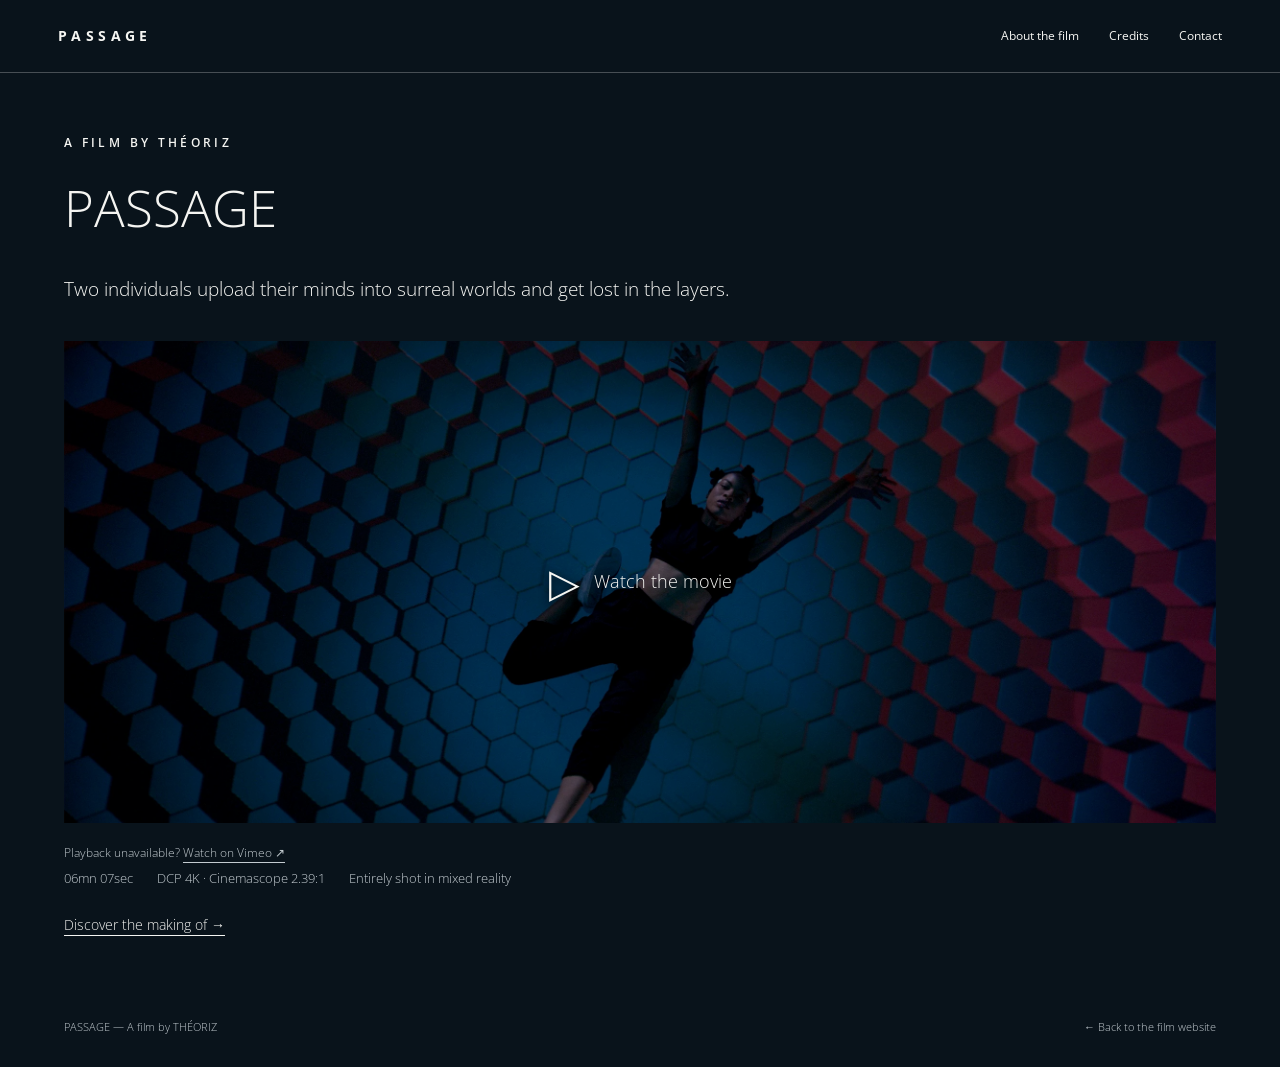
==== home/passage-the-movie/index.html @ 3a66253f "Migrate PASSAGE film website from WordPress to static GitHub Pages" ====
<!doctype html>
<html lang="en">
<head>
  <meta charset="utf-8">
  <meta name="viewport" content="width=device-width, initial-scale=1">
  <title>Watch PASSAGE — The mixed reality short movie</title>
  <meta name="description" content="Watch the complete PASSAGE short film by THÉORIZ Studio. 6 minutes and 7 seconds, entirely shot in mixed reality.">
  <meta name="theme-color" content="#09131b">
  <link rel="canonical" href="https://lyptik.github.io/passage-mixedreality-movie/home/passage-the-movie/">
  <meta property="og:title" content="Watch PASSAGE — A film by THÉORIZ">
  <meta property="og:description" content="Two individuals upload their minds into surreal worlds and get lost in the layers.">
  <meta property="og:type" content="video.movie">
  <meta property="og:url" content="https://lyptik.github.io/passage-mixedreality-movie/home/passage-the-movie/">
  <meta property="og:image" content="https://lyptik.github.io/passage-mixedreality-movie/assets/poster.webp">
  <meta name="twitter:card" content="summary_large_image">
  <link rel="icon" href="../../assets/favicon.png" type="image/png">
  <link rel="stylesheet" href="../../assets/fonts.css">
  <link rel="stylesheet" href="../../assets/site.css">
  <script src="../../assets/site.js" defer></script>
</head>
<body class="film-page">
  <a class="skip-link" href="#movie">Skip to film</a>
  <header class="site-header">
    <a class="wordmark" href="../../">PASSAGE</a>
    <nav aria-label="Main navigation"><a href="../../#about">About the film</a><a href="../../#credits">Credits</a><a href="../../#contact">Contact</a></nav>
  </header>
  <main id="movie" class="movie-main">
    <p class="eyebrow">A film by THÉORIZ</p>
    <h1>PASSAGE</h1>
    <p class="lead">Two individuals upload their minds into surreal worlds and get lost in the layers.</p>
    <div class="movie-player">
      <img src="../../assets/hero.webp" alt="PASSAGE — The mixed reality short movie" width="2400" height="1019">
      <a href="https://vimeo.com/417619659" data-inline-video="417619659"><span aria-hidden="true">▷</span> Watch the movie</a>
    </div>
    <p class="video-fallback">Playback unavailable? <a href="https://vimeo.com/417619659" target="_blank" rel="noopener">Watch on Vimeo ↗</a></p>
    <p class="movie-meta"><span>06mn 07sec</span><span>DCP 4K · Cinemascope 2.39:1</span><span>Entirely shot in mixed reality</span></p>
    <a class="text-link" href="../../#behind-the-scenes">Discover the making of →</a>
  </main>
  <footer><span>PASSAGE — A film by THÉORIZ</span><a href="../../">← Back to the film website</a></footer>
</body>
</html>
---- assets/fonts.css ----
@font-face {
  font-family: 'Open Sans';
  font-style: normal;
  font-weight: 300;
  font-stretch: normal;
  font-display: swap;
  src: url(open-sans-300.ttf) format('truetype');
}
@font-face {
  font-family: 'Open Sans';
  font-style: normal;
  font-weight: 400;
  font-stretch: normal;
  font-display: swap;
  src: url(open-sans-400.ttf) format('truetype');
}
@font-face {
  font-family: 'Open Sans';
  font-style: normal;
  font-weight: 600;
  font-stretch: normal;
  font-display: swap;
  src: url(open-sans-600.ttf) format('truetype');
}
@font-face {
  font-family: 'Open Sans';
  font-style: normal;
  font-weight: 700;
  font-stretch: normal;
  font-display: swap;
  src: url(open-sans-700.ttf) format('truetype');
}
---- assets/site.css ----
:root{color-scheme:dark;--ink:#f5f5f2;--muted:#c3cbd0;--night:#09131b;--line:rgba(255,255,255,.25)}
*{box-sizing:border-box}html{scroll-behavior:smooth;scroll-padding-top:80px}body{margin:0;background:var(--night);color:var(--ink);font-family:'Open Sans',Arial,sans-serif;font-weight:300;line-height:1.7}a{color:inherit;text-underline-offset:5px}button{font:inherit}a,button,summary{-webkit-tap-highlight-color:transparent}a:focus-visible,button:focus-visible,summary:focus-visible{outline:3px solid #90d6ff;outline-offset:6px}.skip-link{position:fixed;top:12px;left:12px;z-index:100;transform:translateY(-160%);background:white;color:#09131b;padding:10px 20px}.skip-link:focus{transform:translateY(0)}
.site-header{position:absolute;z-index:10;top:0;left:0;right:0;display:flex;justify-content:space-between;align-items:center;padding:24px 4.5%;gap:24px;background:linear-gradient(#0007,transparent)}.wordmark{font-size:14px;font-weight:700;letter-spacing:.32em;text-decoration:none}.site-header nav{display:flex;gap:30px;align-items:center}.site-header nav a{font-size:12px;text-decoration:none;font-weight:400}.site-header nav a:hover{text-decoration:underline}
.scene{position:relative;isolation:isolate;min-height:100svh;display:flex;align-items:center;padding:110px 7vw;overflow:hidden}.scene-image{position:absolute;inset:0;width:100%;height:100%;object-fit:cover;z-index:-2}.scene::before{content:'';position:absolute;inset:0;background:linear-gradient(90deg,#06131de6,#07162155);z-index:-1}.section-content{width:min(1200px,100%);margin:auto}.eyebrow{font-size:12px;font-weight:600;text-transform:uppercase;letter-spacing:.28em;margin:0 0 24px}.scene-number{position:absolute;bottom:30px;right:4.5%;font-size:10px;letter-spacing:.2em;opacity:.6}h1,h2,h3,p{margin-top:0}h2{font-size:clamp(32px,4.2vw,62px);font-weight:300;line-height:1.18;letter-spacing:-.035em;margin-bottom:26px}h3{font-weight:400;font-size:22px}p{margin-bottom:22px}.lead{font-size:clamp(17px,1.5vw,21px);max-width:620px;line-height:1.65}.button{display:inline-flex;align-items:center;justify-content:center;gap:18px;min-height:50px;padding:10px 30px;border:1px solid #ffffffb3;color:white;text-decoration:none;font-size:15px;font-weight:400;background:#06131d30;transition:background .2s,color .2s}.button:hover{background:#f5f5f2;color:#09131b}.button span{font-size:23px;line-height:1}.text-link{font-size:14px}.text-link span{margin-left:15px}
.hero{justify-content:center;text-align:center;padding-top:135px;padding-bottom:130px;min-height:100svh}.hero::before{background:linear-gradient(180deg,#00131d10 20%,#00131d30 55%,#00131d95)}.hero .scene-image{object-position:center}.hero-content{width:min(780px,100%);padding-top:0}.hero h1{margin:0 0 20px;line-height:1}.film-logo{display:block;width:min(550px,85%);height:auto;margin:auto}.byline{font-size:13px;letter-spacing:.4em;margin-bottom:45px}.hero-intro{font-size:clamp(18px,1.8vw,24px);font-weight:300;line-height:1.5;max-width:640px;margin:0 auto 36px;text-shadow:0 2px 15px #00131d}.scroll-cue{position:absolute;bottom:24px;left:50%;transform:translateX(-50%);display:grid;text-align:center;text-decoration:none;font-size:10px;letter-spacing:.2em}.scroll-cue span:last-child{font-size:24px;line-height:1.5}
.about{min-height:110svh}.about .scene-image{object-position:65% center}.about::before{background:linear-gradient(90deg,#08151df5 10%,#08151dd9 40%,#08151d15 100%)}.about-content{padding-right:40%}.about .lead{margin-bottom:26px}.about-copy{margin-top:44px;font-size:14px;line-height:1.85;color:#d6dce0}.about-copy p{max-width:580px}
.making{background:#070d13;text-align:center}.making::before{background:radial-gradient(ellipse at 50% 50%,#18304277,transparent 70%)}.making .lead{margin-left:auto;margin-right:auto}.video-poster{display:block;position:relative;margin:40px auto 0;width:min(900px,100%);aspect-ratio:16/9;border:1px solid var(--line);text-decoration:none;background:#0e1e2a}.video-poster>img{width:100%;height:100%;object-fit:cover;display:block;opacity:.8;transition:opacity .25s}.video-poster:hover>img{opacity:1}.play-icon{position:absolute;left:50%;top:50%;transform:translate(-50%,-50%);border:1px solid #fff9;border-radius:50%;height:76px;width:76px;display:grid;place-items:center;font-size:42px;background:#06131d80;line-height:1}.poster-caption{position:absolute;bottom:0;left:0;right:0;display:flex;justify-content:space-between;gap:20px;padding:32px 24px 18px;font-size:14px;background:linear-gradient(transparent,#000c)}
.credits::before{background:#060c13e6}.credits .scene-image{object-position:70% center}.film-facts{display:grid;grid-template-columns:1fr 1.6fr .8fr .6fr;gap:30px;padding:28px 0;border-block:1px solid var(--line);margin:38px 0 22px}dt{font-size:12px;color:var(--muted);font-weight:300}dd{margin:4px 0 0;font-size:16px;font-weight:400}.awards{display:grid;grid-template-columns:repeat(4,1fr);gap:35px;align-items:center;margin:30px 0 46px}.awards img{width:100%;height:auto;aspect-ratio:300/160;object-fit:contain;max-height:130px}.team-grid{display:grid;grid-template-columns:repeat(3,1fr);gap:26px 46px;margin-bottom:46px}.team-grid dt{margin-bottom:7px}.team-grid dd{font-size:14px}.full-credits{border-block:1px solid var(--line);padding:18px 0;font-size:13px;color:#c3cbd0;line-height:1.9}.full-credits summary{cursor:pointer;color:var(--ink);font-size:14px}.full-credits p:first-of-type{margin-top:24px}.full-credits p:last-child{margin-bottom:5px}
.contact{min-height:85svh;padding-bottom:150px}.contact .scene-image{filter:brightness(.65);object-position:center}.contact::before{background:linear-gradient(90deg,#07131df0,#07131d70)}.contact-actions{display:flex;align-items:center;gap:24px;margin:38px 0 60px}.download-note{font-size:12px;color:var(--muted)}.contact-grid{display:flex;flex-wrap:wrap;gap:36px 100px}.contact-grid h3{font-size:11px;letter-spacing:.2em;text-transform:uppercase;color:var(--muted);margin-bottom:12px}.contact-grid a{font-size:16px;text-decoration:none;border-bottom:1px solid var(--line);overflow-wrap:anywhere}.contact-grid a:hover{border-color:white}footer{position:absolute;bottom:30px;left:7vw;right:15vw;display:flex;justify-content:space-between;gap:24px;font-size:11px;color:var(--muted)}footer a{text-decoration:none}
.video-dialog{padding:18px 24px;width:min(1140px,96vw);max-height:95svh;background:#080e14;border:1px solid #ffffff40;color:var(--ink);box-shadow:0 25px 100px #000c}.video-dialog::backdrop{background:#000e}.dialog-top{display:flex;justify-content:space-between;align-items:center;gap:20px;margin-bottom:14px}.dialog-top h2{font-size:14px;letter-spacing:0;line-height:1.6;margin:0}.close-video{background:transparent;color:white;border:0;cursor:pointer;padding:6px;font-size:13px;white-space:nowrap}.close-video span{font-size:24px;vertical-align:middle;margin-left:8px}.video-frame{aspect-ratio:16/9;background:#000}.video-frame iframe{border:0;display:block;width:100%;height:100%}.video-fallback{font-size:12px;margin:15px 0 4px;color:var(--muted)}
.film-page{min-height:100svh}.film-page .site-header{position:relative;background:none;border-bottom:1px solid var(--line)}.movie-main{padding:60px 5vw;max-width:1400px;margin:auto}.movie-main h1{font-size:clamp(32px,4vw,56px);font-weight:300;line-height:1.2}.movie-main .lead{max-width:700px}.movie-player{position:relative;width:100%;aspect-ratio:2.39;background:#000;margin:36px 0 20px;overflow:hidden}.movie-player>img{width:100%;height:100%;object-fit:cover;opacity:.55}.movie-player>a{position:absolute;inset:0;display:flex;align-items:center;justify-content:center;gap:14px;text-decoration:none;font-size:18px;background:#0002;text-shadow:0 2px 10px black}.movie-player>a span{font-size:40px}.movie-player iframe{position:absolute;inset:0;width:100%;height:100%;border:0}.movie-meta{display:flex;gap:24px;flex-wrap:wrap;font-size:13px;color:var(--muted)}.film-page footer{position:static;padding:20px 5vw 30px;max-width:1400px;margin:auto}
@media(min-width:1700px){.hero-content{transform:translateY(-15px)}.hero-intro{margin-top:60px}.byline{margin-bottom:55px}}
@media(max-width:900px){.site-header{padding:22px 5%;gap:12px}.site-header nav{gap:18px}.site-header nav a{font-size:11px}.about-content{padding-right:20%}.about::before{background:linear-gradient(90deg,#08151df5,#08151dc9 60%,#08151d40)}.team-grid{grid-template-columns:repeat(2,1fr)}.film-facts{grid-template-columns:1fr 1fr}.awards{gap:16px}.contact-grid{gap:30px 65px}}
@media(max-width:600px){html{scroll-padding-top:20px}.site-header{flex-wrap:wrap;justify-content:center;padding:20px 16px}.wordmark{font-size:12px}.site-header nav{width:100%;justify-content:center;gap:16px}.site-header nav a{font-size:10px}.scene{padding:85px 25px;min-height:auto}.hero{min-height:100svh;padding-top:160px;padding-bottom:140px}.hero .scene-image{object-position:50% center}.hero-content{padding:0}.film-logo{width:100%;max-width:340px}.hero h1{margin-bottom:24px}.byline{font-size:10px;letter-spacing:.3em;margin-bottom:65px}.hero-intro{font-size:18px;margin-bottom:36px}.hero::before{background:linear-gradient(#00131d15,#00131d33 45%,#00131d9c)}.eyebrow{font-size:10px;letter-spacing:.2em;margin-bottom:20px}h2{font-size:36px}.lead{font-size:17px}.about-content{padding:0}.about::before{background:#08151dcb}.about .scene-image{object-position:60% center}.about-copy{font-size:14px;margin-top:36px}.button{font-size:14px;padding:11px 24px;min-height:50px}.scene-number{font-size:9px;bottom:22px;right:25px}.making{padding-inline:20px}.making h2{font-size:32px}.video-poster{margin-top:30px}.play-icon{width:54px;height:54px;font-size:32px}.poster-caption{font-size:11px;padding:20px 14px 12px}.credits{padding-top:75px}.credits h2{font-size:35px}.film-facts{gap:22px 18px;padding:25px 0;margin-top:30px}dt{font-size:11px}dd{font-size:14px}.awards{grid-template-columns:repeat(2,1fr);gap:12px 22px;margin-bottom:34px}.team-grid{grid-template-columns:1fr 1fr;gap:24px 20px}.team-grid dd{font-size:12px}.team-grid dt{font-size:10px}.full-credits{font-size:12px}.contact{padding-top:85px;padding-bottom:180px;min-height:90svh}.contact h2{font-size:35px}.contact-actions{display:grid;gap:10px;margin:32px 0 45px;justify-items:start}.contact-grid{display:grid;gap:25px}.contact-grid a{font-size:14px}footer{left:25px;right:25px;bottom:55px;display:grid;gap:10px;font-size:10px}.video-dialog{padding:12px;width:96vw}.dialog-top h2{font-size:12px}.video-fallback{font-size:11px}.movie-main{padding:45px 22px}.movie-player{aspect-ratio:16/9;margin-top:26px}.movie-meta{gap:8px 20px}.film-page .site-header{padding:20px}.film-page footer{padding:15px 22px 30px}.movie-player>a{font-size:15px}}
@media(prefers-reduced-motion:reduce){html{scroll-behavior:auto}*,*::before,*::after{transition:none!important}}
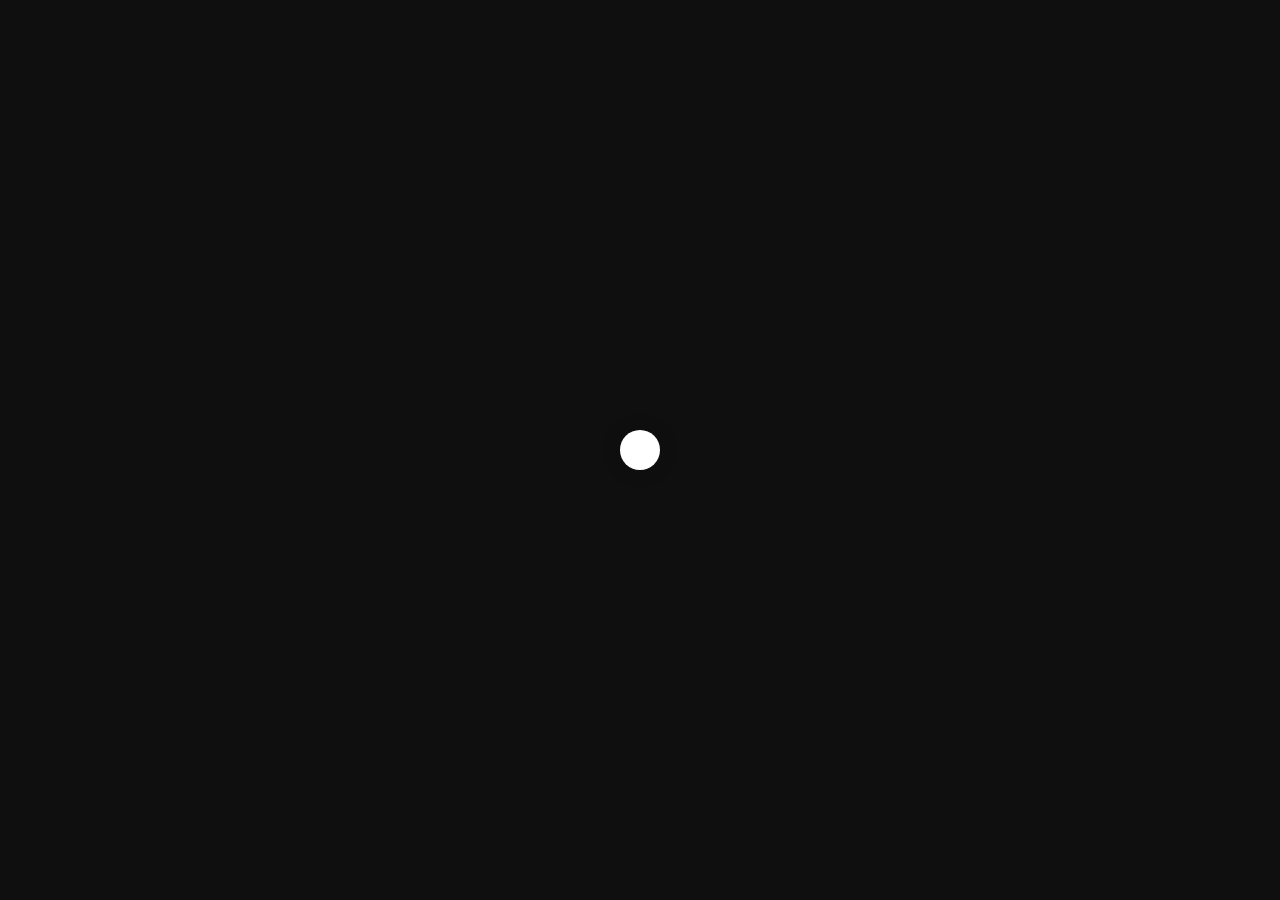
==== commit 446f107c: "Restore original slideshow layout, typography and animations" ====
--- a/home/passage-the-movie/index.html
+++ b/home/passage-the-movie/index.html
@@ -1,41 +1,148 @@
 <!doctype html>
-<html lang="en">
-<head>
-  <meta charset="utf-8">
-  <meta name="viewport" content="width=device-width, initial-scale=1">
-  <title>Watch PASSAGE — The mixed reality short movie</title>
-  <meta name="description" content="Watch the complete PASSAGE short film by THÉORIZ Studio. 6 minutes and 7 seconds, entirely shot in mixed reality.">
-  <meta name="theme-color" content="#09131b">
-  <link rel="canonical" href="https://lyptik.github.io/passage-mixedreality-movie/home/passage-the-movie/">
-  <meta property="og:title" content="Watch PASSAGE — A film by THÉORIZ">
-  <meta property="og:description" content="Two individuals upload their minds into surreal worlds and get lost in the layers.">
-  <meta property="og:type" content="video.movie">
-  <meta property="og:url" content="https://lyptik.github.io/passage-mixedreality-movie/home/passage-the-movie/">
-  <meta property="og:image" content="https://lyptik.github.io/passage-mixedreality-movie/assets/poster.webp">
-  <meta name="twitter:card" content="summary_large_image">
-  <link rel="icon" href="../../assets/favicon.png" type="image/png">
-  <link rel="stylesheet" href="../../assets/fonts.css">
-  <link rel="stylesheet" href="../../assets/site.css">
-  <script src="../../assets/site.js" defer></script>
-</head>
-<body class="film-page">
-  <a class="skip-link" href="#movie">Skip to film</a>
-  <header class="site-header">
-    <a class="wordmark" href="../../">PASSAGE</a>
-    <nav aria-label="Main navigation"><a href="../../#about">About the film</a><a href="../../#credits">Credits</a><a href="../../#contact">Contact</a></nav>
-  </header>
-  <main id="movie" class="movie-main">
-    <p class="eyebrow">A film by THÉORIZ</p>
-    <h1>PASSAGE</h1>
-    <p class="lead">Two individuals upload their minds into surreal worlds and get lost in the layers.</p>
-    <div class="movie-player">
-      <img src="../../assets/hero.webp" alt="PASSAGE — The mixed reality short movie" width="2400" height="1019">
-      <a href="https://vimeo.com/417619659" data-inline-video="417619659"><span aria-hidden="true">▷</span> Watch the movie</a>
-    </div>
-    <p class="video-fallback">Playback unavailable? <a href="https://vimeo.com/417619659" target="_blank" rel="noopener">Watch on Vimeo ↗</a></p>
-    <p class="movie-meta"><span>06mn 07sec</span><span>DCP 4K · Cinemascope 2.39:1</span><span>Entirely shot in mixed reality</span></p>
-    <a class="text-link" href="../../#behind-the-scenes">Discover the making of →</a>
-  </main>
-  <footer><span>PASSAGE — A film by THÉORIZ</span><a href="../../">← Back to the film website</a></footer>
-</body>
-</html>
+<html lang="en"><head>
+<meta charset="utf-8"><meta name="viewport" content="width=device-width, initial-scale=1">
+<title>Watch PASSAGE — The mixed reality short movie</title>
+<meta name="description" content="Discover PASSAGE, a dance short film by THÉORIZ Studio, entirely shot in mixed reality. Watch the film, trailer and making of.">
+<meta name="theme-color" content="#0f0f0f">
+<link rel="canonical" href="https://lyptik.github.io/passage-mixedreality-movie/home/passage-the-movie/">
+<meta property="og:title" content="Watch PASSAGE — The mixed reality short movie"><meta property="og:type" content="website">
+<meta property="og:url" content="https://lyptik.github.io/passage-mixedreality-movie/home/passage-the-movie/">
+<meta property="og:image" content="https://lyptik.github.io/passage-mixedreality-movie/assets/poster.webp">
+<meta property="og:description" content="Virtual worlds can be marvelous or dangerous. A film by THÉORIZ.">
+<meta name="twitter:card" content="summary_large_image">
+<link rel="icon" href="../../assets/favicon.png" type="image/png">
+<link rel="stylesheet" href="../../assets/fonts.css">
+<link rel="stylesheet" href="../../assets/original/css/theme.css">
+<link rel="stylesheet" href="../../assets/original/css/settings.css">
+<link rel="stylesheet" href="../../assets/original/css/font-awesome.css">
+<link rel="stylesheet" href="../../assets/original/css/static.css">
+<style id="rs-plugin-settings-inline-css"></style>
+<script src="../../assets/original/js/jquery.min.js"></script>
+<script src="../../assets/original/js/jquery.themepunch.tools.min.js"></script>
+<script src="../../assets/original/js/jquery.themepunch.revolution.min.js"></script>
+<script src="../../assets/original/js/prepare.js"></script>
+</head><body class="passage-slideshow">
+<h1 class="screen-reader-text">Watch PASSAGE — The mixed reality short movie</h1>
+<a class="accessible-link" href="../../accessible/">Read all film information without animations</a>
+<noscript><p class="no-script-message">This presentation uses JavaScript for its animations. <a href="../../accessible/">Read the film information, watch the videos and download the press kit here.</a></p></noscript>
+<div id="rev_slider_14_1_wrapper" class="rev_slider_wrapper fullscreen-container" data-source="gallery" style="background:#0f0f0f;padding:0px;">
+<!-- START REVOLUTION SLIDER 5.4.8.3 fullscreen mode -->
+	<div id="rev_slider_14_1" class="rev_slider fullscreenbanner" style="display:none;" data-version="5.4.8.3">
+<ul>	<!-- SLIDE  -->
+	<li data-index="rs-46" data-transition="fade" data-slotamount="default" data-hideafterloop="0" data-hideslideonmobile="off"  data-easein="default" data-easeout="default" data-masterspeed="300"  data-rotate="0"  data-saveperformance="off"  data-title="behind the scenes" data-param1="" data-param2="" data-param3="" data-param4="" data-param5="" data-param6="" data-param7="" data-param8="" data-param9="" data-param10="" data-description="">
+		<!-- MAIN IMAGE -->
+		<img src="../../assets/original/images/transparent.png" data-bgcolor='#000000' style='background:#000000' alt="" title="PASSAGE the movie"  data-bgposition="center center" data-bgfit="cover" data-bgrepeat="no-repeat" class="rev-slidebg" data-no-retina>
+		<!-- LAYERS -->
+
+		<!-- LAYER NR. 1 -->
+		<div class="tp-caption tp-layer-selectable  tp-resizeme tp-videolayer" 
+			 id="slide-46-layer-16" 
+			 data-x="['center','center','center','center']" data-hoffset="['0','0','0','0']" 
+			 data-y="['middle','middle','middle','middle']" data-voffset="['0','0','0','0']" 
+						data-whitespace="nowrap"
+ 
+			data-type="video" 
+			data-responsive_offset="on" 
+
+			data-frames='[{"delay":10,"speed":300,"frame":"0","from":"opacity:0;","to":"o:1;","ease":"Power3.easeInOut"},{"delay":"wait","speed":300,"frame":"999","to":"opacity:0;","ease":"Power3.easeInOut"}]'
+ data-vimeoid="417619659" data-videoattributes="title=0&byline=0&portrait=0&api=1&dnt=1" data-videowidth="95%" data-videoheight="['95%','95%','50%','50%']" data-videoloop="none"			data-textAlign="['inherit','inherit','inherit','inherit']"
+			data-paddingtop="[0,0,0,0]"
+			data-paddingright="[0,0,0,0]"
+			data-paddingbottom="[0,0,0,0]"
+			data-paddingleft="[0,0,0,0]"
+			data-autoplay="off" 
+			data-volume="100"
+			style="z-index: 5;"> </div>
+	</li>
+</ul>
+<div class="tp-bannertimer tp-bottom" style="visibility: hidden !important;"></div>	</div>
+<script>var htmlDiv = document.getElementById("rs-plugin-settings-inline-css"); var htmlDivCss="";
+				if(htmlDiv) {
+					htmlDiv.innerHTML = htmlDiv.innerHTML + htmlDivCss;
+				}else{
+					var htmlDiv = document.createElement("div");
+					htmlDiv.innerHTML = "<style>" + htmlDivCss + "</style>";
+					document.getElementsByTagName("head")[0].appendChild(htmlDiv.childNodes[0]);
+				}
+			</script>
+		<script type="text/javascript">
+
+			
+var revapi14,
+	tpj;	
+(function() {			
+	if (!/loaded|interactive|complete/.test(document.readyState)) document.addEventListener("DOMContentLoaded",onLoad); else onLoad();	
+	function onLoad() {				
+		if (tpj===undefined) { tpj = jQuery; if("off" == "on") tpj.noConflict();}
+	if(tpj("#rev_slider_14_1").revolution == undefined){
+		revslider_showDoubleJqueryError("#rev_slider_14_1");
+	}else{
+		revapi14 = tpj("#rev_slider_14_1").show().revolution({
+			sliderType:"standard",
+			jsFileLocation:"../../assets/original/js/",
+			sliderLayout:"fullscreen",
+			dottedOverlay:"none",
+			delay:500000,
+			navigation: {
+				keyboardNavigation:"on",
+				keyboard_direction: "vertical",
+				mouseScrollNavigation:"carousel",
+ 							mouseScrollReverse:"default",
+				onHoverStop:"on",
+				touch:{
+					touchenabled:"on",
+					touchOnDesktop:"off",
+					swipe_threshold: 75,
+					swipe_min_touches: 1,
+					swipe_direction: "vertical",
+					drag_block_vertical: false
+				}
+			},
+			responsiveLevels:[1240,1024,778,480],
+			visibilityLevels:[1240,1024,778,480],
+			gridwidth:[1300,1100,778,480],
+			gridheight:[1100,768,960,720],
+			lazyType:"none",
+			shadow:0,
+			spinner:"spinner2",
+			stopLoop:"off",
+			stopAfterLoops:-1,
+			stopAtSlide:-1,
+			shuffle:"off",
+			autoHeight:"off",
+			fullScreenAutoWidth:"off",
+			fullScreenAlignForce:"off",
+			fullScreenOffsetContainer: ".touch .edgtf-mobile-header",
+			fullScreenOffset: "",
+			disableProgressBar:"on",
+			hideThumbsOnMobile:"off",
+			hideSliderAtLimit:0,
+			hideCaptionAtLimit:0,
+			hideAllCaptionAtLilmit:0,
+			debugMode:false,
+			fallbacks: {
+				simplifyAll:"off",
+				nextSlideOnWindowFocus:"off",
+				disableFocusListener:false,
+			}
+		});
+	}; /* END OF revapi call */
+	
+ }; /* END OF ON LOAD FUNCTION */
+}()); /* END OF WRAPPING FUNCTION */
+</script>
+		<script>
+					var htmlDivCss = ' #rev_slider_14_1_wrapper .tp-loader.spinner2{ background-color: #FFFFFF !important; } ';
+					var htmlDiv = document.getElementById('rs-plugin-settings-inline-css');
+					if(htmlDiv) {
+						htmlDiv.innerHTML = htmlDiv.innerHTML + htmlDivCss;
+					}
+					else{
+						var htmlDiv = document.createElement('div');
+						htmlDiv.innerHTML = '<style>' + htmlDivCss + '</style>';
+						document.getElementsByTagName('head')[0].appendChild(htmlDiv.childNodes[0]);
+					}
+					</script>
+					</div><!-- END REVOLUTION SLIDER -->
+<script src="../../assets/original/js/static.js"></script>
+</body></html>
--- a/assets/original/css/theme.css
+++ b/assets/original/css/theme.css
@@ -0,0 +1 @@
+a,abbr,acronym,address,applet,b,big,blockquote,body,caption,center,cite,code,dd,del,dfn,div,dl,dt,em,fieldset,font,form,h1,h2,h3,h4,h5,h6,html,i,iframe,ins,kbd,label,legend,li,object,ol,p,pre,q,s,samp,small,span,strike,strong,sub,sup,table,tbody,td,tfoot,th,thead,tr,tt,u,ul,var{background:0 0;border:0;margin:0;padding:0;vertical-align:baseline;outline:0}article,aside,details,figcaption,figure,footer,header,nav,section{display:block}blockquote{quotes:none}blockquote:after,blockquote:before{content:'';content:none}del{text-decoration:line-through}table{border-collapse:collapse;border-spacing:0;border:medium none;vertical-align:middle}table th{border:0;padding:16px 7px;text-align:center}table td{padding:5px 10px;text-align:center}a img{border:none}.wp-caption,img{max-width:100%;height:auto}iframe{max-width:100%}.clearfix:after,.clearfix:before{content:" ";display:table}.clearfix:after{clear:both}.clear:after{clear:both;content:"";display:block}html{height:100%;margin:0!important;-webkit-transition:all .33s ease-out;-moz-transition:all .33s ease-out;transition:all .33s ease-out;overflow-y:scroll!important}body{font-family:"Open Sans",sans-serif;font-size:14px;line-height:26px;color:#606060;font-weight:400;background-color:#fff;overflow-x:hidden!important;-webkit-font-smoothing:antialiased}h1{font-family:"Six Caps",sans-serif;font-size:80px;line-height:1.2em;font-weight:400;letter-spacing:3px;text-transform:uppercase}h2{font-family:"Six Caps",sans-serif;font-size:60px;line-height:1.1em;font-weight:400;letter-spacing:2px;text-transform:uppercase}h3{font-family:"Open Sans",sans-serif;font-size:19px;line-height:1.2em;font-weight:700;letter-spacing:2px;text-transform:uppercase}h4{font-family:"Open Sans",sans-serif;font-size:15px;line-height:1.3em;font-weight:700;letter-spacing:2px;text-transform:uppercase}h5{font-family:"Open Sans",sans-serif;font-size:12px;line-height:2.08em;font-weight:700;letter-spacing:2px;text-transform:uppercase}h6{font-family:"Open Sans",sans-serif;font-size:11px;line-height:2.08em;font-weight:600;letter-spacing:1.5px;text-transform:uppercase}h1,h2,h3,h4,h5,h6{color:#303030}h1 a,h2 a,h3 a,h4 a,h5 a,h6 a{color:inherit;font-family:inherit;font-size:inherit;font-weight:inherit;font-style:inherit;line-height:inherit;letter-spacing:inherit;text-transform:inherit}h1 a:hover,h2 a:hover,h3 a:hover,h4 a:hover,h5 a:hover,h6 a:hover{color:#cc9602}a,p a{color:#cc9602;text-decoration:none;cursor:pointer;-webkit-transition:color .15s ease-out;-moz-transition:color .15s ease-out;transition:color .15s ease-out}p{font-weight:300;margin:0 0 25px}.woocommerce input[type=button],.woocommerce-page input[type=button],input[type=submit]{-webkit-appearance:none}ol,ul{list-style-position:inside;margin:15px 0}ol ol,ol ul,ul ol,ul ul{margin:0;padding:0 0 0 15px}pre{background-color:#fff;padding:15px;max-width:100%;white-space:pre-wrap;word-wrap:break-word;margin:15px 0}dt{font-size:15px;font-weight:700;margin-bottom:10px}dd{margin-bottom:15px}sub,sup{font-size:75%;height:0;line-height:0;position:relative;vertical-align:baseline}sub{top:.5ex}sup{bottom:.5ex}.wp-caption-text{margin:0;font-style:italic}table{width:100%}table tbody tr,table thead tr{border:1px solid #cdcdcd}table tbody th{border-right:1px solid #cdcdcd}blockquote:not(.edgtf-blockquote-shortcode){padding:0;border:none;font-style:italic;font-size:17px;line-height:1.6em;margin:20px 0}blockquote cite{font-style:normal;font-weight:500}::selection{background:#cc9602;color:#fff}::-moz-selection{background:#cc9602;color:#fff}.bypostauthor,.gallery-caption,.sticky,.wp-caption,.wp-caption-text{opacity:1}.alignleft{float:left;margin:0 20px 20px 0}.alignright{float:right;margin:0 0 20px 20px}.aligncenter{display:block;margin:10px auto;clear:both}.alignwide{margin-left:auto;margin-right:auto;clear:both}@media only screen and (max-width:1024px){.alignwide{width:100%;max-width:100%}}.alignfull{position:relative;left:-1rem;width:calc(100% + (2 * 1rem));max-width:calc(100% + (2 * 1rem));clear:both}@media only screen and (max-width:1024px){.alignfull{left:calc(-12.5% - 75px);width:calc(125% + 150px);max-width:calc(125% + 150px);margin-top:calc(2 * 1rem);margin-bottom:calc(2 * 1rem)}}.text-align-right{text-align:right}.text-align-left{text-align:left}.text-align-center{text-align:center}.meta{display:none}.edgtf-container-inner>h1,.edgtf-container-inner>h2,.edgtf-container-inner>h3,.edgtf-full-width-inner>h1,.edgtf-full-width-inner>h2,.edgtf-full-width-inner>h3{margin:15px 0}.edgtf-container-inner>h4,.edgtf-container-inner>h5,.edgtf-container-inner>h6,.edgtf-full-width-inner>h4,.edgtf-full-width-inner>h5,.edgtf-full-width-inner>h6{margin:10px 0}.edgtf-container-inner>table,.edgtf-full-width-inner>table{margin:15px 0}.edgtf-wrapper{background-color:#fff;position:relative;z-index:1000;-webkit-transition:left .33s cubic-bezier(.694,.0482,.335,1);-moz-transition:left .33s cubic-bezier(.694,.0482,.335,1);transition:left .33s cubic-bezier(.694,.0482,.335,1);left:0}.edgtf-wrapper .edgtf-wrapper-inner{width:100%;overflow:hidden}.edgtf-meta{display:none}.edgtf-content{margin-top:0;position:relative;z-index:100;background-color:#fff}.last_toggle_el_margin,.wpb_button,.wpb_content_element,.wpb_row,ul.wpb_thumbnails-fluid>li{margin-bottom:0!important}.edgtf-content .edgtf-content-inner>.edgtf-container>.edgtf-container-inner,.edgtf-content .edgtf-content-inner>.edgtf-full-width>.edgtf-full-width-inner{padding:30px 0}.edgtf-boxed{overflow:hidden!important}.edgtf-boxed .edgtf-wrapper{display:inline-block;vertical-align:middle;width:100%}.edgtf-boxed .edgtf-wrapper .edgtf-wrapper-inner{width:1350px;overflow:visible;margin:auto}.edgtf-boxed .edgtf-content{overflow:hidden}.edgtf-boxed .edgtf-footer-inner{width:1350px;margin:auto}.edgtf-boxed .edgtf-page-header .edgtf-fixed-wrapper.fixed,.edgtf-boxed .edgtf-page-header .edgtf-sticky-header{width:1350px;left:auto}.edgtf-smooth-transition-loader{position:fixed;top:0;left:0;right:0;bottom:0;z-index:2000}.edgtf-smooth-transition-loader.edgtf-hide-spinner .edgtf-st-loader{display:none}.edgtf-container{background-color:#fff;position:relative;padding:0;width:100%;z-index:100}.edgtf-container:before{content:" ";display:table}.edgtf-container:after{content:" ";display:table;clear:both}.edgtf-container-inner{width:1300px;margin:0 auto}.edgtf-full-width{position:relative;z-index:100}@media only screen and (min-width:1400px){.edgtf-grid-1300 .edgtf-container-inner,.edgtf-grid-1300 .edgtf-footer-bottom-border-holder.edgtf-in-grid,.edgtf-grid-1300 .edgtf-footer-top-border-holder.edgtf-in-grid,.edgtf-grid-1300 .edgtf-grid,.edgtf-grid-1300 .edgtf-grid-section .edgtf-section-inner{width:1300px}.edgtf-grid-1300.edgtf-boxed .edgtf-footer-inner,.edgtf-grid-1300.edgtf-boxed .edgtf-wrapper-inner{width:1350px}.edgtf-grid-1300.edgtf-boxed .edgtf-page-header .edgtf-fixed-wrapper.fixed,.edgtf-grid-1300.edgtf-boxed .edgtf-page-header .edgtf-sticky-header{width:1350px;left:auto}}@media only screen and (min-width:1300px){.edgtf-grid-1200 .edgtf-container-inner,.edgtf-grid-1200 .edgtf-footer-bottom-border-holder.edgtf-in-grid,.edgtf-grid-1200 .edgtf-footer-top-border-holder.edgtf-in-grid,.edgtf-grid-1200 .edgtf-grid,.edgtf-grid-1200 .edgtf-grid-section .edgtf-section-inner{width:1200px}.edgtf-grid-1200.edgtf-boxed .edgtf-footer-inner,.edgtf-grid-1200.edgtf-boxed .edgtf-wrapper-inner{width:1250px}.edgtf-grid-1200.edgtf-boxed .edgtf-page-header .edgtf-fixed-wrapper.fixed,.edgtf-grid-1200.edgtf-boxed .edgtf-page-header .edgtf-sticky-header{width:1250px;left:auto}}@media only screen and (min-width:1200px){.edgtf-grid-1000 .edgtf-container-inner,.edgtf-grid-1000 .edgtf-footer-bottom-border-holder.edgtf-in-grid,.edgtf-grid-1000 .edgtf-footer-top-border-holder.edgtf-in-grid,.edgtf-grid-1000 .edgtf-grid,.edgtf-grid-1000 .edgtf-grid-section .edgtf-section-inner{width:1000px}.edgtf-grid-1000.edgtf-boxed .edgtf-footer-inner,.edgtf-grid-1000.edgtf-boxed .edgtf-wrapper-inner{width:1050px}.edgtf-grid-1000.edgtf-boxed .edgtf-page-header .edgtf-fixed-wrapper.fixed,.edgtf-grid-1000.edgtf-boxed .edgtf-page-header .edgtf-sticky-header{width:1050px;left:auto}}@media only screen and (min-width:1000px){.edgtf-grid-800 .edgtf-container-inner,.edgtf-grid-800 .edgtf-footer-bottom-border-holder.edgtf-in-grid,.edgtf-grid-800 .edgtf-footer-top-border-holder.edgtf-in-grid,.edgtf-grid-800 .edgtf-grid,.edgtf-grid-800 .edgtf-grid-section .edgtf-section-inner{width:800px}.edgtf-grid-800.edgtf-boxed .edgtf-footer-inner,.edgtf-grid-800.edgtf-boxed .edgtf-wrapper-inner{width:850px}.edgtf-grid-800.edgtf-boxed .edgtf-page-header .edgtf-fixed-wrapper.fixed,.edgtf-grid-800.edgtf-boxed .edgtf-page-header .edgtf-sticky-header{width:850px;left:auto}}.edgtf-two-columns-66-33{width:100%}.edgtf-two-columns-66-33 .edgtf-column1{width:66.66%;float:left}.edgtf-two-columns-66-33 .edgtf-column1 .edgtf-column-inner{padding:0 125px 0 0}.edgtf-two-columns-66-33 .edgtf-column2{width:33.33%;float:left}.edgtf-two-columns-66-33 .edgtf-column2 .edgtf-column-inner{padding:0 0 0 20px}.edgtf-two-columns-33-66{width:100%}.edgtf-two-columns-33-66 .edgtf-column1{width:33.33%;float:left}.edgtf-two-columns-33-66 .edgtf-column1 .edgtf-column-inner{padding:0 20px 0 0}.edgtf-two-columns-33-66 .edgtf-column2{width:66.66%;float:left}.edgtf-two-columns-33-66 .edgtf-column2 .edgtf-column-inner{padding:0 0 0 125px}.edgtf-two-columns-75-25{width:100%}.edgtf-two-columns-75-25 .edgtf-column1{width:75%;float:left}.edgtf-two-columns-75-25 .edgtf-column1 .edgtf-column-inner{padding:0 125px 0 0}.edgtf-two-columns-75-25 .edgtf-column2{width:25%;float:left}.edgtf-two-columns-75-25 .edgtf-column2 .edgtf-column-inner{padding:0 0 0 20px}.edgtf-two-columns-25-75{width:100%}.edgtf-two-columns-25-75 .edgtf-column1{width:25%;float:left}.edgtf-two-columns-25-75 .edgtf-column1 .edgtf-column-inner{padding:0 20px 0 0}.edgtf-two-columns-25-75 .edgtf-column2{width:75%;float:left}.edgtf-two-columns-25-75 .edgtf-column2 .edgtf-column-inner{padding:0 0 0 125px}.edgtf-two-columns-50-50{width:100%}.edgtf-two-columns-50-50>.edgtf-two-columns-50-50-inner{margin:0 -15px}.edgtf-two-columns-50-50 .edgtf-column{width:50%;float:left}.edgtf-two-columns-50-50 .edgtf-column .edgtf-column-inner{padding:0 15px}.edgtf-three-columns{width:100%}.edgtf-three-columns>.edgtf-three-columns-inner{margin:0 -15px}.edgtf-three-columns .edgtf-column{width:33.33%;float:left}.edgtf-three-columns .edgtf-column .edgtf-column-inner{padding:0 15px}.edgtf-four-columns{width:100%}.edgtf-four-columns>.edgtf-four-columns-inner{margin:0 -15px}.edgtf-four-columns .edgtf-column{width:25%;float:left}.edgtf-four-columns .edgtf-column .edgtf-column-inner{padding:0 15px}.edgtf-five-columns{width:100%}.edgtf-five-columns>.edgtf-five-columns-inner{margin:0 -15px}.edgtf-five-columns .edgtf-column{width:20%;float:left}.edgtf-five-columns .edgtf-column .edgtf-column-inner{padding:0 15px}body.woocommerce.woocommerce-page .edgtf-two-columns-66-33.woocommerce_with_sidebar .edgtf-column1 .edgtf-column-inner,body.woocommerce.woocommerce-page .edgtf-two-columns-75-25.woocommerce_with_sidebar .edgtf-column1 .edgtf-column-inner{padding-left:40px}body.woocommerce.woocommerce-page .edgtf-two-columns-25-75.woocommerce_with_sidebar .edgtf-column2 .edgtf-column-inner,body.woocommerce.woocommerce-page .edgtf-two-columns-33-66.woocommerce_with_sidebar .edgtf-column2 .edgtf-column-inner{padding-right:40px}body.woocommerce.woocommerce-page .full_width .edgtf-two-columns-66-33.woocommerce_with_sidebar .edgtf-column1 .edgtf-column-inner,body.woocommerce.woocommerce-page .full_width .edgtf-two-columns-75-25.woocommerce_with_sidebar .edgtf-column1 .edgtf-column-inner{padding-left:0}body.woocommerce.woocommerce-page .full_width .edgtf-two-columns-25-75.woocommerce_with_sidebar .edgtf-column2 .edgtf-column-inner,body.woocommerce.woocommerce-page .full_width .edgtf-two-columns-33-66.woocommerce_with_sidebar .edgtf-column2 .edgtf-column-inner{padding-right:0}@-webkit-keyframes preload-background{from{background-position:0 0}to{background-position:100% 0}}@keyframes preload-background{from{background-position:0 0}to{background-position:100% 0}}.edgtf-preload-background{background-repeat:repeat!important;background-color:transparent!important;background-attachment:scroll!important;background-size:inherit!important;-webkit-animation-name:preload-background;-webkit-animation-duration:40s;-webkit-animation-iteration-count:infinite;-webkit-animation-timing-function:linear;-webkit-animation-delay:0s;-webkit-animation-fill-mode:forwards;animation-name:preload-background;animation-duration:40s;animation-iteration-count:infinite;animation-timing-function:linear;animation-delay:0s;animation-fill-mode:forwards}.edgtf-grid{width:1300px;margin:0 auto}.edgtf-vertical-align-containers{position:relative;height:100%;width:100%;padding:0 40px;box-sizing:border-box}.edgtf-vertical-align-containers.edgtf-25-50-25 .edgtf-position-left,.edgtf-vertical-align-containers.edgtf-25-50-25 .edgtf-position-right{width:25%}.edgtf-vertical-align-containers.edgtf-25-50-25 .edgtf-position-center{width:50%;left:50%;-webkit-transform:translateX(-50%);transform:translateX(-50%)}.edgtf-vertical-align-containers.edgtf-25-50-25 .edgtf-position-center-inner,.edgtf-vertical-align-containers.edgtf-25-50-25 .edgtf-position-left-inner,.edgtf-vertical-align-containers.edgtf-25-50-25 .edgtf-position-right-inner{width:98%}.edgtf-vertical-align-containers.edgtf-33-33-33 .edgtf-position-center,.edgtf-vertical-align-containers.edgtf-33-33-33 .edgtf-position-left,.edgtf-vertical-align-containers.edgtf-33-33-33 .edgtf-position-right{width:33.33%}.edgtf-vertical-align-containers.edgtf-33-33-33 .edgtf-position-center{width:50%;left:50%;-webkit-transform:translateX(-50%);transform:translateX(-50%)}.edgtf-vertical-align-containers.edgtf-33-33-33 .edgtf-position-center-inner,.edgtf-vertical-align-containers.edgtf-33-33-33 .edgtf-position-left-inner,.edgtf-vertical-align-containers.edgtf-33-33-33 .edgtf-position-right-inner{width:98%}.edgtf-vertical-align-containers.edgtf-50-50 .edgtf-position-left,.edgtf-vertical-align-containers.edgtf-50-50 .edgtf-position-right{width:50%}.edgtf-vertical-align-containers.edgtf-50-50 .edgtf-position-center-inner,.edgtf-vertical-align-containers.edgtf-50-50 .edgtf-position-left-inner,.edgtf-vertical-align-containers.edgtf-50-50 .edgtf-position-right-inner{width:98%}.edgtf-vertical-align-containers .edgtf-position-left{position:relative;float:left;z-index:2;height:100%}.edgtf-vertical-align-containers .edgtf-position-center{height:100%;width:100%;position:absolute;left:0;text-align:center;z-index:1}.edgtf-vertical-align-containers .edgtf-position-right{position:relative;float:right;z-index:2;height:100%;text-align:right}.edgtf-vertical-align-containers .edgtf-position-center-inner,.edgtf-vertical-align-containers .edgtf-position-left-inner,.edgtf-vertical-align-containers .edgtf-position-right-inner{vertical-align:middle;display:inline-block}.edgtf-vertical-align-containers .edgtf-position-right.edgtf-has-widget .edgtf-position-right-inner{height:100%}.edgtf-vertical-align-containers .edgtf-position-center:before,.edgtf-vertical-align-containers .edgtf-position-left:before,.edgtf-vertical-align-containers .edgtf-position-right:before{content:"";display:inline-block;vertical-align:middle;height:100%;margin-right:-3px}.edgtf-section{position:relative}.edgtf-grid-section .edgtf-section-inner{width:1300px;margin:0 auto;position:relative;z-index:20}.edgtf-section-inner-margin{margin-left:-15px;margin-right:-15px}.edgtf-content-aligment-left{text-align:left}.edgtf-content-aligment-center{text-align:center}.edgtf-content-aligment-right{text-align:right}.edgtf-parallax-section-holder{position:static;padding:0;background-repeat:no-repeat;background-color:transparent;background-position:center 0;background-attachment:fixed;overflow:hidden}.edgtf-parallax-section-holder.edgtf-vertical-middle-align{display:table;width:100%;margin-left:0;margin-right:0}.edgtf-parallax-section-holder .edgtf-parallax-content-outer{display:table-cell;height:100%;vertical-align:middle;padding:100% 0}.touch .edgtf-parallax-section-holder.edgtf-parallax-section-holder-touch-disabled{height:auto!important;min-height:100px;background-position:center top!important;background-attachment:scroll;background-size:cover}.edgtf-section .edgtf-mobile-video-image{background-position:center center;background-repeat:no-repeat;background-size:cover;display:none;height:100%;left:0;position:absolute;top:0;width:100%;z-index:10}.edgtf-section .edgtf-video-overlay{height:100%;left:0;opacity:0;position:absolute;top:0;width:100%;z-index:11}.edgtf-section .edgtf-video-overlay.edgtf-video-overlay-active{background-image:url(img/pixel-video.png);background-position:0 0;background-repeat:repeat;opacity:1}.edgtf-section .edgtf-video-wrap{top:0;left:0;overflow:hidden;position:absolute;width:100%;z-index:10}.edgtf-section .edgtf-video-wrap .mejs-offscreen{display:none}.edgtf-section .edgtf-video-wrap .mejs-container .mejs-controls{display:none!important}.edgtf-section .edgtf-video-wrap .mejs-poster{background-size:cover!important;-moz-background-size:cover!important;-webkit-background-size:cover!important;-o-background-size:cover!important}.edgtf-section .edgtf-video-wrap .mejs-container{background-color:transparent!important;background-image:none!important;height:auto!important;width:100%!important}.edgtf-section .edgtf-video-wrap .mejs-mediaelement{background:0 0!important;border:0!important}.edgtf-section .edgtf-video-wrap .mejs-container .mejs-poster img{max-width:none!important;width:100%!important}@-webkit-keyframes element-from-left{0%{opacity:0;transform:translate(-20%,0)}100%{opacity:1;transform:translate(0,0)}}@keyframes element-from-left{0%{opacity:0;transform:translate(-20%,0)}100%{opacity:1;transform:translate(0,0)}}@-webkit-keyframes element-from-right{0%{opacity:0;transform:translate(20%,0)}100%{opacity:1;transform:translate(0,0)}}@keyframes element-from-right{0%{opacity:0;transform:translate(20%,0)}100%{opacity:1;transform:translate(0,0)}}@-webkit-keyframes element-from-top{0%{opacity:0;transform:translate(0,-30%)}100%{opacity:1;transform:translate(0,0)}}@keyframes element-from-top{0%{opacity:0;transform:translate(0,-30%)}100%{opacity:1;transform:translate(0,0)}}@-webkit-keyframes element-from-bottom{0%{opacity:0;transform:translate(0,30%)}100%{opacity:1;transform:translate(0,0)}}@keyframes element-from-bottom{0%{opacity:0;transform:translate(0,30%)}100%{opacity:1;transform:translate(0,0)}}.edgtf-element-from-bottom,.edgtf-element-from-fade,.edgtf-element-from-left,.edgtf-element-from-right,.edgtf-element-from-top{display:inline-block;width:100%}.touch .edgtf-no-animations-on-touch .edgtf-element-from-bottom>div,.touch .edgtf-no-animations-on-touch .edgtf-element-from-fade>div,.touch .edgtf-no-animations-on-touch .edgtf-element-from-left>div,.touch .edgtf-no-animations-on-touch .edgtf-element-from-right>div,.touch .edgtf-no-animations-on-touch .edgtf-element-from-top>div{opacity:1;-webkit-animation:none;-moz-animation:none;animation:none;-webkit-transform:scale(1);-moz-transform:scale(1);transform:scale(1)}.edgtf-element-from-bottom>div,.edgtf-element-from-fade>div,.edgtf-element-from-left>div,.edgtf-element-from-right>div,.edgtf-element-from-top>div{opacity:0;display:inline-block;width:100%;vertical-align:middle}.edgtf-element-from-fade.edgtf-element-from-fade-on>div{opacity:1;-webkit-transition:opacity .8s ease 0s;-moz-transition:opacity .8s ease 0s;transition:opacity .8s ease 0s;-webkit-backface-visibility:hidden}.edgtf-element-from-left.edgtf-element-from-left-on>div{-webkit-animation:element-from-left .7s 1 ease-out;-moz-animation:element-from-left .7s 1 ease-out;animation:element-from-left .7s 1 ease-out;opacity:1;-webkit-backface-visibility:hidden}.edgtf-element-from-right.edgtf-element-from-right-on>div{-webkit-animation:element-from-right .7s 1 ease-out;-moz-animation:element-from-right .7s 1 ease-out;animation:element-from-right .7s 1 ease-out;opacity:1;-webkit-backface-visibility:hidden}.edgtf-element-from-top.edgtf-element-from-top-on>div{-webkit-animation:element-from-top .7s 1 ease-out;-moz-animation:element-from-top .7s 1 ease-out;animation:element-from-top .7s 1 ease-out;opacity:1;-webkit-backface-visibility:hidden}.edgtf-element-from-bottom.edgtf-element-from-bottom-on>div{-webkit-animation:element-from-bottom .7s 1 ease-out;-moz-animation:element-from-bottom .7s 1 ease-out;animation:element-from-bottom .7s 1 ease-out;opacity:1;-webkit-backface-visibility:hidden}.touch .edgtf-no-animations-on-touch .edgtf-fade-in,.touch .edgtf-no-animations-on-touch .edgtf-fade-in-down,.touch .edgtf-no-animations-on-touch .edgtf-fade-in-left-x-rotate,.touch .edgtf-no-animations-on-touch .edgtf-flip-in,.touch .edgtf-no-animations-on-touch .edgtf-grow-in,.touch .edgtf-no-animations-on-touch .edgtf-x-rotate,.touch .edgtf-no-animations-on-touch .edgtf-y-translate,.touch .edgtf-no-animations-on-touch .edgtf-z-rotate{-webkit-transition:none!important;-moz-transition:none!important;transition:none!important;-webkit-transform:none!important;-moz-transform:none!important;transform:none!important;opacity:1!important}.edgtf-flip-in{opacity:0;-webkit-transform:perspective(1000px) rotateY(25deg);-moz-transform:perspective(1000px) rotateY(25deg);transform:perspective(1000px) rotateY(25deg);-webkit-transition:all 1.1s ease-out;-moz-transition:all 1.1s ease-out;transition:all 1.1s ease-out}.edgtf-flip-in.edgtf-flip-in-on{opacity:1;-webkit-transform:rotateY(0);-moz-transform:rotateY(0);transform:rotateY(0)}.edgtf-grow-in{opacity:0;-webkit-transform:scale(.8);-moz-transform:scale(.8);transform:scale(.8);-webkit-transition:all 1s cubic-bezier(0,1,.5,1);-moz-transition:all 1s cubic-bezier(0,1,.5,1);transition:all 1s cubic-bezier(0,1,.5,1);-webkit-backface-visibility:hidden}.edgtf-grow-in.edgtf-grow-in-on{opacity:1;-webkit-transform:scale(1);-moz-transform:scale(1);transform:scale(1)}.edgtf-z-rotate{opacity:0;-webkit-transform:rotateZ(7deg);-moz-transform:rotateZ(7deg);transform:rotateZ(7deg);-webkit-transition:all .3s cubic-bezier(.165,.84,.44,1);-moz-transition:all .3s cubic-bezier(.165,.84,.44,1);transition:all .3s cubic-bezier(.165,.84,.44,1);-webkit-transform-origin:top right;-moz-transform-origin:top right;transform-origin:top right;-webkit-backface-visibility:hidden}.edgtf-z-rotate.edgtf-z-rotate-on{opacity:1;-webkit-transform:rotateZ(0);-moz-transform:rotateZ(0);transform:rotateZ(0)}.edgtf-x-rotate{opacity:0;-webkit-transform:perspective(900px) rotateX(-45deg);-moz-transform:perspective(900px) rotateX(-45deg);transform:perspective(900px) rotateX(-45deg);-webkit-transition:all .6s cubic-bezier(.785,.135,.15,.86);-moz-transition:all .6s cubic-bezier(.785,.135,.15,.86);transition:all .6s cubic-bezier(.785,.135,.15,.86);-webkit-backface-visibility:hidden}.edgtf-x-rotate.edgtf-x-rotate-on{opacity:1;-webkit-transform:rotateX(0);-moz-transform:rotateX(0);transform:rotateX(0)}.edgtf-y-translate{opacity:0;-webkit-transform:translate(0,30px);-moz-transform:translate(0,30px);transform:translate(0,30px);-webkit-transition:all .7s cubic-bezier(.68,-.65,.265,1.65);-moz-transition:all .7s cubic-bezier(.68,-.65,.265,1.65);transition:all .7s cubic-bezier(.68,-.65,.265,1.65)}.edgtf-y-translate.edgtf-y-translate-on{opacity:1;-webkit-transform:translate(0,0);-moz-transform:translate(0,0);transform:translate(0,0)}.edgtf-fade-in-down{opacity:0;-webkit-transform:translate(0,-25px);-moz-transform:translate(0,-25px);transform:translate(0,-25px);-webkit-transition:all .9s cubic-bezier(0,1,.5,1);-moz-transition:all .9s cubic-bezier(0,1,.5,1);transition:all .9s cubic-bezier(0,1,.5,1)}.edgtf-fade-in-down.edgtf-fade-in-down-on{opacity:1;-webkit-transform:translate(0,0);-moz-transform:translate(0,0);transform:translate(0,0)}.edgtf-fade-in-left-x-rotate{opacity:0;-webkit-transform:rotateZ(-5deg) translate(-30px,0);-moz-transform:rotateZ(-5deg) translate(-30px,0);transform:rotateZ(-5deg) translate(-30px,0);-webkit-transition:all .4s ease;-moz-transition:all .4s ease;transition:all .4s ease}.edgtf-fade-in-left-x-rotateedgtf-fade-in-left-x-rotate-on{opacity:1;-webkit-transform:rotateZ(0) translate(0,0);-moz-transform:rotateZ(0) translate(0,0);transform:rotateZ(0) translate(0,0)}.edgtf-fade-in{opacity:0;-webkit-transition:all 1s ease;-moz-transition:all 1s ease;transition:all 1s ease}.edgtf-fade-in.edgtf-fade-in-on{opacity:1}.edgtf-st-loader{position:absolute;top:50%;left:50%;z-index:2100}.edgtf-st-loader1{position:relative;display:inline-block;width:100%;height:100%}.edgtf-st-loader2{margin:-50% 0 0 -50%}.edgtf-st-loader .pulse{width:32px;height:32px;margin:-16px 0 0 -16px;background-color:#cc9602;-webkit-border-radius:16px;-moz-border-radius:16px;-ms-border-radius:16px;-o-border-radius:16px;border-radius:16px;-webkit-animation:scaleout 1s infinite ease-out;animation:scaleout 1s infinite ease-out}@-webkit-keyframes scaleout{0%{-webkit-transform:scale(0)}100%{-webkit-transform:scale(1);opacity:0}}@-moz-keyframes scaleout{0%{-moz-transform:scale(0)}100%{-moz-transform:scale(1);opacity:0}}@-ms-keyframes scaleout{0%{-ms-transform:scale(0)}100%{-ms-transform:scale(1);opacity:0}}@-o-keyframes scaleout{0%{-o-transform:scale(0)}100%{-o-transform:scale(1);opacity:0}}@keyframes scaleout{0%{transform:scale(0);-webkit-transform:scale(0)}100%{transform:scale(1);-webkit-transform:scale(1);opacity:0}}.edgtf-st-loader .double_pulse{width:40px;height:40px;margin:-20px 0 0 -20px;position:relative}.edgtf-st-loader .double_pulse .double-bounce1,.edgtf-st-loader .double_pulse .double-bounce2{width:100%;height:100%;border-radius:50%;background-color:#cc9602;opacity:.6;position:absolute;top:0;left:0;-webkit-animation:bounce 2s infinite ease-out;animation:bounce 2s infinite ease-out}.edgtf-st-loader .double_pulse .double-bounce2{-webkit-animation-delay:-1s;animation-delay:-1s}@-webkit-keyframes bounce{0%,100%{-webkit-transform:scale(0)}50%{-webkit-transform:scale(1)}}@keyframes bounce{0%,100%{transform:scale(0);-webkit-transform:scale(0)}50%{transform:scale(1);-webkit-transform:scale(1)}}.edgtf-st-loader .cube{width:40px;height:40px;margin:-20px 0 0 -20px;background-color:#cc9602;-webkit-animation:rotateplane 1.2s infinite ease-out;animation:rotateplane 1.2s infinite ease-out}@-webkit-keyframes rotateplane{0%{-webkit-transform:perspective(120px)}50%{-webkit-transform:perspective(120px) rotateY(180deg)}100%{-webkit-transform:perspective(120px) rotateY(180deg) rotateX(180deg)}}@keyframes rotateplane{0%{transform:perspective(120px) rotateX(0) rotateY(0);-webkit-transform:perspective(120px) rotateX(0) rotateY(0)}50%{transform:perspective(120px) rotateX(-180.1deg) rotateY(0);-webkit-transform:perspective(120px) rotateX(-180.1deg) rotateY(0)}100%{transform:perspective(120px) rotateX(-180deg) rotateY(-179.9deg);-webkit-transform:perspective(120px) rotateX(-180deg) rotateY(-179.9deg)}}.edgtf-st-loader .rotating_cubes{width:32px;height:32px;margin:-16px 0 0 -16px;position:relative}.edgtf-st-loader .rotating_cubes .cube1,.edgtf-st-loader .rotating_cubes .cube2{background-color:#cc9602;width:10px;height:10px;position:absolute;top:0;left:0;-webkit-animation:cubemove 1.8s infinite ease-out;animation:cubemove 1.8s infinite ease-out}.edgtf-st-loader .rotating_cubes .cube2{-webkit-animation-delay:-.9s;animation-delay:-.9s}@-webkit-keyframes cubemove{25%{-webkit-transform:translateX(42px) rotate(-90deg) scale(.5)}50%{-webkit-transform:translateX(42px) translateY(42px) rotate(-180deg)}75%{-webkit-transform:translateX(0) translateY(42px) rotate(-270deg) scale(.5)}100%{-webkit-transform:rotate(-360deg)}}@keyframes cubemove{25%{transform:translateX(42px) rotate(-90deg) scale(.5);-webkit-transform:translateX(42px) rotate(-90deg) scale(.5)}50%{transform:translateX(42px) translateY(42px) rotate(-179deg);-webkit-transform:translateX(42px) translateY(42px) rotate(-179deg)}50.1%{transform:translateX(42px) translateY(42px) rotate(-180deg);-webkit-transform:translateX(42px) translateY(42px) rotate(-180deg)}75%{transform:translateX(0) translateY(42px) rotate(-270deg) scale(.5);-webkit-transform:translateX(0) translateY(42px) rotate(-270deg) scale(.5)}100%{transform:rotate(-360deg);-webkit-transform:rotate(-360deg)}}.edgtf-st-loader .stripes{width:50px;height:60px;margin:-30px 0 0 -25px;text-align:center;font-size:10px}.edgtf-st-loader .stripes>div{background-color:#cc9602;height:100%;width:6px;display:inline-block;margin:0 3px 0 0;-webkit-animation:stretchdelay 1.2s infinite ease-out;animation:stretchdelay 1.2s infinite ease-out}.edgtf-st-loader .stripes .rect2{-webkit-animation-delay:-1.1s;animation-delay:-1.1s}.edgtf-st-loader .stripes .rect3{-webkit-animation-delay:-1s;animation-delay:-1s}.edgtf-st-loader .stripes .rect4{-webkit-animation-delay:-.9s;animation-delay:-.9s}.edgtf-st-loader .stripes .rect5{-webkit-animation-delay:-.8s;animation-delay:-.8s}@-webkit-keyframes stretchdelay{0%,100%,40%{-webkit-transform:scaleY(.4)}20%{-webkit-transform:scaleY(1)}}@keyframes stretchdelay{0%,100%,40%{transform:scaleY(.4);-webkit-transform:scaleY(.4)}20%{transform:scaleY(1);-webkit-transform:scaleY(1)}}.edgtf-st-loader .wave{width:72px;text-align:center;margin:-9px 0 0 -36px}.edgtf-st-loader .wave>div{width:18px;height:18px;background-color:#cc9602;margin:0 3px 0 0;border-radius:100%;display:inline-block;-webkit-animation:bouncedelay 1.4s infinite ease-out;animation:bouncedelay 1.4s infinite ease-out;-webkit-animation-fill-mode:both;animation-fill-mode:both}.edgtf-st-loader .wave .bounce1{-webkit-animation-delay:-.32s;animation-delay:-.32s}.edgtf-st-loader .wave .bounce2{-webkit-animation-delay:-.16s;animation-delay:-.16s}@-webkit-keyframes bouncedelay{0%,100%,80%{-webkit-transform:scale(0)}40%{-webkit-transform:scale(1)}}@keyframes bouncedelay{0%,100%,80%{transform:scale(0);-webkit-transform:scale(0)}40%{transform:scale(1);-webkit-transform:scale(1)}}.edgtf-st-loader .two_rotating_circles{width:40px;height:40px;margin:-20px 0 0 -20px;position:relative;text-align:center;-webkit-animation:rotatecircles 2s infinite linear;animation:rotatecircles 2s infinite linear}.edgtf-st-loader .two_rotating_circles .dot1,.edgtf-st-loader .two_rotating_circles .dot2{width:60%;height:60%;display:inline-block;position:absolute;top:0;background-color:#cc9602;border-radius:100%;-webkit-animation:bounce 2s infinite ease-out;animation:bounce 2s infinite ease-out}.edgtf-st-loader .two_rotating_circles .dot2{top:auto;bottom:0;-webkit-animation-delay:-1s;animation-delay:-1s}@-webkit-keyframes rotatecircles{100%{-webkit-transform:rotate(360deg)}}@keyframes rotatecircles{100%{transform:rotate(360deg);-webkit-transform:rotate(360deg)}}.edgtf-st-loader .five_rotating_circles{width:60px;height:60px;margin:-30px 0 0 -30px;position:relative}.edgtf-st-loader .five_rotating_circles .container1>div,.edgtf-st-loader .five_rotating_circles .container2>div,.edgtf-st-loader .five_rotating_circles .container3>div{width:12px;height:12px;background-color:#cc9602;border-radius:100%;position:absolute;-webkit-animation:bouncedelay 1.2s infinite ease-out;animation:bouncedelay 1.2s infinite ease-out;-webkit-animation-fill-mode:both;animation-fill-mode:both}.edgtf-st-loader .five_rotating_circles .spinner-container{position:absolute;width:100%;height:100%}.edgtf-st-loader .five_rotating_circles .container2{-webkit-transform:rotateZ(45deg);transform:rotateZ(45deg)}.edgtf-st-loader .five_rotating_circles .container3{-webkit-transform:rotateZ(90deg);transform:rotateZ(90deg)}.edgtf-st-loader .five_rotating_circles .circle1{top:0;left:0}.edgtf-st-loader .five_rotating_circles .circle2{top:0;right:0}.edgtf-st-loader .five_rotating_circles .circle3{right:0;bottom:0}.edgtf-st-loader .five_rotating_circles .circle4{left:0;bottom:0}.edgtf-st-loader .five_rotating_circles .container2 .circle1{-webkit-animation-delay:-1.1s;animation-delay:-1.1s}.edgtf-st-loader .five_rotating_circles .container3 .circle1{-webkit-animation-delay:-1s;animation-delay:-1s}.edgtf-st-loader .five_rotating_circles .container1 .circle2{-webkit-animation-delay:-.9s;animation-delay:-.9s}.edgtf-st-loader .five_rotating_circles .container2 .circle2{-webkit-animation-delay:-.8s;animation-delay:-.8s}.edgtf-st-loader .five_rotating_circles .container3 .circle2{-webkit-animation-delay:-.7s;animation-delay:-.7s}.edgtf-st-loader .five_rotating_circles .container1 .circle3{-webkit-animation-delay:-.6s;animation-delay:-.6s}.edgtf-st-loader .five_rotating_circles .container2 .circle3{-webkit-animation-delay:-.5s;animation-delay:-.5s}.edgtf-st-loader .five_rotating_circles .container3 .circle3{-webkit-animation-delay:-.4s;animation-delay:-.4s}.edgtf-st-loader .five_rotating_circles .container1 .circle4{-webkit-animation-delay:-.3s;animation-delay:-.3s}.edgtf-st-loader .five_rotating_circles .container2 .circle4{-webkit-animation-delay:-.2s;animation-delay:-.2s}.edgtf-st-loader .five_rotating_circles .container3 .circle4{-webkit-animation-delay:-.1s;animation-delay:-.1s}.edgtf-st-loader .atom{width:100px;height:100px;margin:-50px 0 0 -50px;position:relative}.edgtf-st-loader .atom .ball-1{height:50%;width:50%;left:50%;top:50%;position:absolute;z-index:1;-webkit-animation:atom_shrink 4.5s infinite linear;-moz-animation:atom_shrink 4.5s infinite linear;-o-animation:atom_shrink 4.5s infinite linear;animation:atom_shrink 4.5s infinite linear}.edgtf-st-loader .atom .ball-1:before{content:'';background:#cc9602;border-radius:50%;height:100%;width:100%;position:absolute;top:-50%;left:-50%}.edgtf-st-loader .atom .ball-2,.edgtf-st-loader .atom .ball-3,.edgtf-st-loader .atom .ball-4{position:absolute;width:100%;height:100%;z-index:0}.edgtf-st-loader .atom .ball-2:before,.edgtf-st-loader .atom .ball-3:before,.edgtf-st-loader .atom .ball-4:before{content:'';height:20px;width:20px;border-radius:50%;background:#cc9602;top:0;left:0;margin:0 auto;position:absolute}.edgtf-st-loader .atom .ball-2{-webkit-animation:atom_zindex 1.5s .75s infinite steps(2,end);-moz-animation:atom_zindex 1.5s .75s infinite steps(2,end);-o-animation:atom_zindex 1.5s .75s infinite steps(2,end);animation:atom_zindex 1.5s .75s infinite steps(2,end)}.edgtf-st-loader .atom .ball-3{-webkit-transform:rotate(120deg);-moz-transform:rotate(120deg);-o-transform:rotate(120deg);transform:rotate(120deg);-webkit-animation:atom_zindex 1.5s -.25s infinite steps(2,end);-moz-animation:atom_zindex 1.5s -.25s infinite steps(2,end);-o-animation:atom_zindex 1.5s -.25s infinite steps(2,end);animation:atom_zindex 1.5s -.25s infinite steps(2,end)}.edgtf-st-loader .atom .ball-4{-webkit-transform:rotate(240deg);-moz-transform:rotate(240deg);-o-transform:rotate(240deg);transform:rotate(240deg);-webkit-animation:atom_zindex 1.5s .25s infinite steps(2,end);-moz-animation:atom_zindex 1.5s .25s infinite steps(2,end);-o-animation:atom_zindex 1.5s .25s infinite steps(2,end);animation:atom_zindex 1.5s .25s infinite steps(2,end)}.edgtf-st-loader .atom .ball-2:before{-webkit-transform:rotate(0);-moz-transform:rotate(0);-o-transform:rotate(0);transform:rotate(0);-webkit-animation:atom_position 1.5s infinite ease,atom_size 1.5s -1.125s infinite ease;-moz-animation:atom_position 1.5s infinite ease,atom_size 1.5s -1.125s infinite ease;-o-animation:atom_position 1.5s infinite ease,atom_size 1.5s -1.125s infinite ease;animation:atom_position 1.5s infinite ease,atom_size 1.5s -1.125s infinite ease}.edgtf-st-loader .atom .ball-3:before{-webkit-animation:atom_position 1.5s -1s infinite ease,atom_size 1.5s -.75s infinite ease;-moz-animation:atom_position 1.5s -1s infinite ease,atom_size 1.5s -.75s infinite ease;-o-animation:atom_position 1.5s -1s infinite ease,atom_size 1.5s -.75s infinite ease;animation:atom_position 1.5s -1s infinite ease,atom_size 1.5s -.75s infinite ease}.edgtf-st-loader .atom .ball-4:before{-webkit-animation:atom_position 1.5s -.5s infinite ease,atom_size 1.5s -125ms infinite ease;-moz-animation:atom_position 1.5s -.5s infinite ease,atom_size 1.5s -125ms infinite ease;-o-animation:atom_position 1.5s -.5s infinite ease,atom_size 1.5s -125ms infinite ease;animation:atom_position 1.5s -.5s infinite ease,atom_size 1.5s -125ms infinite ease}@-webkit-keyframes atom_position{50%{top:80px;left:80px}}@-moz-keyframes atom_position{50%{top:80px;left:80px}}@-o-keyframes atom_position{50%{top:80px;left:80px}}@keyframes atom_position{50%{top:80px;left:80px}}@-webkit-keyframes atom_size{50%{-webkit-transform:scale(.5,.5)}}@-moz-keyframes atom_size{50%{-moz-transform:scale(.5,.5)}}@-o-keyframes atom_size{50%{-o-transform:scale(.5,.5)}}@keyframes atom_size{50%{transform:scale(.5,.5)}}@-webkit-keyframes atom_zindex{100%{z-index:10}}@-moz-keyframes atom_zindex{100%{z-index:10}}@-o-keyframes atom_zindex{100%{z-index:10}}@keyframes atom_zindex{100%{z-index:10}}@-webkit-keyframes atom_shrink{50%{-webkit-transform:scale(.9,.9)}}@-moz-keyframes atom_shrink{50%{-moz-transform:scale(.9,.9)}}@-o-keyframes atom_shrink{50%{-o-transform:scale(.9,.9)}}@keyframes atom_shrink{50%{transform:scale(.9,.9)}}.edgtf-st-loader .clock{width:50px;height:50px;margin:-25px 0 0 -25px;position:relative;-webkit-animation:clock 8s infinite steps(8);-moz-animation:clock 8s infinite steps(8);-o-animation:clock 8s infinite steps(8);animation:clock 8s infinite steps(8)}.edgtf-st-loader .clock .ball{height:50px;width:50px;position:absolute}.edgtf-st-loader .clock .ball:before{content:'';border-radius:50%;height:18.31501832px;width:18.31501832px;position:absolute;background:#cc9602}.edgtf-st-loader .clock .ball-1{-webkit-transform:rotate(-135deg);-moz-transform:rotate(-135deg);-o-transform:rotate(-135deg);transform:rotate(-135deg);-webkit-animation:clock1 1s ease-in infinite;-moz-animation:clock1 1s ease-in infinite;-o-animation:clock1 1s ease-in infinite;animation:clock1 1s ease-in infinite}.edgtf-st-loader .clock .ball-2{transform:rotate(-90deg);-webkit-transform:rotate(-90deg);-moz-transform:rotate(-90deg);-o-transform:rotate(-90deg);-webkit-animation:clock2 1s ease-in infinite;-moz-animation:clock2 1s ease-in infinite;-o-animation:clock2 1s ease-in infinite;animation:clock2 1s ease-in infinite}.edgtf-st-loader .clock .ball-3{transform:rotate(-45deg);-webkit-transform:rotate(-45deg);-moz-transform:rotate(-45deg);-o-transform:rotate(-45deg);-webkit-animation:clock3 1s ease-in infinite;-moz-animation:clock3 1s ease-in infinite;-o-animation:clock3 1s ease-in infinite;animation:clock3 1s ease-in infinite}.edgtf-st-loader .clock .ball-4{-webkit-animation:clock4 1s ease-in infinite;-moz-animation:clock4 1s ease-in infinite;-o-animation:clock4 1s ease-in infinite;animation:clock4 1s ease-in infinite}@-webkit-keyframes clock{100%{-webkit-transform:rotate(360deg)}}@-moz-keyframes clock{100%{-moz-transform:rotate(360deg)}}@-o-keyframes clock{100%{-o-transform:rotate(360deg)}}@keyframes clock{100%{transform:rotate(360deg)}}@-webkit-keyframes clock1{0%{-webkit-transform:rotate(-135deg)}30%{-webkit-transform:rotate(-450deg)}100%{-webkit-transform:rotate(-450deg)}}@-moz-keyframes clock1{0%{-moz-transform:rotate(-135deg)}30%{-moz-transform:rotate(-450deg)}100%{-moz-transform:rotate(-450deg)}}@-o-keyframes clock1{0%{-o-transform:rotate(-135deg)}30%{-o-transform:rotate(-450deg)}100%{-o-transform:rotate(-450deg)}}@keyframes clock1{0%{transform:rotate(-135deg)}30%{transform:rotate(-450deg)}100%{transform:rotate(-450deg)}}@-webkit-keyframes clock2{5%{-webkit-transform:rotate(-90deg)}35%{-webkit-transform:rotate(-405deg)}100%{-webkit-transform:rotate(-405deg)}}@-moz-keyframes clock2{5%{-moz-transform:rotate(-90deg)}35%{-moz-transform:rotate(-405deg)}100%{-moz-transform:rotate(-405deg)}}@-o-keyframes clock2{5%{-o-transform:rotate(-90deg)}35%{-o-transform:rotate(-405deg)}100%{-o-transform:rotate(-405deg)}}@keyframes clock2{5%{transform:rotate(-90deg)}35%{transform:rotate(-405deg)}100%{transform:rotate(-405deg)}}@-webkit-keyframes clock3{10%{-webkit-transform:rotate(-45deg)}40%{-webkit-transform:rotate(-360deg)}100%{-webkit-transform:rotate(-360deg)}}@-moz-keyframes clock3{10%{-moz-transform:rotate(-45deg)}40%{-moz-transform:rotate(-360deg)}100%{-moz-transform:rotate(-360deg)}}@-o-keyframes clock3{10%{-o-transform:rotate(-45deg)}40%{-o-transform:rotate(-360deg)}100%{-o-transform:rotate(-360deg)}}@keyframes clock3{10%{transform:rotate(-45deg)}40%{transform:rotate(-360deg)}100%{transform:rotate(-360deg)}}@-webkit-keyframes clock4{15%{-webkit-transform:rotate(0)}45%{-webkit-transform:rotate(-315deg)}100%{-webkit-transform:rotate(-315deg)}}@-moz-keyframes clock4{15%{-moz-transform:rotate(0)}45%{-moz-transform:rotate(-315deg)}100%{-moz-transform:rotate(-315deg)}}@-o-keyframes clock4{15%{-o-transform:rotate(0)}45%{-o-transform:rotate(-315deg)}100%{-o-transform:rotate(-315deg)}}@keyframes clock4{15%{transform:rotate(0)}45%{transform:rotate(-315deg)}100%{transform:rotate(-315deg)}}.edgtf-st-loader .mitosis{height:50px;width:50px;margin:-25px 0 0 -25px;position:relative;-webkit-animation:mitosis_invert 2s infinite steps(2,end);-moz-animation:mitosis_invert 2s infinite steps(2,end);-o-animation:mitosis_invert 2s infinite steps(2,end);animation:mitosis_invert 2s infinite steps(2,end)}.edgtf-st-loader .mitosis .ball{height:100%;width:100%;position:absolute;border-radius:50%;top:0;left:0;background:#cc9602}.edgtf-st-loader .mitosis .ball-1{-webkit-animation:mitosis_ball1 1s infinite alternate linear;-moz-animation:mitosis_ball1 1s infinite alternate linear;-o-animation:mitosis_ball1 1s infinite alternate linear;animation:mitosis_ball1 1s infinite alternate linear}.edgtf-st-loader .mitosis .ball-2{-webkit-animation:mitosis_ball2 1s infinite alternate linear;-moz-animation:mitosis_ball2 1s infinite alternate linear;-o-animation:mitosis_ball2 1s infinite alternate linear;animation:mitosis_ball2 1s infinite alternate linear}.edgtf-st-loader .mitosis .ball-3{-webkit-animation:mitosis_ball3 1s infinite alternate linear;-moz-animation:mitosis_ball3 1s infinite alternate linear;-o-animation:mitosis_ball3 1s infinite alternate linear;animation:mitosis_ball3 1s infinite alternate linear}.edgtf-st-loader .mitosis .ball-4{-webkit-animation:mitosis_ball4 1s infinite alternate linear;-moz-animation:mitosis_ball4 1s infinite alternate linear;-o-animation:mitosis_ball4 1s infinite alternate linear;animation:mitosis_ball4 1s infinite alternate linear}@-webkit-keyframes mitosis_invert{100%{-webkit-transform:rotate(180deg)}}@-moz-keyframes mitosis_invert{100%{-moz-transform:rotate(180deg)}}@-o-keyframes mitosis_invert{100%{-o-transform:rotate(180deg)}}@keyframes mitosis_invert{100%{transform:rotate(180deg)}}@-webkit-keyframes mitosis_ball1{12%{-webkit-transform:none}26%{-webkit-transform:translateX(25%) scale(1,.8)}40%{-webkit-transform:translateX(50%) scale(.8,.8)}60%{-webkit-transform:translateX(50%) scale(.8,.8)}74%{-webkit-transform:translate(50%,25%) scale(.6,.8)}88%{-webkit-transform:translate(50%,50%) scale(.6,.6)}100%{-webkit-transform:translate(50%,50%) scale(.6,.6)}}@-moz-keyframes mitosis_ball1{12%{-moz-transform:none}26%{-moz-transform:translateX(25%) scale(1,.8)}40%{-moz-transform:translateX(50%) scale(.8,.8)}60%{-moz-transform:translateX(50%) scale(.8,.8)}74%{-moz-transform:translate(50%,25%) scale(.6,.8)}88%{-moz-transform:translate(50%,50%) scale(.6,.6)}100%{-moz-transform:translate(50%,50%) scale(.6,.6)}}@-o-keyframes mitosis_ball1{12%{-o-transform:none}26%{-o-transform:translateX(25%) scale(1,.8)}40%{-o-transform:translateX(50%) scale(.8,.8)}60%{-o-transform:translateX(50%) scale(.8,.8)}74%{-o-transform:translate(50%,25%) scale(.6,.8)}88%{-o-transform:translate(50%,50%) scale(.6,.6)}100%{-o-transform:translate(50%,50%) scale(.6,.6)}}@keyframes mitosis_ball1{12%{transform:none}26%{transform:translateX(25%) scale(1,.8)}40%{transform:translateX(50%) scale(.8,.8)}60%{transform:translateX(50%) scale(.8,.8)}74%{transform:translate(50%,25%) scale(.6,.8)}88%{transform:translate(50%,50%) scale(.6,.6)}100%{transform:translate(50%,50%) scale(.6,.6)}}@-webkit-keyframes mitosis_ball2{12%{-webkit-transform:none}26%{-webkit-transform:translateX(25%) scale(1,.8)}40%{-webkit-transform:translateX(50%) scale(.8,.8)}60%{-webkit-transform:translateX(50%) scale(.8,.8)}74%{-webkit-transform:translate(50%,-25%) scale(.6,.8)}88%{-webkit-transform:translate(50%,-50%) scale(.6,.6)}100%{-webkit-transform:translate(50%,-50%) scale(.6,.6)}}@-moz-keyframes mitosis_ball2{12%{-moz-transform:none}26%{-moz-transform:translateX(25%) scale(1,.8)}40%{-moz-transform:translateX(50%) scale(.8,.8)}60%{-moz-transform:translateX(50%) scale(.8,.8)}74%{-moz-transform:translate(50%,-25%) scale(.6,.8)}88%{-moz-transform:translate(50%,-50%) scale(.6,.6)}100%{-moz-transform:translate(50%,-50%) scale(.6,.6)}}@-o-keyframes mitosis_ball2{12%{-o-transform:none}26%{-o-transform:translateX(25%) scale(1,.8)}40%{-o-transform:translateX(50%) scale(.8,.8)}60%{-o-transform:translateX(50%) scale(.8,.8)}74%{-o-transform:translate(50%,-25%) scale(.6,.8)}88%{-o-transform:translate(50%,-50%) scale(.6,.6)}100%{-o-transform:translate(50%,-50%) scale(.6,.6)}}@keyframes mitosis_ball2{12%{transform:none}26%{transform:translateX(25%) scale(1,.8)}40%{transform:translateX(50%) scale(.8,.8)}60%{transform:translateX(50%) scale(.8,.8)}74%{transform:translate(50%,-25%) scale(.6,.8)}88%{transform:translate(50%,-50%) scale(.6,.6)}100%{transform:translate(50%,-50%) scale(.6,.6)}}@-webkit-keyframes mitosis_ball3{12%{-webkit-transform:none}26%{-webkit-transform:translateX(-25%) scale(1,.8)}40%{-webkit-transform:translateX(-50%) scale(.8,.8)}60%{-webkit-transform:translateX(-50%) scale(.8,.8)}74%{-webkit-transform:translate(-50%,25%) scale(.6,.8)}88%{-webkit-transform:translate(-50%,50%) scale(.6,.6)}100%{-webkit-transform:translate(-50%,50%) scale(.6,.6)}}@-moz-keyframes mitosis_ball3{12%{-moz-transform:none}26%{-moz-transform:translateX(-25%) scale(1,.8)}40%{-moz-transform:translateX(-50%) scale(.8,.8)}60%{-moz-transform:translateX(-50%) scale(.8,.8)}74%{-moz-transform:translate(-50%,25%) scale(.6,.8)}88%{-moz-transform:translate(-50%,50%) scale(.6,.6)}100%{-moz-transform:translate(-50%,50%) scale(.6,.6)}}@-o-keyframes mitosis_ball3{12%{-o-transform:none}26%{-o-transform:translateX(-25%) scale(1,.8)}40%{-o-transform:translateX(-50%) scale(.8,.8)}60%{-o-transform:translateX(-50%) scale(.8,.8)}74%{-o-transform:translate(-50%,25%) scale(.6,.8)}88%{-o-transform:translate(-50%,50%) scale(.6,.6)}100%{-o-transform:translate(-50%,50%) scale(.6,.6)}}@keyframes mitosis_ball3{12%{transform:none}26%{transform:translateX(-25%) scale(1,.8)}40%{transform:translateX(-50%) scale(.8,.8)}60%{transform:translateX(-50%) scale(.8,.8)}74%{transform:translate(-50%,25%) scale(.6,.8)}88%{transform:translate(-50%,50%) scale(.6,.6)}100%{transform:translate(-50%,50%) scale(.6,.6)}}@-webkit-keyframes mitosis_ball4{12%{-webkit-transform:none}26%{-webkit-transform:translateX(-25%) scale(1,.8)}40%{-webkit-transform:translateX(-50%) scale(.8,.8)}60%{-webkit-transform:translateX(-50%) scale(.8,.8)}74%{-webkit-transform:translate(-50%,-25%) scale(.6,.8)}88%{-webkit-transform:translate(-50%,-50%) scale(.6,.6)}100%{-webkit-transform:translate(-50%,-50%) scale(.6,.6)}}@-moz-keyframes mitosis_ball4{12%{-moz-transform:none}26%{-moz-transform:translateX(-25%) scale(1,.8)}40%{-moz-transform:translateX(-50%) scale(.8,.8)}60%{-moz-transform:translateX(-50%) scale(.8,.8)}74%{-moz-transform:translate(-50%,-25%) scale(.6,.8)}88%{-moz-transform:translate(-50%,-50%) scale(.6,.6)}100%{-moz-transform:translate(-50%,-50%) scale(.6,.6)}}@-o-keyframes mitosis_ball4{12%{-o-transform:none}26%{-o-transform:translateX(-25%) scale(1,.8)}40%{-o-transform:translateX(-50%) scale(.8,.8)}60%{-o-transform:translateX(-50%) scale(.8,.8)}74%{-o-transform:translate(-50%,-25%) scale(.6,.8)}88%{-o-transform:translate(-50%,-50%) scale(.6,.6)}100%{-o-transform:translate(-50%,-50%) scale(.6,.6)}}@keyframes mitosis_ball4{12%{transform:none}26%{transform:translateX(-25%) scale(1,.8)}40%{transform:translateX(-50%) scale(.8,.8)}60%{transform:translateX(-50%) scale(.8,.8)}74%{transform:translate(-50%,-25%) scale(.6,.8)}88%{transform:translate(-50%,-50%) scale(.6,.6)}100%{transform:translate(-50%,-50%) scale(.6,.6)}}.edgtf-st-loader .lines{width:60px;height:60px;margin:0 0 0 -30px}.edgtf-st-loader .lines .line1,.edgtf-st-loader .lines .line2,.edgtf-st-loader .lines .line3,.edgtf-st-loader .lines .line4{margin-left:10px;position:absolute;width:60px;height:4px;background-color:#cc9602;-webkit-animation:lines_spin 1.5s infinite linear;-webkit-animation-timing-function:ease}.edgtf-st-loader .lines .line2{-webkit-animation-delay:.1s}.edgtf-st-loader .lines .line3{-webkit-animation-delay:.2s}.edgtf-st-loader .lines .line4{-webkit-animation-delay:.3s}@-webkit-keyframes lines_spin{100%{-webkit-transform:rotate(360deg)}}@-moz-keyframes lines_spin{100%{-moz-transform:rotate(360deg)}}@-o-keyframes lines_spin{100%{-o-transform:rotate(360deg)}}@keyframes lines_spin{100%{transform:rotate(360deg)}}.edgtf-st-loader .fussion{width:30px;height:30px;margin:-45px 0 0 -30px;position:relative}.edgtf-st-loader .fussion .ball{height:40px;width:40px;left:50%;top:50%;background:#cc9602;border-radius:50%;float:left;position:absolute}.edgtf-st-loader .fussion .ball-1{background:#cc9602;top:0;left:50%;-webkit-animation:fussion_ball1 1s 0s ease infinite;-moz-animation:fussion_ball1 1s 0s ease infinite;-o-animation:fussion_ball1 1s 0s ease infinite;animation:fussion_ball1 1s 0s ease infinite;z-index:1}.edgtf-st-loader .fussion .ball-2{background:#cc9602;top:50%;left:100%;-webkit-animation:fussion_ball2 1s 0s ease infinite;-moz-animation:fussion_ball2 1s 0s ease infinite;-o-animation:fussion_ball2 1s 0s ease infinite;animation:fussion_ball2 1s 0s ease infinite;z-index:2}.edgtf-st-loader .fussion .ball-3{background:#cc9602;top:100%;left:50%;-webkit-animation:fussion_ball3 1s 0s ease infinite;-moz-animation:fussion_ball3 1s 0s ease infinite;-o-animation:fussion_ball3 1s 0s ease infinite;animation:fussion_ball3 1s 0s ease infinite;z-index:1}.edgtf-st-loader .fussion .ball-4{background:#cc9602;top:50%;left:0;-webkit-animation:fussion_ball4 1s 0s ease infinite;-moz-animation:fussion_ball4 1s 0s ease infinite;-o-animation:fussion_ball4 1s 0s ease infinite;animation:fussion_ball4 1s 0s ease infinite;z-index:2}@-webkit-keyframes fussion_ball1{50%{top:-100%;left:200%}100%{top:50%;left:100%;z-index:2}}@-moz-keyframes fussion_ball1{50%{top:-100%;left:200%}100%{top:50%;left:100%;z-index:2}}@-o-keyframes fussion_ball1{50%{top:-100%;left:200%}100%{top:50%;left:100%;z-index:2}}@keyframes fussion_ball1{50%{top:-100%;left:200%}100%{top:50%;left:100%;z-index:2}}@-webkit-keyframes fussion_ball2{50%{top:200%;left:200%}100%{top:100%;left:50%;z-index:1}}@-moz-keyframes fussion_ball2{50%{top:200%;left:200%}100%{top:100%;left:50%;z-index:1}}@-o-keyframes fussion_ball2{50%{top:200%;left:200%}100%{top:100%;left:50%;z-index:1}}@keyframes fussion_ball2{50%{top:200%;left:200%}100%{top:100%;left:50%;z-index:1}}@-webkit-keyframes fussion_ball3{50%{top:200%;left:-100%}100%{top:50%;left:0;z-index:2}}@-moz-keyframes fussion_ball3{50%{top:200%;left:-100%}100%{top:50%;left:0;z-index:2}}@-o-keyframes fussion_ball3{50%{top:200%;left:-100%}100%{top:50%;left:0;z-index:2}}@keyframes fussion_ball3{50%{top:200%;left:-100%}100%{top:50%;left:0;z-index:2}}@-webkit-keyframes fussion_ball4{50%{top:-100%;left:-100%}100%{top:0;left:50%;z-index:1}}@-moz-keyframes fussion_ball4{50%{top:-100%;left:-100%}100%{top:0;left:50%;z-index:1}}@-o-keyframes fussion_ball4{50%{top:-100%;left:-100%}100%{top:0;left:50%;z-index:1}}@keyframes fussion_ball4{50%{top:-100%;left:-100%}100%{top:0;left:50%;z-index:1}}.edgtf-st-loader .wave_circles{width:150px;height:30px;margin:-15px 0 0 -75px}.edgtf-st-loader .wave_circles .ball{height:30px;width:30px;float:left;background:#cc9602;border-radius:50%;margin-right:10px}.edgtf-st-loader .wave_circles .ball-1{-webkit-animation:wave_jump3 1.8s infinite ease-out;-moz-animation:wave_jump3 1.8s infinite ease-out;-o-animation:wave_jump3 1.8s infinite ease-out;animation:wave_jump3 1.8s infinite ease-out}.edgtf-st-loader .wave_circles .ball-2{-webkit-animation:wave_jump2 1.8s infinite ease-out;-moz-animation:wave_jump2 1.8s infinite ease-out;-o-animation:wave_jump2 1.8s infinite ease-out;animation:wave_jump2 1.8s infinite ease-out}.edgtf-st-loader .wave_circles .ball-3{-webkit-animation:wave_jump1 1.8s infinite ease-out;-moz-animation:wave_jump1 1.8s infinite ease-out;-o-animation:wave_jump1 1.8s infinite ease-out;animation:wave_jump1 1.8s infinite ease-out}.edgtf-st-loader .wave_circles .ball-4{margin-right:0;-webkit-animation:wave_wipe 1.8s infinite cubic-bezier(.5,0,.5,1);-moz-animation:wave_wipe 1.8s infinite cubic-bezier(.5,0,.5,1);-o-animation:wave_wipe 1.8s infinite cubic-bezier(.5,0,.5,1);animation:wave_wipe 1.8s infinite cubic-bezier(.5,0,.5,1)}@-webkit-keyframes wave_jump1{12%{-webkit-transform:translate(20px,-40px);-webkit-animation-timing-function:ease-in}24%{-webkit-transform:translate(40px,0)}100%{-webkit-transform:translate(40px,0)}}@-moz-keyframes wave_jump1{12%{-moz-transform:translate(20px,-40px);-moz-animation-timing-function:ease-in}24%{-moz-transform:translate(40px,0)}100%{-moz-transform:translate(40px,0)}}@-moz-keyframes wave_jump1{12%{-o-transform:translate(20px,-40px);-o-animation-timing-function:ease-in}24%{-o-transform:translate(40px,0)}100%{-o-transform:translate(40px,0)}}@keyframes wave_jump1{12%{transform:translate(20px,-40px);animation-timing-function:ease-in}24%{transform:translate(40px,0)}100%{transform:translate(40px,0)}}@-webkit-keyframes wave_jump2{12%{-webkit-transform:translate(0,0)}24%{-webkit-transform:translate(20px,-40px);-webkit-animation-timing-function:ease-in}36%{-webkit-transform:translate(40px,0)}100%{-webkit-transform:translate(40px,0)}}@-moz-keyframes wave_jump2{12%{-moz-transform:translate(0,0)}24%{-moz-transform:translate(20px,-40px);-moz-animation-timing-function:ease-in}36%{-moz-transform:translate(40px,0)}100%{-moz-transform:translate(40px,0)}}@-o-keyframes wave_jump2{12%{-o-transform:translate(0,0)}24%{-o-transform:translate(20px,-40px);-o-animation-timing-function:ease-in}36%{-o-transform:translate(40px,0)}100%{-o-transform:translate(40px,0)}}@keyframes wave_jump2{12%{transform:translate(0,0)}24%{transform:translate(20px,-40px);animation-timing-function:ease-in}36%{transform:translate(40px,0)}100%{transform:translate(40px,0)}}@-webkit-keyframes wave_jump3{24%{-webkit-transform:translate(0,0)}36%{-webkit-transform:translate(20px,-40px);-webkit-animation-timing-function:ease-in}48%{-webkit-transform:translate(40px,0)}100%{-webkit-transform:translate(40px,0)}}@-moz-keyframes wave_jump3{24%{-moz-transform:translate(0,0)}36%{-moz-transform:translate(20px,-40px);-moz-animation-timing-function:ease-in}48%{-moz-transform:translate(40px,0)}100%{-moz-transform:translate(40px,0)}}@-o-keyframes wave_jump3{24%{-o-transform:translate(0,0)}36%{-o-transform:translate(20px,-40px);-o-animation-timing-function:ease-in}48%{-o-transform:translate(40px,0)}100%{-o-transform:translate(40px,0)}}@keyframes wave_jump3{24%{transform:translate(0,0)}36%{transform:translate(20px,-40px);animation-timing-function:ease-in}48%{transform:translate(40px,0)}100%{transform:translate(40px,0)}}@-webkit-keyframes wave_wipe{48%{-webkit-transform:translateX(-120px)}100%{-webkit-transform:translateX(-120px)}}@-moz-keyframes wave_wipe{48%{-moz-transform:translateX(-120px)}100%{-moz-transform:translateX(-120px)}}@-o-keyframes wave_wipe{48%{-o-transform:translateX(-120px)}100%{-o-transform:translateX(-120px)}}@keyframes wave_wipe{48%{transform:translateX(-120px)}100%{transform:translateX(-120px)}}.edgtf-st-loader .pulse_circles{width:100px;height:100px;margin:-50px 0 0 -50px;position:relative}.edgtf-st-loader .pulse_circles *{box-sizing:border-box}.edgtf-st-loader .pulse_circles .ball{height:100%;width:100%;background:#cc9602;position:absolute;border-radius:50%;border:0 solid #cc9602;-webkit-animation:pulse_circles_pulse 3s infinite;-moz-animation:pulse_circles_pulse 3s infinite;-o-animation:pulse_circles_pulse 3s infinite;animation:pulse_circles_pulse 3s infinite}.edgtf-st-loader .pulse_circles .ball-2{-webkit-animation-delay:-.75s;-moz-animation-delay:-.75s;-o-animation-delay:-.75s;animation-delay:-.75s}.edgtf-st-loader .pulse_circles .ball-3{-webkit-animation-delay:-1.5s;-moz-animation-delay:-1.5s;-o-animation-delay:-1.5s;animation-delay:-1.5s}.edgtf-st-loader .pulse_circles .ball-4{-webkit-animation-delay:-2.25s;-moz-animation-delay:-2.25s;-o-animation-delay:-2.25s;animation-delay:-2.25s}@-webkit-keyframes pulse_circles_pulse{0%{-webkit-transform:scale(.1,.1);opacity:1;border-width:50px}100%{-webkit-transform:scale(1,1);opacity:0;border-width:0}}@-moz-keyframes pulse_circles_pulse{0%{-moz-transform:scale(.1,.1);opacity:1;border-width:50px}100%{-moz-transform:scale(1,1);opacity:0;border-width:0}}@-o-keyframes pulse_circles_pulse{0%{-o-transform:scale(.1,.1);opacity:1;border-width:50px}100%{-o-transform:scale(1,1);opacity:0;border-width:0}}@keyframes pulse_circles_pulse{0%{transform:scale(.1,.1);opacity:1;border-width:50px}100%{transform:scale(1,1);opacity:0;border-width:0}}.edgtf-comment-holder{padding-top:72px;box-sizing:border-box}.edgtf-comment-holder .edgtf-comments{margin:44px 0}.edgtf-comment-holder .edgtf-comment-image{display:block;float:left;width:85px;height:85px}.edgtf-comment-holder .edgtf-comment-image img{-webkit-border-radius:50%;-moz-border-radius:50%;border-radius:50%}.edgtf-comment-holder .edgtf-comment-text{padding:0 0 0 113px;min-height:85px}.edgtf-comment-holder .edgtf-comment-text .edgtf-comment-info{display:inline-block;width:100%;vertical-align:middle;margin-bottom:12px;margin-top:-9px}.edgtf-comment-holder .edgtf-comment-text .edgtf-reply-edit-holder{margin-top:4px}.edgtf-comment-holder .edgtf-comment-text .comment-edit-link,.edgtf-comment-holder .edgtf-comment-text .comment-reply-link,.edgtf-comment-holder .edgtf-comment-text .replay{color:#151515;font-size:12px;font-weight:700;text-transform:uppercase;position:relative;display:inline-block;margin-right:10px;-webkit-transition:color .15s ease-out;-moz-transition:color .15s ease-out;transition:color .15s ease-out}.edgtf-comment-holder .edgtf-comment-text .comment-edit-link:before,.edgtf-comment-holder .edgtf-comment-text .comment-reply-link:before,.edgtf-comment-holder .edgtf-comment-text .replay:before{display:none}.edgtf-comment-holder .edgtf-comment-text .comment-edit-link:hover,.edgtf-comment-holder .edgtf-comment-text .comment-reply-link:hover,.edgtf-comment-holder .edgtf-comment-text .replay:hover{color:#cc9602}.edgtf-comment-holder .edgtf-comment-text .comment-edit-link:before{content:'\6a'}.edgtf-comment-holder .edgtf-comment-text .comment-reply-link:before{content:'\76'}.edgtf-comment-holder .edgtf-comment-text .edgtf-comment-name{display:inline-block;vertical-align:middle;margin-right:3px;font-weight:700;color:#303030;font-size:15px;line-height:15px}.edgtf-comment-holder .edgtf-comment-text .edgtf-comment-date{display:inline-block;vertical-align:middle;color:#999;font-size:12px;font-weight:500;line-height:15px}.edgtf-comment-holder .edgtf-comments-closed{padding-top:16px}.edgtf-comment-holder .comment-respond{margin-top:20px}.edgtf-comment-holder .edgtf-comment.edgtf-pingback-comment .edgtf-comment-text{padding:0;min-height:0}.edgtf-comment-holder .edgtf-comment.edgtf-pingback-comment .edgtf-comment-name-holder{margin-bottom:0}.comment-respond .comment-reply-title{margin-bottom:40px}.comment-respond .comment-reply-title.edgtf-comment-reply-title-registered{margin-bottom:0}.comment-respond .comment-reply-title small a{font-size:12px;letter-spacing:0}.comment-respond .logged-in-as{padding:0;margin:0}.comment-respond .edgtf-comment-registered-user .logged-in-as{margin-bottom:20px}.comment-respond .edgtf-two-columns-50-50-inner{margin:0 -7.5px}.comment-respond .edgtf-two-columns-50-50-inner .edgtf-column .edgtf-column-inner{padding:0 7.5px}.edgtf-comment-list{list-style:none;position:relative;z-index:150;padding:0;margin:-9px 0 0}.edgtf-comment-list li{display:inline-block;position:relative;width:100%}.edgtf-comment-list li .edgtf-comment{padding:30px 0}.edgtf-comment-list li .edgtf-comment p{margin:0}.edgtf-comment-list li.depth-2 .edgtf-comment{padding-left:76px}.edgtf-comment-list li.depth-3 .edgtf-comment{padding-left:152px}.edgtf-comment-list li.depth-4 .edgtf-comment{padding-left:228px}.edgtf-comment-list li.depth-5 .edgtf-comment{padding-left:304px}.edgtf-comment-list li.depth-6 .edgtf-comment{padding-left:380px}.edgtf-comment-list li.depth-7 .edgtf-comment{padding-left:456px}.edgtf-comment-list li.depth-8 .edgtf-comment{padding-left:532px}.edgtf-comment-list li.depth-9 .edgtf-comment{padding-left:608px}.edgtf-comment-list li.depth-10 .edgtf-comment{padding-left:684px}.edgtf-comment-list li.depth-1:last-child>.edgtf-comment:last-child{border-bottom:0}.edgtf-comment-list .children{padding:0}.edgtf-comment-pager a,.edgtf-comment-pager span{padding:0 10px;font-weight:500}.edgtf-comment-pager a:first-child,.edgtf-comment-pager span:first-child{padding-left:0}.edgtf-comment-form{margin-top:11px}#respond input[type=text],#respond textarea,.post-password-form input[type=password],.wpcf7-form-control.wpcf7-date,.wpcf7-form-control.wpcf7-number,.wpcf7-form-control.wpcf7-quiz,.wpcf7-form-control.wpcf7-select,.wpcf7-form-control.wpcf7-text,.wpcf7-form-control.wpcf7-textarea{width:100%;margin-top:0;margin-bottom:10px;padding:14px 23px;border:1px solid #d3d3d3;outline:0;font-size:16px;background-color:transparent;color:#999;font-family:"Open Sans",sans-serif;font-weight:300;-webkit-box-sizing:border-box;-moz-box-sizing:border-box;box-sizing:border-box;vertical-align:middle;border-radius:0;-webkit-appearance:none}#respond input:-moz-placeholder[type=text],#respond textarea:-moz-placeholder,.post-password-form input:-moz-placeholder[type=password],.wpcf7-form-control.wpcf7-date:-moz-placeholder,.wpcf7-form-control.wpcf7-number:-moz-placeholder,.wpcf7-form-control.wpcf7-quiz:-moz-placeholder,.wpcf7-form-control.wpcf7-select:-moz-placeholder,.wpcf7-form-control.wpcf7-text:-moz-placeholder,.wpcf7-form-control.wpcf7-textarea:-moz-placeholder{color:#999}#respond input[type=text]::-moz-placeholder,#respond textarea::-moz-placeholder,.post-password-form input[type=password]::-moz-placeholder,.wpcf7-form-control.wpcf7-date::-moz-placeholder,.wpcf7-form-control.wpcf7-number::-moz-placeholder,.wpcf7-form-control.wpcf7-quiz::-moz-placeholder,.wpcf7-form-control.wpcf7-select::-moz-placeholder,.wpcf7-form-control.wpcf7-text::-moz-placeholder,.wpcf7-form-control.wpcf7-textarea::-moz-placeholder{color:#999;opacity:1}#respond input:-ms-input-placeholder[type=text],#respond textarea:-ms-input-placeholder,.post-password-form input:-ms-input-placeholder[type=password],.wpcf7-form-control.wpcf7-date:-ms-input-placeholder,.wpcf7-form-control.wpcf7-number:-ms-input-placeholder,.wpcf7-form-control.wpcf7-quiz:-ms-input-placeholder,.wpcf7-form-control.wpcf7-select:-ms-input-placeholder,.wpcf7-form-control.wpcf7-text:-ms-input-placeholder,.wpcf7-form-control.wpcf7-textarea:-ms-input-placeholder{color:#999}#respond input[type=text]::-webkit-input-placeholder,#respond textarea::-webkit-input-placeholder,.post-password-form input[type=password]::-webkit-input-placeholder,.wpcf7-form-control.wpcf7-date::-webkit-input-placeholder,.wpcf7-form-control.wpcf7-number::-webkit-input-placeholder,.wpcf7-form-control.wpcf7-quiz::-webkit-input-placeholder,.wpcf7-form-control.wpcf7-select::-webkit-input-placeholder,.wpcf7-form-control.wpcf7-text::-webkit-input-placeholder,.wpcf7-form-control.wpcf7-textarea::-webkit-input-placeholder{color:#999}#respond input:focus[type=text],#respond textarea:focus,.post-password-form input:focus[type=password],.wpcf7-form-control.wpcf7-date:focus,.wpcf7-form-control.wpcf7-number:focus,.wpcf7-form-control.wpcf7-quiz:focus,.wpcf7-form-control.wpcf7-select:focus,.wpcf7-form-control.wpcf7-text:focus,.wpcf7-form-control.wpcf7-textarea:focus{background-color:#fafafa}#submit_comment,.post-password-form input[type=submit]{display:inline-block;width:auto;height:60px;line-height:60px;font-size:18px;font-style:normal;font-family:inherit;font-weight:700;padding:0 45px;color:#fff;outline:0;border:none;background-color:#cc9602;cursor:pointer;margin:0;-webkit-transition:all .15s ease-out;-moz-transition:all .15s ease-out;transition:all .15s ease-out}#submit_comment:hover,.post-password-form input[type=submit]:hover{color:#cc9602;background-color:#303030}input.wpcf7-form-control.wpcf7-submit{display:inline-block;width:auto;height:45px;line-height:45px;padding:0 50px;border:1px solid #cc9602;border-radius:0;font-size:15px;font-weight:700;letter-spacing:0;font-family:inherit;color:#fff;background-color:#cc9602;cursor:pointer;margin:0;-webkit-transition:all .15s ease-out;-moz-transition:all .15s ease-out;transition:all .15s ease-out}input.wpcf7-form-control.wpcf7-submit:hover{color:#fff;background-color:#303030;border:1px solid #303030}.edgtf-pagination-holder{margin-top:30px;margin-bottom:83px}.edgtf-pagination-holder .edgtf-pagination{display:inline-block;width:100%;vertical-align:middle;position:relative;text-align:center}.edgtf-pagination-holder .edgtf-pagination ul{display:inline-block;vertical-align:middle;margin:0;padding:0}.edgtf-pagination-holder .edgtf-pagination li{float:left;text-align:center;display:block}.edgtf-pagination-holder .edgtf-pagination li a,.edgtf-pagination-holder .edgtf-pagination li.active span{position:relative;display:inline-block;vertical-align:middle;text-decoration:none;cursor:pointer;white-space:nowrap;box-sizing:content-box;color:#999;font-size:12px;font-weight:700;padding:10px;margin:0 6px;-webkit-transition:color .15s ease-out,border-color .15s ease-out;-moz-transition:color .15s ease-out,border-color .15s ease-out;transition:color .15s ease-out,border-color .15s ease-out}.edgtf-pagination-holder .edgtf-pagination li a:hover,.edgtf-pagination-holder .edgtf-pagination li.active span{color:#cc9602}.edgtf-pagination-holder .edgtf-pagination li.edgtf-pagination-first-page a,.edgtf-pagination-holder .edgtf-pagination li.edgtf-pagination-last-page a,.edgtf-pagination-holder .edgtf-pagination li.edgtf-pagination-next a,.edgtf-pagination-holder .edgtf-pagination li.edgtf-pagination-prev a{padding:10px}.edgtf-pagination-holder .edgtf-pagination li.edgtf-pagination-first-page a:hover,.edgtf-pagination-holder .edgtf-pagination li.edgtf-pagination-last-page a:hover,.edgtf-pagination-holder .edgtf-pagination li.edgtf-pagination-next a:hover,.edgtf-pagination-holder .edgtf-pagination li.edgtf-pagination-prev a:hover{color:#cc9602}.edgtf-pagination-holder .edgtf-pagination li.edgtf-pagination-first-page span,.edgtf-pagination-holder .edgtf-pagination li.edgtf-pagination-last-page span,.edgtf-pagination-holder .edgtf-pagination li.edgtf-pagination-next span,.edgtf-pagination-holder .edgtf-pagination li.edgtf-pagination-prev span{display:inline-block;vertical-align:middle;font-size:10px;font-weight:700;margin-top:-2px}.edgtf-pagination-holder .edgtf-pagination li.edgtf-pagination-first-page,.edgtf-pagination-holder .edgtf-pagination li.edgtf-pagination-last-page{letter-spacing:-8px}.edgtf-owl-slider .owl-buttons .owl-prev{position:absolute;top:50%;-webkit-transform:translateY(-50%);-moz-transform:translateY(-50%);transform:translateY(-50%);left:2%}.edgtf-owl-slider .owl-buttons .owl-next{position:absolute;top:50%;-webkit-transform:translateY(-50%);-moz-transform:translateY(-50%);transform:translateY(-50%);right:2%}.edgtf-owl-slider .owl-buttons .edgtf-next-icon,.edgtf-owl-slider .owl-buttons .edgtf-prev-icon{display:inline-block;width:42px;height:42px;-webkit-border-radius:50%;-moz-border-radius:50%;border-radius:50%;border:2px solid #fff;text-align:center}.edgtf-owl-slider .owl-buttons .edgtf-next-icon i,.edgtf-owl-slider .owl-buttons .edgtf-prev-icon i{font-size:22px;line-height:40px;color:#fff}.edgtf-owl-slider .owl-pagination{text-align:center}.edgtf-owl-slider .owl-pagination .owl-page{display:inline-block}.edgtf-owl-slider .owl-pagination .owl-page span{display:inline-block;width:12px;height:12px;margin:3px;filter:Alpha(Opacity=50);opacity:.5;-webkit-border-radius:20px;-moz-border-radius:20px;border-radius:20px;background:#e3e3e3}.edgtf-owl-slider .owl-pagination .owl-page.active span{opacity:1}.slick-slider .edgtf-slick-next,.slick-slider .edgtf-slick-prev{position:absolute;z-index:100;top:50%;display:block;padding:0;cursor:pointer;border:none;outline:0;color:#151515;background-color:#fff;font-size:33px;height:50px;width:50px;text-align:center;line-height:50px;-webkit-transform:translateY(-50%);-moz-transform:translateY(-50%);transform:translateY(-50%);-webkit-transition:color ease .15s,background-color ease .15s;-moz-transition:color ease .15s,background-color ease .15s;transition:color ease .15s,background-color ease .15s}.slick-slider .edgtf-slick-next i,.slick-slider .edgtf-slick-prev i{display:inline-block;margin-top:8px}.slick-slider .edgtf-slick-next:hover,.slick-slider .edgtf-slick-prev:hover{color:#cc9602}.slick-slider .edgtf-slick-prev{left:0}.slick-slider .edgtf-slick-next{right:0}.slick-slider .edgtf-slick-dots{text-align:center;margin:40px 0 0 0;padding:0}.slick-slider .edgtf-slick-dots li{cursor:pointer;width:10px;height:10px;border-radius:7px;border:2px solid #cc9602;background-color:transparent;box-sizing:border-box;display:inline-block;margin:0 6px}.slick-slider .edgtf-slick-dots li.slick-active{background-color:#cc9602;border:2px solid #cc9602}.slick-slider .edgtf-slick-numbers{list-style:none;margin:25px 0 0}.slick-slider .edgtf-slick-numbers li{cursor:pointer;display:inline-block;vertical-align:middle;color:#393939;font-size:19px;font-weight:700;margin-right:30px}.slick-slider .edgtf-slick-numbers li.slick-active{color:#cc9602}.slick-slider .edgtf-slick-numbers li:last-child{margin-right:0}.flex-control-paging.flex-control-nav li a{width:8px;height:8px;background-color:transparent;box-shadow:none;border:2px solid #303030}.flex-control-paging.flex-control-nav li a .flex-active,.flex-control-paging.flex-control-nav li a:hover{background-color:#303030}a.vc_single_image-wrapper{position:relative}a.vc_single_image-wrapper:after{content:'';position:absolute;top:0;left:0;height:100%;width:100%;background-color:rgba(0,0,0,.2);opacity:0;-webkit-transition:opacity .35s ease;-moz-transition:opacity .35s ease;transition:opacity .35s ease}a.vc_single_image-wrapper:hover:after{opacity:1}.error404 .edgtf-content .edgtf-container{background-size:cover;background-position:center;display:table}.error404 .edgtf-menu-area{border-bottom:1px solid #cdcdcd}.edgtf-404-page{padding:0;text-align:center;margin:0 auto;height:calc(100vh - 90px);-webkit-box-sizing:border-box;-moz-box-sizing:border-box;box-sizing:border-box;display:table-cell;vertical-align:middle}.edgtf-404-page h1{margin-bottom:20px}.edgtf-404-page p{color:#151515}.edgtf-page-not-found{margin:auto;max-width:480px}#edgtf-back-to-top{position:fixed;width:40px;right:40px;bottom:65px;margin:0;z-index:10000;opacity:0;-webkit-transition:opacity .15s ease,visibility .15s ease;-moz-transition:opacity .15s ease,visibility .15s ease;transition:opacity .15s ease,visibility .15s ease}#edgtf-back-to-top>span{width:40px;height:40px;line-height:40px;text-align:center;display:block;color:#fff;font-size:20px;box-sizing:border-box;background-color:#cc9602;z-index:1;position:absolute;-webkit-transition:background-color .15s ease;-moz-transition:background-color .15s ease;transition:background-color .15s ease}#edgtf-back-to-top:hover>span{background-color:#303030}#edgtf-back-to-top.off{opacity:0;visibility:hidden}#edgtf-back-to-top.on{opacity:1;visibility:visible}#edgtf-back-to-top span span{display:block;line-height:inherit}#edgtf-back-to-top span span:before{position:relative;left:-1px}.edgtf-self-hosted-video-holder .edgtf-video-wrap .mejs-container,.edgtf-self-hosted-video-holder .edgtf-video-wrap .mejs-overlay-play{height:100%!important;/*!important because of the inline style*/width:100%!important/*!important because of the inline style*/}.edgtf-self-hosted-video-holder .edgtf-video-wrap .mejs-inner>.mejs-controls{height:44px!important;padding:0 13px 0 10px;box-sizing:border-box;background:#eaeaea}.edgtf-self-hosted-video-holder .edgtf-video-wrap .mejs-inner>.mejs-controls .mejs-time{color:#303030;font-weight:600}.edgtf-self-hosted-video-holder .edgtf-video-wrap .mejs-inner>.mejs-controls .mejs-button button{height:26px;width:20px;line-height:26px;background-image:none;margin:0;outline:0;padding-top:8px}.edgtf-self-hosted-video-holder .edgtf-video-wrap .mejs-inner>.mejs-controls .mejs-button button:before{font-family:ElegantIcons;color:#303030;display:inline-block;vertical-align:middle;font-size:15px}.edgtf-self-hosted-video-holder .edgtf-video-wrap .mejs-inner>.mejs-controls .mejs-playpause-button.mejs-play button:before{content:'\49';font-size:20px}.edgtf-self-hosted-video-holder .edgtf-video-wrap .mejs-inner>.mejs-controls .mejs-playpause-button.mejs-pause button:before{content:'\5f';font-size:19px;margin-top:1px}.edgtf-self-hosted-video-holder .edgtf-video-wrap .mejs-inner>.mejs-controls div.mejs-time-rail{padding-top:20px}.edgtf-self-hosted-video-holder .edgtf-video-wrap .mejs-inner>.mejs-controls .mejs-horizontal-volume-slider .mejs-horizontal-volume-total{background-color:#fff}.edgtf-self-hosted-video-holder .edgtf-video-wrap .mejs-inner>.mejs-controls .mejs-time-rail .mejs-time-loaded{background:#303030}.edgtf-self-hosted-video-holder .edgtf-video-wrap .mejs-inner>.mejs-controls .mejs-volume-button{margin-top:2px;margin-left:8px}.edgtf-self-hosted-video-holder .edgtf-video-wrap .mejs-inner>.mejs-controls .mejs-volume-button.mejs-mute button:before{content:'\e069'}.edgtf-self-hosted-video-holder .edgtf-video-wrap .mejs-inner>.mejs-controls .mejs-volume-button.mejs-unmute button:before{content:'\e067'}.edgtf-self-hosted-video-holder .edgtf-video-wrap .mejs-inner>.mejs-controls .mejs-fullscreen-button{margin-top:2px;margin-left:8px}.edgtf-self-hosted-video-holder .edgtf-video-wrap .mejs-inner>.mejs-controls .mejs-fullscreen-button button:before{content:'\30'}.edgtf-self-hosted-video-holder .edgtf-video-wrap .mejs-inner>.mejs-controls .mejs-fullscreen-button.mejs-unfullscreen button:before{content:'\2f'}.edgtf-self-hosted-video-holder .edgtf-video-wrap .mejs-inner>.mejs-controls a.mejs-horizontal-volume-slider{margin-top:1px}.edgtf-self-hosted-video-holder .edgtf-video-wrap .mejs-inner>.mejs-controls .mejs-time{padding:18px 8px 0 6px}.edgtf-self-hosted-video-holder .edgtf-video-wrap .mejs-inner>.mejs-controls .mejs-time-rail .mejs-time-total{margin:0 8px;background:#303030}.edgtf-self-hosted-video-holder .edgtf-video-wrap .mejs-inner>.mejs-controls .mejs-horizontal-volume-slider .mejs-horizontal-volume-current,.edgtf-self-hosted-video-holder .edgtf-video-wrap .mejs-inner>.mejs-controls .mejs-time-rail .mejs-time-current{background:#303030}.edgtf-self-hosted-video-holder .edgtf-video-wrap .mejs-inner>.mejs-controls .mejs-time-rail a,.edgtf-self-hosted-video-holder .edgtf-video-wrap .mejs-inner>.mejs-controls .mejs-time-rail span{height:6px}.edgtf-self-hosted-video-holder .edgtf-video-wrap .mejs-inner>.mejs-controls .mejs-horizontal-volume-slider .mejs-horizontal-volume-current,.edgtf-self-hosted-video-holder .edgtf-video-wrap .mejs-inner>.mejs-controls .mejs-horizontal-volume-slider .mejs-horizontal-volume-total{height:6px}.edgtf-self-hosted-video-holder .edgtf-video-wrap .mejs-inner>.mejs-controls span.mejs-time-handle{display:inline-block;top:-5.5px;width:15px;height:15px;background-color:#8b8b8b;border:none;-webkit-border-radius:25px;-moz-border-radius:25px;border-radius:25px}.screen-reader-text{clip:rect(1px,1px,1px,1px);position:absolute!important;height:1px;width:1px;overflow:hidden}.screen-reader-text:focus{background-color:#f1f1f1;border-radius:3px;box-shadow:0 0 2px 2px rgba(0,0,0,.6);clip:auto!important;color:#21759b;display:block;font-size:14px;font-size:.875rem;font-weight:700;height:auto;left:5px;line-height:normal;padding:15px 23px 14px;text-decoration:none;top:5px;width:auto;z-index:100000}input[type=search]::-webkit-search-cancel-button,input[type=search]::-webkit-search-decoration,input[type=search]::-webkit-search-results-button,input[type=search]::-webkit-search-results-decoration{display:none}input[type=search]::-ms-clear{display:none}.edgtf-logo-wrapper{display:inline-block;vertical-align:top}.edgtf-logo-wrapper a{position:relative;display:inline-block;vertical-align:middle;max-width:100%}.edgtf-logo-wrapper a img{height:100%;-webkit-transition:opacity .2s ease;-moz-transition:opacity .2s ease;transition:opacity .2s ease}.edgtf-logo-wrapper a img.edgtf-normal-logo{opacity:1}.edgtf-logo-wrapper a img.edgtf-dark-logo{opacity:0;-webkit-transform:translateY(-100%);transform:translateY(-100%)}.edgtf-logo-wrapper a img.edgtf-light-logo{opacity:0;-webkit-transform:translateY(-200%);transform:translateY(-200%)}.edgtf-main-menu{position:relative;display:inline-block;vertical-align:middle;height:100%}.edgtf-main-menu ul{list-style:none outside none;margin:0;padding:0;text-align:left}.edgtf-main-menu ul li{position:relative;display:inline-block;float:left;padding:0;margin:0;background-repeat:no-repeat;background-position:right}.edgtf-main-menu ul li a{color:#151515;font-size:13px;line-height:21px;text-transform:uppercase;letter-spacing:2px;font-weight:600}.edgtf-main-menu ul li a:hover{color:#cc9602}body:not(.edgtf-menu-with-large-icons) .edgtf-main-menu ul li a span.edgtf-item-inner i:before{margin:0 7px 0 0}.edgtf-main-menu ul li a .edgtf-item-outer{position:relative;display:inline-block;width:100%;vertical-align:middle}.edgtf-main-menu ul li a .edgtf-featured-icon{font-size:9px;color:#cc9602;display:inline-block;position:relative;right:-5px;top:-4px}.edgtf-main-menu ul li .plus{display:none}.edgtf-main-menu>ul{display:inline-block;vertical-align:middle;position:relative;height:100%}.edgtf-main-menu>ul>li{height:100%}.edgtf-main-menu>ul>li.edgtf-has-sub>a i.edgtf-menu-arrow{display:inline-block;margin-left:6px}.edgtf-main-menu>ul>li.edgtf-has-sub>a .edgtf-item-inner>i.edgtf-menu-arrow{position:relative;left:4px}.edgtf-main-menu>ul>li.edgtf-has-sub>a span.plus{display:none;position:relative;right:10px;font-family:ElegantIcons;speak:none;font-style:normal;font-weight:400;font-variant:normal;text-transform:none;line-height:1;-webkit-font-smoothing:antialiased}.edgtf-main-menu>ul>li.edgtf-has-sub>a span.plus:before{content:"\33"}.edgtf-main-menu>ul>li.edgtf-active-item>a,.edgtf-main-menu>ul>li.edgtf-hovered>a,.edgtf-main-menu>ul>li.edgtf-opened-dropdown>a,.edgtf-main-menu>ul>li:hover>a{color:#cc9602}.edgtf-main-menu>ul>li>a{height:100%;position:relative;padding:0;display:inline-block;vertical-align:middle;border-style:solid;border-width:0;border-color:transparent;background-color:transparent;-webkit-transition:color .15s ease-out,background-color .15s ease-out;-moz-transition:color .15s ease-out,background-color .15s ease-out;transition:color .15s ease-out,background-color .15s ease-out}.edgtf-main-menu>ul>li>a:hover{color:#cc9602}.edgtf-main-menu>ul>li>a:before{height:2px;bottom:0}.edgtf-main-menu>ul>li>a:after{height:1px;bottom:4px}body.edgtf-menu-with-large-icons .edgtf-main-menu>ul>li>a{text-align:center;vertical-align:middle}.edgtf-main-menu>ul>li>a>span.edgtf-item-outer{display:block;position:relative;top:50%;-webkit-transform:translateY(-50%);-moz-transform:translateY(-50%);transform:translateY(-50%)}.edgtf-main-menu>ul>li>a span.edgtf-item-inner{display:inline-block;padding:0 17px;border-width:0;position:relative;border-color:transparent;background-color:transparent;-webkit-transition:text-decoration .15s ease,border-color .15s ease,background-color .15s ease;-moz-transition:text-decoration .15s ease,border-color .15s ease,background-color .15s ease;transition:text-decoration .15s ease,border-color .15s ease,background-color .15s ease}body.edgtf-menu-with-large-icons .edgtf-main-menu>ul>li>a span.edgtf-item-inner{text-align:center;vertical-align:middle}.edgtf-main-menu>ul>li>a .edgtf-item-outer{left:0;overflow:hidden;-webkit-transition:left .2s ease-out;-moz-transition:left .2s ease-out;transition:left .2s ease-out}.edgtf-main-menu>ul>li>a span.edgtf-item-inner:after,.edgtf-main-menu>ul>li>a span.edgtf-item-inner:before,.edgtf-main-menu>ul>li>a:after,.edgtf-main-menu>ul>li>a:before{content:"";display:none;position:absolute;left:0;background-color:transparent;-webkit-transition:background-color .15s ease-out;-moz-transition:background-color .15s ease-out;transition:background-color .15s ease-out;width:100%}.edgtf-main-menu>ul>li>a span.edgtf-item-inner:before{bottom:0;height:2px}.edgtf-main-menu>ul>li>a span.edgtf-item-inner:after{height:1px;bottom:4px}body.edgtf-menu-with-large-icons .edgtf-main-menu>ul>li>a span.edgtf-item-inner i{display:inline-block;width:100%;vertical-align:middle}.edgtf-main-menu>ul>li>a>i.blank{display:none}body:not(.edgtf-menu-with-large-icons) .edgtf-main-menu .edgtf-drop-down .edgtf-menu-wide.edgtf-menu-icons .edgtf-menu-second i:before{margin:0}.edgtf-main-menu.edgtf-sticky-nav>ul>li.edgtf-active-item>a,.edgtf-main-menu.edgtf-sticky-nav>ul>li.edgtf-opened-dropdown>a{color:#cc9602}.edgtf-main-menu.edgtf-sticky-nav>ul>li>a{color:#fff}.edgtf-main-menu.edgtf-sticky-nav>ul>li>a:hover{color:#cc9602}.edgtf-light-header .edgtf-page-header>div:not(.edgtf-sticky-header) .edgtf-main-menu>ul>li.edgtf-active-item>a,.edgtf-light-header .edgtf-page-header>div:not(.edgtf-sticky-header) .edgtf-main-menu>ul>li.edgtf-opened-dropdown>a,.edgtf-light-header.edgtf-header-style-on-scroll .edgtf-page-header .edgtf-main-menu>ul>li.edgtf-active-item>a,.edgtf-light-header.edgtf-header-style-on-scroll .edgtf-page-header .edgtf-main-menu>ul>li.edgtf-opened-dropdown>a{color:#ddd}.edgtf-light-header .edgtf-page-header>div:not(.edgtf-sticky-header) .edgtf-main-menu>ul>li>a,.edgtf-light-header.edgtf-header-style-on-scroll .edgtf-page-header .edgtf-main-menu>ul>li>a{color:#fff}.edgtf-light-header .edgtf-page-header>div:not(.edgtf-sticky-header) .edgtf-main-menu>ul>li>a:hover,.edgtf-light-header.edgtf-header-style-on-scroll .edgtf-page-header .edgtf-main-menu>ul>li>a:hover{color:#ddd}.edgtf-dark-header .edgtf-page-header>div:not(.edgtf-sticky-header) .edgtf-main-menu>ul>li.edgtf-active-item>a,.edgtf-dark-header .edgtf-page-header>div:not(.edgtf-sticky-header) .edgtf-main-menu>ul>li.edgtf-opened-dropdown>a,.edgtf-dark-header.edgtf-header-style-on-scroll .edgtf-page-header .edgtf-main-menu>ul>li.edgtf-active-item>a,.edgtf-dark-header.edgtf-header-style-on-scroll .edgtf-page-header .edgtf-main-menu>ul>li.edgtf-opened-dropdown>a{color:#333}.edgtf-dark-header .edgtf-page-header>div:not(.edgtf-sticky-header) .edgtf-main-menu>ul>li>a,.edgtf-dark-header.edgtf-header-style-on-scroll .edgtf-page-header .edgtf-main-menu>ul>li>a{color:#000}.edgtf-dark-header .edgtf-page-header>div:not(.edgtf-sticky-header) .edgtf-main-menu>ul>li>a:hover,.edgtf-dark-header.edgtf-header-style-on-scroll .edgtf-page-header .edgtf-main-menu>ul>li>a:hover{color:#333}.edgtf-drop-down ul{list-style:none}.edgtf-drop-down ul li{position:relative}.edgtf-drop-down .edgtf-menu-narrow .edgtf-menu-second .edgtf-menu-inner ul,.edgtf-drop-down .edgtf-menu-second .edgtf-menu-inner>ul{display:inline-block;position:relative;background-color:#151515;box-sizing:border-box}.edgtf-drop-down .edgtf-menu-second{left:0;margin:0;top:100%;position:absolute;display:block;visibility:hidden;overflow:hidden;opacity:0;z-index:10;-webkit-transition:top .15s ease-out;-moz-transition:top .15s ease-out;transition:top .15s ease-out}.edgtf-drop-down .edgtf-menu-second.edgtf-drop-down-start{visibility:visible;overflow:visible;opacity:1;-webkit-transition:opacity .15s ease;-moz-transition:opacity .15s ease;transition:opacity .15s ease}.edgtf-drop-down .edgtf-menu-second.edgtf-drop-down-start ul{overflow:visible}header.transparent.edgtf-menu-item-first-level-bg-color:not(.sticky) .edgtf-drop-down .edgtf-menu-second,header.transparent.fixed.scrolled .edgtf-drop-down .edgtf-menu-second,header.transparent.fixed_hiding.scrolled .edgtf-drop-down .edgtf-menu-second,header.transparent.with_border:not(.sticky) .edgtf-drop-down .edgtf-menu-second{top:100%}header.transparent:not(.sticky) .edgtf-drop-down .edgtf-menu-second{top:75%}.edgtf-drop-down .edgtf-menu-second.edgtf-menu-right{right:0;left:auto}.edgtf-drop-down .edgtf-menu-second .edgtf-menu-inner ul.edgtf-menu-right li a{text-align:right}.edgtf-drop-down .edgtf-menu-second .edgtf-menu-inner ul.edgtf-menu-right li ul{left:-100%}.edgtf-drop-down .edgtf-menu-second .edgtf-menu-inner{position:relative;padding:0;display:block;z-index:997}.edgtf-drop-down .edgtf-menu-second .edgtf-menu-inner>ul>li:last-child>a,.edgtf-drop-down .edgtf-menu-second .edgtf-menu-inner>ul>li>ul>li:last-child>a,.edgtf-drop-down .edgtf-menu-second .edgtf-menu-inner>ul>li>ul>li>ul>li:last-child>a{border-bottom:0}.edgtf-drop-down .edgtf-menu-second .edgtf-menu-inner ul li{display:block;position:relative;float:none;height:auto;background:0;-webkit-transition:background-color .15s ease-out;-moz-transition:background-color .15s ease-out;transition:background-color .15s ease-out}.edgtf-drop-down .edgtf-menu-second .edgtf-menu-inner ul li a,.edgtf-drop-down .edgtf-menu-second .edgtf-menu-inner ul li h4{display:block;color:#fff;font-weight:300;height:auto;font-size:13px;line-height:22px;text-transform:none;letter-spacing:0;margin:0 17px;padding:8px 13px;float:none;-webkit-transition:color .15s ease,left .15s ease;-moz-transition:color .15s ease,left .15s ease;transition:color .15s ease,left .15s ease;position:relative;left:0;overflow:hidden}.edgtf-drop-down .edgtf-menu-second .edgtf-menu-inner ul li a:not(.edgtf-no-link):hover,.edgtf-drop-down .edgtf-menu-second .edgtf-menu-inner ul li h4:not(.edgtf-no-link):hover{color:#cc9602}.edgtf-drop-down .edgtf-menu-second .edgtf-menu-inner ul li.edgtf-sub a i.edgtf-menu-arrow{position:absolute;top:50%;right:15px;display:none;vertical-align:middle;color:inherit;font-size:inherit;margin:-6px 0 0}.edgtf-drop-down li.edgtf-menu-left-position .edgtf-menu-second{left:0;right:auto}.edgtf-drop-down li.edgtf-menu-right-position .edgtf-menu-second{left:auto;right:0}.edgtf-drop-down>ul>li:hover>.edgtf-menu-second{z-index:20}.edgtf-drop-down .edgtf-menu-narrow .edgtf-menu-second .edgtf-menu-inner ul{padding:17px 0}.edgtf-drop-down .edgtf-menu-narrow .edgtf-menu-second .edgtf-menu-inner ul li:last-child{border-bottom:none}.edgtf-drop-down .edgtf-menu-narrow .edgtf-menu-second .edgtf-menu-inner ul li{padding:0;width:240px;-webkit-transition:background-color .15s ease-out;-moz-transition:background-color .15s ease-out;transition:background-color .15s ease-out}.edgtf-drop-down .edgtf-menu-narrow .edgtf-menu-second .edgtf-menu-inner ul li ul{position:absolute;left:100%;top:-17px;height:auto;opacity:0;overflow:visible;z-index:10;-webkit-transform:translateZ(0);-webkit-transition:opacity .15s ease;-moz-transition:opacity .15s ease;transition:opacity .15s ease}.edgtf-drop-down .edgtf-menu-narrow .edgtf-menu-second .edgtf-menu-inner ul li:hover>ul{z-index:20;opacity:1}.edgtf-drop-down .edgtf-menu-narrow .edgtf-menu-second.edgtf-menu-right .edgtf-menu-inner ul li ul{left:auto;right:100%}body.edgtf-dropdown-slide-from-bottom .edgtf-drop-down .edgtf-menu-second{overflow:hidden;visibility:visible;opacity:0;-webkit-transform:translateY(20px);-moz-transform:translateY(20px);transform:translateY(20px);-webkit-transition:-webkit-transform .35s cubic-bezier(.15,.7,.54,.99),opacity .2s cubic-bezier(.15,.7,.54,.99);transition:transform .35s cubic-bezier(.15,.7,.54,.99),opacity .2s cubic-bezier(.15,.7,.54,.99)}body.edgtf-dropdown-slide-from-bottom .edgtf-drop-down .edgtf-menu-second.edgtf-drop-down-start{visibility:visible;overflow:visible;opacity:1;-webkit-transform:translateY(0);-moz-transform:translateY(0);transform:translateY(0)}body.edgtf-dropdown-slide-from-bottom .edgtf-drop-down>ul>li{overflow:hidden}body.edgtf-dropdown-slide-from-bottom .edgtf-drop-down>ul>li.edgtf-opened-dropdown{overflow:visible}body.edgtf-dropdown-slide-from-bottom .edgtf-drop-down .edgtf-menu-narrow .edgtf-menu-second .edgtf-menu-inner ul li ul{-webkit-transform:translateY(20px);-moz-transform:translateY(20px);transform:translateY(20px);-webkit-transition:-webkit-transform .35s cubic-bezier(.15,.7,.54,.99),opacity .2s cubic-bezier(.15,.7,.54,.99);transition:transform .35s cubic-bezier(.15,.7,.54,.99),opacity .2s cubic-bezier(.15,.7,.54,.99)}body.edgtf-dropdown-slide-from-bottom .edgtf-drop-down .edgtf-menu-narrow .edgtf-menu-second .edgtf-menu-inner ul li:hover ul{-webkit-transform:translateY(0);-moz-transform:translateY(0);transform:translateY(0)}body.edgtf-dropdown-slide-from-top .edgtf-drop-down .edgtf-menu-second{-webkit-transition:top .15s ease-out,opacity .15s ease,height 0s ease-out .5s;-moz-transition:top .15s ease-out,opacity .15s ease,height 0s ease-out .5s;transition:top .15s ease-out,opacity .15s ease,height 0s ease-out .5s}body.edgtf-dropdown-slide-from-top .edgtf-drop-down .edgtf-menu-narrow .edgtf-menu-second .edgtf-menu-inner>ul,body.edgtf-dropdown-slide-from-top .edgtf-drop-down .edgtf-menu-wide .edgtf-menu-second .edgtf-menu-inner>ul{top:-30px;-webkit-transition:all .3s cubic-bezier(.39,.575,.565,1);-moz-transition:all .3s cubic-bezier(.39,.575,.565,1);transition:all .3s cubic-bezier(.39,.575,.565,1)}body.edgtf-dropdown-slide-from-top .edgtf-drop-down .edgtf-menu-narrow .edgtf-menu-second.edgtf-drop-down-start .edgtf-menu-inner>ul,body.edgtf-dropdown-slide-from-top .edgtf-drop-down .edgtf-menu-wide .edgtf-menu-second.edgtf-drop-down-start .edgtf-menu-inner>ul{top:0}body.edgtf-dropdown-slide-from-top .edgtf-drop-down .edgtf-menu-narrow .edgtf-menu-second .edgtf-menu-inner ul li ul{top:-22px;-webkit-transition:all .3s cubic-bezier(.39,.575,.565,1);-moz-transition:all .3s cubic-bezier(.39,.575,.565,1);transition:all .3s cubic-bezier(.39,.575,.565,1)}body.edgtf-dropdown-slide-from-top .edgtf-drop-down .edgtf-menu-narrow .edgtf-menu-second .edgtf-menu-inner ul li:hover ul{top:-1px}body.edgtf-dropdown-slide-from-left .edgtf-drop-down .edgtf-menu-second{-webkit-transition:top .15s ease-out,opacity .15s ease-out,height 0s ease-out .4s;-moz-transition:top .15s ease-out,opacity .15s ease-out,height 0s ease-out .4s;transition:top .15s ease-out,opacity .15s ease-out,height 0s ease-out .4s}body.edgtf-dropdown-slide-from-left .edgtf-drop-down .edgtf-menu-narrow .edgtf-menu-second .edgtf-menu-inner>ul,body.edgtf-dropdown-slide-from-left .edgtf-drop-down .edgtf-menu-wide .edgtf-menu-second .edgtf-menu-inner>ul{left:-30px;-webkit-transition:all .15s ease;-moz-transition:all .15s ease;transition:all .15s ease}body.edgtf-dropdown-slide-from-left .edgtf-drop-down .edgtf-menu-narrow .edgtf-menu-second.edgtf-drop-down-start .edgtf-menu-inner>ul,body.edgtf-dropdown-slide-from-left .edgtf-drop-down .edgtf-menu-wide .edgtf-menu-second.edgtf-drop-down-start .edgtf-menu-inner>ul{left:0}body.edgtf-dropdown-slide-from-left .edgtf-drop-down .edgtf-menu-narrow .edgtf-menu-second .edgtf-menu-inner ul li ul{left:calc(100% - 30px);-webkit-transition:all .15s ease;-moz-transition:all .15s ease;transition:all .15s ease}body.edgtf-dropdown-slide-from-left .edgtf-drop-down .edgtf-menu-narrow .edgtf-menu-second .edgtf-menu-inner ul li:hover ul{left:100%}.edgtf-drop-down .edgtf-menu-wide .edgtf-menu-second{right:auto}.edgtf-drop-down .edgtf-menu-wide .edgtf-menu-second ul{padding:24px 0 18px}.edgtf-drop-down .edgtf-menu-wide .edgtf-menu-second ul li{float:left;padding:0;border-left:none;border-bottom:0;border-bottom-color:transparent;width:100%;-webkit-box-sizing:border-box;-moz-box-sizing:border-box;box-sizing:border-box}.edgtf-drop-down .edgtf-menu-wide .edgtf-menu-second ul li:before{content:"";position:absolute;height:calc(100% - 16px);width:1px;background-color:rgba(205,205,205,.2);top:5px;left:0}.edgtf-drop-down .edgtf-menu-wide .edgtf-menu-second ul li a{margin:0 15px;padding:6px 15px}.edgtf-drop-down .edgtf-menu-wide .edgtf-menu-second ul li a,.edgtf-drop-down .edgtf-menu-wide .edgtf-menu-second ul li h4,.edgtf-drop-down .edgtf-menu-wide .edgtf-menu-second ul li.edgtf-sub a{background:0}.edgtf-drop-down .edgtf-menu-wide .edgtf-menu-second ul li:last-child{margin-right:0}.edgtf-drop-down .edgtf-menu-wide .edgtf-menu-second ul li:nth-child(4n+1){clear:both}.edgtf-drop-down .edgtf-menu-wide .edgtf-menu-second ul li:hover{background-color:transparent}.edgtf-drop-down .edgtf-menu-wide .edgtf-menu-second ul li ul{display:block;left:0;padding:10px 0 0;position:relative;top:0;visibility:visible;background-color:transparent!important}.edgtf-drop-down .edgtf-menu-wide .edgtf-menu-second ul li ul .widget{padding:0 18px}.edgtf-drop-down .edgtf-menu-wide .edgtf-menu-second ul li ul li{border:0}.edgtf-drop-down .edgtf-menu-wide .edgtf-menu-second ul li ul li:before{content:normal}.edgtf-drop-down .edgtf-menu-wide .edgtf-menu-second ul li ul li.menu-item-has-children>a,.edgtf-drop-down .edgtf-menu-wide .edgtf-menu-second ul li ul li.menu-item-has-children>a:hover{border-bottom:0 none;color:#393939}.edgtf-drop-down .edgtf-menu-wide .edgtf-menu-second>.edgtf-menu-inner>ul{border-right:none;width:1300px}@media only screen and (max-width:1280px){.edgtf-drop-down .edgtf-menu-wide .edgtf-menu-second>.edgtf-menu-inner>ul{max-width:1200px}}.edgtf-drop-down .edgtf-menu-wide .edgtf-menu-second>.edgtf-menu-inner>ul>li{width:25%}.edgtf-grid-1300 .edgtf-drop-down .edgtf-menu-wide .edgtf-menu-second>.edgtf-menu-inner>ul{width:1300px}.edgtf-grid-1200 .edgtf-drop-down .edgtf-menu-wide .edgtf-menu-second>.edgtf-menu-inner>ul{width:1200px}.edgtf-grid-1000 .edgtf-drop-down .edgtf-menu-wide .edgtf-menu-second>.edgtf-menu-inner>ul{width:1000px}.edgtf-grid-800 .edgtf-drop-down .edgtf-menu-wide .edgtf-menu-second>.edgtf-menu-inner>ul{width:800px}.edgtf-drop-down .edgtf-menu-wide .edgtf-menu-second .edgtf-menu-inner ul li.edgtf-sub a i.edgtf-menu-arrow,.edgtf-drop-down .edgtf-menu-wide .edgtf-menu-second i{display:none}.edgtf-drop-down .edgtf-menu-wide .edgtf-menu-second .edgtf-menu-inner>ul>li>a{color:#fff;line-height:18px;font-weight:700;padding:0 15px 0}.edgtf-drop-down .edgtf-menu-wide .edgtf-menu-second .edgtf-menu-inner ul li h4 a,.edgtf-drop-down .edgtf-menu-wide .edgtf-menu-second .edgtf-menu-inner ul li.edgtf-sub h4 a{padding:0!important}.edgtf-drop-down .edgtf-menu-wide.edgtf-menu-left-position .edgtf-menu-second ul li,.edgtf-drop-down .edgtf-menu-wide.edgtf-menu-right-position .edgtf-menu-second ul li{width:240px}.edgtf-drop-down .edgtf-menu-wide.edgtf-menu-left-position .edgtf-menu-second .edgtf-menu-inner>ul,.edgtf-drop-down .edgtf-menu-wide.edgtf-menu-right-position .edgtf-menu-second .edgtf-menu-inner>ul{width:auto;white-space:nowrap}.edgtf-drop-down .edgtf-menu-wide:not(.edgtf-menu-right-position) .edgtf-menu-second ul li:first-child:before,.edgtf-drop-down .edgtf-menu-wide:not(.edgtf-menu-right-position) .edgtf-menu-second ul li:nth-child(4n+1):before{content:normal}.edgtf-drop-down .edgtf-menu-wide.edgtf-menu-right-position .edgtf-menu-second ul li{float:right}.edgtf-drop-down .edgtf-menu-wide.edgtf-menu-right-position .edgtf-menu-second ul li:last-child,.edgtf-drop-down .edgtf-menu-wide.edgtf-menu-right-position .edgtf-menu-second ul li:nth-child(4n){content:normal}.edgtf-drop-down .edgtf-menu-wide.edgtf-wide-background .edgtf-menu-second{background-color:#151515}.edgtf-drop-down .edgtf-menu-wide.edgtf-wide-background .edgtf-menu-second .edgtf-menu-inner{text-align:center}.edgtf-drop-down .edgtf-menu-wide.edgtf-wide-background .edgtf-menu-second .edgtf-menu-inner ul{text-align:left;border-top:none}.edgtf-drop-down .edgtf-menu-wide.edgtf-menu-icons .edgtf-menu-second i{width:24px;height:auto;float:left;display:inline-block;vertical-align:middle;color:inherit;line-height:inherit}.edgtf-drop-down .edgtf-menu-wide.edgtf-menu-icons .edgtf-menu-second i.blank{background:0 0;border:0;display:none}.edgtf-search a{color:#fff}.edgtf-sections-link a{color:#fff}.edgtf-sections-link a span{font-size:10px;font-weight:700}.edgtf-sections-link a i{display:inline-block;vertical-align:middle;margin-right:10px}.edgtf-banner{display:inline-block;vertical-align:middle}.edgtf-menu-area .widget{display:inline-block}.edgtf-top-bar{width:100%;background-color:#303030;color:#fff;position:relative;font-weight:400;height:35px;z-index:111}.edgtf-top-bar .edgtf-grid{height:100%}.edgtf-top-bar .edgtf-grid .edgtf-vertical-align-containers{padding-left:0;padding-right:0}.edgtf-top-bar .edgtf-logo-wrapper a{max-height:35px}.edgtf-top-bar .edgtf-position-center p{font-size:13px;color:#c99e66}.edgtf-top-bar .widget{display:inline-block;vertical-align:middle;margin-right:20px;position:relative;font-size:12px;line-height:35px}.edgtf-top-bar .widget a,.edgtf-top-bar .widget p,.edgtf-top-bar .widget span:not(.edgtf-icon-element){color:#fff;font-size:12px}.edgtf-top-bar .widget:last-child{border:0;margin-right:0}.edgtf-top-bar .widget .edgtf-icon-list-item{display:inline-block;width:auto;height:inherit;padding-bottom:0;margin-right:12px}.edgtf-top-bar .widget .textwidget{height:35px}.edgtf-top-bar .widget .edgtf-search-wrapper input[type=text]{border:none;line-height:22px;height:22px;font-size:12px;color:#fff;background-color:#444;font-family:Roboto,sans-serif;font-weight:100}.edgtf-top-bar .widget .edgtf-search-wrapper input[type=text]:-moz-placeholder{color:#fff}.edgtf-top-bar .widget .edgtf-search-wrapper input[type=text]::-moz-placeholder{color:#fff;opacity:1}.edgtf-top-bar .widget .edgtf-search-wrapper input[type=text]:-ms-input-placeholder{color:#fff}.edgtf-top-bar .widget .edgtf-search-wrapper input[type=text]::-webkit-input-placeholder{color:#fff}.edgtf-top-bar .widget .edgtf-search-wrapper input[type=submit]{width:30px;height:22px;line-height:22px;color:#fff;font-size:13px}.edgtf-light-header .edgtf-top-bar,.edgtf-top-bar-light .edgtf-top-bar{color:#fff!important}.edgtf-light-header .edgtf-top-bar .widget,.edgtf-top-bar-light .edgtf-top-bar .widget{color:#fff!important}.edgtf-light-header .edgtf-top-bar .widget .widgettitle,.edgtf-light-header .edgtf-top-bar .widget a,.edgtf-light-header .edgtf-top-bar .widget i,.edgtf-light-header .edgtf-top-bar .widget p,.edgtf-light-header .edgtf-top-bar .widget span,.edgtf-top-bar-light .edgtf-top-bar .widget .widgettitle,.edgtf-top-bar-light .edgtf-top-bar .widget a,.edgtf-top-bar-light .edgtf-top-bar .widget i,.edgtf-top-bar-light .edgtf-top-bar .widget p,.edgtf-top-bar-light .edgtf-top-bar .widget span{color:#fff!important}.edgtf-dark-header .edgtf-top-bar,.edgtf-top-bar-dark .edgtf-top-bar{color:#000!important}.edgtf-dark-header .edgtf-top-bar .widget,.edgtf-top-bar-dark .edgtf-top-bar .widget{color:#000!important}.edgtf-dark-header .edgtf-top-bar .widget .widgettitle,.edgtf-dark-header .edgtf-top-bar .widget a,.edgtf-dark-header .edgtf-top-bar .widget i,.edgtf-dark-header .edgtf-top-bar .widget p,.edgtf-dark-header .edgtf-top-bar .widget span,.edgtf-top-bar-dark .edgtf-top-bar .widget .widgettitle,.edgtf-top-bar-dark .edgtf-top-bar .widget a,.edgtf-top-bar-dark .edgtf-top-bar .widget i,.edgtf-top-bar-dark .edgtf-top-bar .widget p,.edgtf-top-bar-dark .edgtf-top-bar .widget span{color:#000!important}.edgtf-header-standard .edgtf-menu-area{background-color:#fff;box-sizing:border-box}.edgtf-header-standard .edgtf-menu-area .edgtf-vertical-align-containers .edgtf-position-right-inner{height:100%}.edgtf-header-standard .edgtf-menu-area .edgtf-vertical-align-containers .edgtf-position-right-inner nav.edgtf-main-menu+.edgtf-shopping-cart-outer{left:-4px}.edgtf-header-standard .edgtf-menu-area .edgtf-vertical-align-containers .edgtf-position-right-inner::before{content:"";display:inline-block;height:100%;vertical-align:middle}.edgtf-header-standard .edgtf-fullscreen-menu-opener,.edgtf-header-standard .edgtf-search-opener{position:relative;display:inline-block;vertical-align:middle;top:-1px}.edgtf-header-centered .edgtf-menu-area{background-color:#fff;box-sizing:border-box}.edgtf-header-centered .edgtf-menu-area .edgtf-vertical-align-containers .edgtf-position-center-inner{height:100%}.edgtf-header-centered .edgtf-menu-area .edgtf-vertical-align-containers .edgtf-position-right-inner{height:100%}.edgtf-header-centered .edgtf-menu-area .edgtf-vertical-align-containers .edgtf-position-right-inner:before{content:"";display:inline-block;vertical-align:middle;height:100%}.edgtf-header-centered .edgtf-fullscreen-menu-opener,.edgtf-header-centered .edgtf-search-opener{position:relative;display:inline-block;vertical-align:middle}.edgtf-header-centered .edgtf-sticky-header .edgtf-fullscreen-menu-opener,.edgtf-header-centered .edgtf-sticky-header .edgtf-search-opener{top:0}.edgtf-header-divided .edgtf-menu-area{background-color:#fff;box-shadow:0 1px 3px rgba(0,0,0,.15);opacity:0;-webkit-box-sizing:border-box;-moz-box-sizing:border-box;box-sizing:border-box}.edgtf-header-divided .edgtf-menu-area .edgtf-grid{height:100%}.edgtf-header-divided .edgtf-logo-wrapper a img{margin:0 auto}.edgtf-header-divided .edgtf-main-menu{width:auto;margin:0}.edgtf-header-divided .edgtf-main-menu>ul>li>a span.item_inner{padding:0 20px}.edgtf-header-divided .edgtf-vertical-align-containers{padding:0}.edgtf-header-divided .edgtf-vertical-align-containers .edgtf-position-left{text-align:right}.edgtf-header-divided .edgtf-vertical-align-containers .edgtf-position-left .edgtf-position-left-inner{height:100%;text-align:left;padding-right:20px}.edgtf-header-divided .edgtf-vertical-align-containers .edgtf-position-right{text-align:left}.edgtf-header-divided .edgtf-vertical-align-containers .edgtf-position-right .edgtf-position-right-inner{height:100%;padding-left:20px}.edgtf-header-divided .edgtf-page-header .edgtf-vertical-align-containers .edgtf-position-center{position:absolute;width:100%}.edgtf-header-divided .edgtf-page-header .edgtf-vertical-align-containers .edgtf-position-center:before{content:"";display:inline-block;vertical-align:middle;height:100%;margin-right:-3px}.edgtf-header-divided.edgtf-header-divided-in-grid-shadow-disable .edgtf-page-header .edgtf-menu-area .edgtf-grid .edgtf-vertical-align-containers,.edgtf-header-divided.edgtf-header-divided-shadow-disable .edgtf-menu-area{box-shadow:none!important}.edgtf-header-divided .edgtf-mobile-header .edgtf-position-left-inner{height:auto!important}@media only screen and (max-width:1200px){.edgtf-header-divided .edgtf-main-menu>ul>li>a span.item_inner{padding:0 20px}}.edgtf-header-vertical .edgtf-logo-wrapper{z-index:100;display:block;position:relative;text-align:center;overflow:hidden}.edgtf-header-vertical .edgtf-logo-wrapper a{display:block;position:relative;height:100%}.edgtf-header-vertical .edgtf-logo-wrapper img{display:block;height:auto;max-height:100%;margin:auto;-webkit-transition:opacity .3s ease;-moz-transition:opacity .3s ease;transition:opacity .3s ease}.edgtf-header-vertical .edgtf-vertical-area-widget-holder{z-index:100;position:relative;color:#fff;text-align:center}.edgtf-header-vertical .edgtf-vertical-dropdown-float .menu-item .edgtf-menu-second{position:absolute;top:0;left:calc(100% + 40px);width:100%;margin-left:50px;opacity:0;background-color:#fff;visibility:hidden;-webkit-transition:opacity 0s ease-out,margin-left 0s ease-out .1s,visibility 0s ease-out .1s;-moz-transition:opacity 0s ease-out,margin-left 0s ease-out .1s,visibility 0s ease-out .1s;transition:opacity 0s ease-out,margin-left 0s ease-out .1s,visibility 0s ease-out .1s}.edgtf-header-vertical .edgtf-vertical-dropdown-float .menu-item .edgtf-menu-second *{visibility:hidden;-webkit-transition:opacity .3s ease-out,margin-left .3s ease-out,visibility .3s ease-out;-moz-transition:opacity .3s ease-out,margin-left .3s ease-out,visibility .3s ease-out;transition:opacity .3s ease-out,margin-left .3s ease-out,visibility .3s ease-out}.edgtf-header-vertical .edgtf-vertical-dropdown-float .menu-item .edgtf-menu-second.edgtf-float-open{margin-left:0;opacity:1;visibility:visible;-webkit-transition:opacity .3s cubic-bezier(.6,.28,.17,.93) 50ms,margin-left .3s cubic-bezier(.6,.28,.17,.93) 50ms,visibility .3s cubic-bezier(.6,.28,.17,.93) 50ms;-moz-transition:opacity .3s cubic-bezier(.6,.28,.17,.93) 50ms,margin-left .3s cubic-bezier(.6,.28,.17,.93) 50ms,visibility .3s cubic-bezier(.6,.28,.17,.93) 50ms;transition:opacity .3s cubic-bezier(.6,.28,.17,.93) 50ms,margin-left .3s cubic-bezier(.6,.28,.17,.93) 50ms,visibility .3s cubic-bezier(.6,.28,.17,.93) 50ms}.edgtf-header-vertical .edgtf-vertical-dropdown-float .menu-item .edgtf-menu-second.edgtf-float-open *{visibility:visible}.edgtf-header-vertical .edgtf-vertical-dropdown-float .menu-item .edgtf-menu-second.vertical_menu_start ul li ul,.edgtf-header-vertical .edgtf-vertical-dropdown-float .menu-item .edgtf-menu-second.vertical_menu_start ul li ul *{visibility:hidden}.edgtf-header-vertical .edgtf-vertical-dropdown-float .menu-item .edgtf-menu-second.vertical_menu_start ul li ul.edgtf-float-open,.edgtf-header-vertical .edgtf-vertical-dropdown-float .menu-item .edgtf-menu-second.vertical_menu_start ul li ul.edgtf-float-open *{visibility:visible;opacity:1}.edgtf-header-vertical .edgtf-vertical-dropdown-float .edgtf-menu-second .edgtf-menu-inner ul{width:100%;border-top:4px solid #cc9602;padding:10px 15px;-webkit-box-sizing:border-box;-moz-box-sizing:border-box;box-sizing:border-box;text-align:left}.edgtf-header-vertical .edgtf-vertical-dropdown-float li.edgtf-menu-narrow .edgtf-menu-second .edgtf-menu-inner ul{padding:10px 15px}.edgtf-header-vertical .edgtf-vertical-dropdown-float .edgtf-menu-second .edgtf-menu-inner ul ul{position:absolute;top:-4px;left:100%;left:calc(100% + 15px);margin-top:-10px;margin-left:50px;height:auto;visibility:hidden;width:100%;width:calc(100% + 30px);opacity:0;overflow:hidden;z-index:10;background-color:#fff;transition:all .3s ease-out;-webkit-box-sizing:border-box;-moz-box-sizing:border-box;box-sizing:border-box;-webkit-transition:all .3s ease-out;-moz-transition:all .3s ease-out;transition:all .3s ease-out}.edgtf-header-vertical .edgtf-vertical-dropdown-float .edgtf-menu-second .edgtf-menu-inner ul ul.edgtf-float-open{opacity:1;margin-left:0;visibility:visible;z-index:900}.edgtf-header-vertical .edgtf-vertical-dropdown-float .edgtf-menu-second .edgtf-menu-inner ul li a{display:block;height:auto;margin:0;padding:11px 16px;text-decoration:none;position:relative;color:#606060;font-size:13px;line-height:21px;text-transform:uppercase;letter-spacing:2px;font-weight:600;-webkit-transition:color .15s ease-out;-moz-transition:color .15s ease-out;transition:color .15s ease-out}.edgtf-header-vertical .edgtf-vertical-dropdown-float .edgtf-menu-second .edgtf-menu-inner ul li a:hover{color:#151515}.edgtf-header-vertical .edgtf-vertical-dropdown-float ul li a .edgtf-menu-arrow{display:none}.edgtf-header-vertical .edgtf-vertical-dropdown-float .edgtf-menu-second .edgtf-menu-inner>ul>li>a .edgtf-menu-icon{-webkit-transition:color .15s ease-out;-moz-transition:color .15s ease-out;transition:color .15s ease-out}.edgtf-header-vertical .edgtf-vertical-menu{position:relative;z-index:101;margin:40px 0 0;text-align:center}.edgtf-header-vertical .edgtf-vertical-menu ul{position:relative;list-style-type:none}.edgtf-header-vertical .edgtf-vertical-menu ul li{position:relative}.edgtf-header-vertical .edgtf-vertical-menu>ul>li>a{position:relative;display:block;padding:9px 0;color:#fff;text-decoration:none;margin:0;cursor:pointer;font-size:13px;line-height:21px;text-transform:uppercase;letter-spacing:2px;font-weight:600;-webkit-transition:color .15s ease-out,text-decoration .15s ease-out,background-color .15s ease-out;-moz-transition:color .15s ease-out,text-decoration .15s ease-out,background-color .15s ease-out;transition:color .15s ease-out,text-decoration .15s ease-out,background-color .15s ease-out}.edgtf-header-vertical .edgtf-vertical-menu>ul>li>a:before{content:'';display:block;opacity:0;height:100%;position:absolute;top:0;left:0;width:5px;background-color:#cc9602;-webkit-transition:background-color .15s ease,opacity .15s ease;-moz-transition:background-color .15s ease,opacity .15s ease;transition:background-color .15s ease,opacity .15s ease}.edgtf-header-vertical .edgtf-vertical-menu>ul>li>a:after{display:none;height:1px;width:44px;content:'';position:absolute;left:0;bottom:0;background-color:#cc9602}.edgtf-header-vertical .edgtf-vertical-menu>ul>li>a>span.edgtf-item-inner{-webkit-transition:text-decoration .15s ease;-moz-transition:text-decoration .15s ease;transition:text-decoration .15s ease}.edgtf-header-vertical .edgtf-vertical-menu>ul>li:last-child>a:after{content:none}.edgtf-header-vertical .edgtf-vertical-menu ul>li.menu-item-has-children>a .plus{width:14px;height:14px;z-index:10000;display:block;position:absolute;top:50%;right:0;display:block;color:#9d9d9d;font-size:14px;line-height:14px;font-family:ElegantIcons;cursor:pointer;-webkit-transform:translateY(-50%);-moz-transform:translateY(-50%);transform:translateY(-50%)}.edgtf-header-vertical .edgtf-vertical-menu ul>li.menu-item-has-children>a .plus:before{content:"\4c"}.edgtf-header-vertical .edgtf-vertical-menu ul>li.menu-item-has-children.current-menu-ancestor>a .plus:before,.edgtf-header-vertical .edgtf-vertical-menu ul>li.menu-item-has-children.open>a .plus:before{content:"\4b"}.edgtf-header-vertical .edgtf-vertical-menu ul>li.menu-item-has-children a .plus{display:none}.edgtf-header-vertical .edgtf-vertical-menu .edgtf-menu-second .inner{position:relative;display:block;padding:0;z-index:997}.edgtf-header-vertical .edgtf-vertical-menu .edgtf-menu-icon:not(.blank):not(.null){padding-right:5px}.edgtf-header-vertical .edgtf-content,.edgtf-header-vertical footer{padding-left:300px;box-sizing:border-box}.edgtf-header-vertical .edgtf-vertical-menu-area{position:fixed;width:300px;top:0;left:0;padding:40px;background-color:transparent;height:100%;z-index:101;-webkit-box-sizing:border-box;-moz-box-sizing:border-box;box-sizing:border-box;outline:0}.edgtf-header-vertical.admin-bar .edgtf-vertical-menu-area{top:33px}.edgtf-header-vertical .edgtf-vertical-menu-area.edgtf-with-scroll{overflow:hidden}.edgtf-header-vertical .edgtf-vertical-area-background{position:fixed;width:300px;height:100%;background-position:right top;background-repeat:no-repeat;background-color:#151515;background-size:cover;top:0;left:0;z-index:0;opacity:1;-webkit-transition:opacity .5s ease,background-color .5s ease;-moz-transition:opacity .5s ease,background-color .5s ease;transition:opacity .5s ease,background-color .5s ease}.edgtf-header-full-screen .edgtf-sticky-header .edgtf-position-right-inner:before{content:'';display:inline-block;vertical-align:middle;height:100%}.edgtf-header-full-screen .edgtf-sticky-header .edgtf-fullscreen-menu-opener,.edgtf-header-full-screen .edgtf-sticky-header .edgtf-search-opener{position:relative;display:inline-block;vertical-align:middle}.edgtf-header-full-screen .edgtf-page-header .edgtf-menu-area{background-color:#fff}.edgtf-mobile-header .edgtf-mobile-nav{display:none;background-color:#fff}.edgtf-mobile-header .edgtf-mobile-nav ul{list-style-type:none;margin:0}.edgtf-mobile-header .edgtf-mobile-nav ul ul{margin-left:20px;display:none}.edgtf-mobile-header .edgtf-mobile-nav li{position:relative}.edgtf-mobile-header .edgtf-mobile-nav a,.edgtf-mobile-header .edgtf-mobile-nav h4{border-bottom:1px solid #eaeaea;display:block;font-size:13px;color:#000;padding:9px 0;display:block;position:relative;text-transform:none;line-height:17px;letter-spacing:0;font-weight:400}.edgtf-mobile-header .edgtf-mobile-nav a:hover,.edgtf-mobile-header .edgtf-mobile-nav h4:hover{color:#cc9602}.edgtf-mobile-header .edgtf-mobile-nav .mobile_arrow{position:absolute;right:0;top:0;line-height:35px;height:35px;padding-right:10px;width:50px;text-align:right}.edgtf-mobile-header .edgtf-mobile-nav .mobile_arrow:hover{cursor:pointer}.edgtf-mobile-header .edgtf-mobile-nav .mobile_arrow .edgtf-sub-arrow{-webkit-transition:transform .2s ease-out;-moz-transition:transform .2s ease-out;transition:transform .2s ease-out}.edgtf-mobile-header .edgtf-mobile-nav .mobile_arrow .fa-angle-down{display:none}.edgtf-mobile-header .edgtf-mobile-nav li.edgtf-opened>.mobile_arrow>.edgtf-sub-arrow{-webkit-transform:rotate(90deg);-moz-transform:rotate(90deg);transform:rotate(90deg)}.edgtf-mobile-header .edgtf-mobile-nav>.edgtf-grid>ul>li:last-child:not(.edgtf-opened)>a,.edgtf-mobile-header .edgtf-mobile-nav>.edgtf-grid>ul>li:last-child:not(.edgtf-opened)>h4,.edgtf-mobile-header .edgtf-mobile-nav>ul>li:last-child:not(.edgtf-opened)>a,.edgtf-mobile-header .edgtf-mobile-nav>ul>li:last-child:not(.edgtf-opened)>h4{border-bottom:none}.edgtf-mobile-header{display:none;position:relative;z-index:101}.edgtf-mobile-header .edgtf-mobile-header-inner{height:100px;background-color:#fff;position:relative}.edgtf-mobile-header .edgtf-mobile-header-inner .edgtf-mobile-header-holder{position:relative;z-index:2;height:100%}.edgtf-mobile-header .edgtf-grid{height:100%}.edgtf-mobile-header .edgtf-vertical-align-containers{padding:0}.edgtf-mobile-header .edgtf-mobile-logo-wrapper a{display:block;max-height:80px}.edgtf-mobile-header .edgtf-mobile-logo-wrapper img{height:100%;width:auto}.edgtf-mobile-header .edgtf-mobile-menu-opener{float:left;position:relative;z-index:2;height:100%}.edgtf-mobile-header .edgtf-mobile-menu-opener a{display:table;height:100%;padding-right:10px;color:#000}.edgtf-mobile-header .edgtf-mobile-menu-opener a:hover{color:#cc9602}.edgtf-mobile-header .edgtf-mobile-menu-opener .edgtf-mobile-opener-icon-holder{display:table-cell;vertical-align:middle}.edgtf-sticky-up-mobile-header .edgtf-animate-mobile-header .edgtf-mobile-header-inner{width:100%;-webkit-transition:-webkit-transform .4s ease-out,left .2s ease,right .2s ease;-moz-transition:-moz-transform .4s ease-out,left .2s ease,right .2s ease;-o-transition:-o-transform .4s ease-out,left .2s ease,right .2s ease;transition:transform .4s ease-out,left .2s ease,right .2s ease;-webkit-transform:translateY(-100%);-moz-transform:translateY(-100%);transform:translateY(-100%)}.edgtf-sticky-up-mobile-header .mobile-header-appear .edgtf-mobile-header-inner{top:0;left:0;width:100%;position:fixed;-webkit-transform:translateY(0);-moz-transform:translateY(0);transform:translateY(0)}.edgtf-page-header{display:inline-block;margin:0;position:relative;vertical-align:middle;width:100%;z-index:110}.edgtf-page-header a img{display:block}.edgtf-page-header .edgtf-grid{height:100%}.edgtf-page-header .edgtf-grid .edgtf-vertical-align-containers{padding:0;-webkit-transition:background-color .3s ease;-moz-transition:background-color .3s ease;transition:background-color .3s ease}.edgtf-page-header .edgtf-logo-area{height:80px;overflow:hidden;position:relative}.edgtf-page-header .edgtf-logo-area .edgtf-logo-wrapper a{max-height:72px}.edgtf-page-header .edgtf-menu-area{height:80px;position:relative;box-sizing:border-box;-webkit-transition:background-color .3s ease;-moz-transition:background-color .3s ease;transition:background-color .3s ease}.edgtf-page-header .edgtf-menu-area .edgtf-logo-wrapper a{max-height:72px}.edgtf-page-header .edgtf-sticky-header{height:67px;width:100%;position:fixed;top:0;left:0;z-index:100;-webkit-transform:translateY(-100%);transform:translateY(-100%);-webkit-transition:-webkit-transform .33s ease;transition:transform .3s ease;-webkit-backface-visibility:hidden}.edgtf-page-header .edgtf-sticky-header.header-appear{transform:translateY(0)}.edgtf-page-header .edgtf-sticky-header .edgtf-sticky-holder{height:100%;background-color:#151515;position:relative;z-index:2;box-sizing:border-box}.admin-bar .edgtf-page-header .edgtf-sticky-header.header-appear{top:32px}.edgtf-header-centered .edgtf-page-header .edgtf-sticky-header .edgtf-position-center-inner{height:100%}.edgtf-header-full-screen .edgtf-page-header .edgtf-sticky-header .edgtf-position-right-inner,.edgtf-header-standard .edgtf-page-header .edgtf-sticky-header .edgtf-position-right-inner{height:100%}.edgtf-page-header .edgtf-sticky-header .edgtf-sticky-holder .edgtf-logo-wrapper a{max-height:53.6px}.edgtf-page-header .edgtf-sticky-header .edgtf-sticky-right{display:inline-block;vertical-align:middle}.edgtf-header-divided .edgtf-page-header .edgtf-sticky-header .edgtf-logo-wrapper{vertical-align:top}.edgtf-page-header .edgtf-fixed-wrapper.fixed{width:100%;position:fixed;left:0;top:0;-webkit-backface-visibility:hidden}.edgtf-light-header .edgtf-logo-area,.edgtf-light-header .edgtf-menu-area,.edgtf-light-header .edgtf-vertical-menu-area{color:#fff!important}.edgtf-light-header .edgtf-logo-area .widget,.edgtf-light-header .edgtf-menu-area .widget,.edgtf-light-header .edgtf-vertical-menu-area .widget{color:#fff!important}.edgtf-light-header .edgtf-logo-area .widget .widgettitle,.edgtf-light-header .edgtf-logo-area .widget a,.edgtf-light-header .edgtf-logo-area .widget i,.edgtf-light-header .edgtf-logo-area .widget p,.edgtf-light-header .edgtf-logo-area .widget span,.edgtf-light-header .edgtf-menu-area .widget .widgettitle,.edgtf-light-header .edgtf-menu-area .widget a,.edgtf-light-header .edgtf-menu-area .widget i,.edgtf-light-header .edgtf-menu-area .widget p,.edgtf-light-header .edgtf-menu-area .widget span,.edgtf-light-header .edgtf-vertical-menu-area .widget .widgettitle,.edgtf-light-header .edgtf-vertical-menu-area .widget a,.edgtf-light-header .edgtf-vertical-menu-area .widget i,.edgtf-light-header .edgtf-vertical-menu-area .widget p,.edgtf-light-header .edgtf-vertical-menu-area .widget span{color:#fff!important}.edgtf-light-header .edgtf-logo-area .edgtf-light-logo,.edgtf-light-header .edgtf-menu-area .edgtf-light-logo,.edgtf-light-header .edgtf-vertical-menu-area .edgtf-light-logo{opacity:1}.edgtf-light-header .edgtf-logo-area .edgtf-dark-logo,.edgtf-light-header .edgtf-logo-area .edgtf-normal-logo,.edgtf-light-header .edgtf-menu-area .edgtf-dark-logo,.edgtf-light-header .edgtf-menu-area .edgtf-normal-logo,.edgtf-light-header .edgtf-vertical-menu-area .edgtf-dark-logo,.edgtf-light-header .edgtf-vertical-menu-area .edgtf-normal-logo{opacity:0}.edgtf-light-header .edgtf-logo-area .edgtf-social-icon-widget-holder,.edgtf-light-header .edgtf-menu-area .edgtf-social-icon-widget-holder,.edgtf-light-header .edgtf-vertical-menu-area .edgtf-social-icon-widget-holder{color:#fff!important}.edgtf-light-header .edgtf-logo-area .edgtf-social-icon-widget-holder:hover,.edgtf-light-header .edgtf-menu-area .edgtf-social-icon-widget-holder:hover,.edgtf-light-header .edgtf-vertical-menu-area .edgtf-social-icon-widget-holder:hover{color:#cc9602!important}.edgtf-dark-header .edgtf-logo-area,.edgtf-dark-header .edgtf-menu-area,.edgtf-dark-header .edgtf-vertical-menu-area{color:#000!important}.edgtf-dark-header .edgtf-logo-area .widget,.edgtf-dark-header .edgtf-menu-area .widget,.edgtf-dark-header .edgtf-vertical-menu-area .widget{color:#000!important}.edgtf-dark-header .edgtf-logo-area .widget .widgettitle,.edgtf-dark-header .edgtf-logo-area .widget a,.edgtf-dark-header .edgtf-logo-area .widget i,.edgtf-dark-header .edgtf-logo-area .widget p,.edgtf-dark-header .edgtf-logo-area .widget span,.edgtf-dark-header .edgtf-menu-area .widget .widgettitle,.edgtf-dark-header .edgtf-menu-area .widget a,.edgtf-dark-header .edgtf-menu-area .widget i,.edgtf-dark-header .edgtf-menu-area .widget p,.edgtf-dark-header .edgtf-menu-area .widget span,.edgtf-dark-header .edgtf-vertical-menu-area .widget .widgettitle,.edgtf-dark-header .edgtf-vertical-menu-area .widget a,.edgtf-dark-header .edgtf-vertical-menu-area .widget i,.edgtf-dark-header .edgtf-vertical-menu-area .widget p,.edgtf-dark-header .edgtf-vertical-menu-area .widget span{color:#000!important}.edgtf-dark-header .edgtf-logo-area .edgtf-dark-logo,.edgtf-dark-header .edgtf-menu-area .edgtf-dark-logo,.edgtf-dark-header .edgtf-vertical-menu-area .edgtf-dark-logo{opacity:1}.edgtf-dark-header .edgtf-logo-area .edgtf-light-logo,.edgtf-dark-header .edgtf-logo-area .edgtf-normal-logo,.edgtf-dark-header .edgtf-menu-area .edgtf-light-logo,.edgtf-dark-header .edgtf-menu-area .edgtf-normal-logo,.edgtf-dark-header .edgtf-vertical-menu-area .edgtf-light-logo,.edgtf-dark-header .edgtf-vertical-menu-area .edgtf-normal-logo{opacity:0}.edgtf-dark-header .edgtf-logo-area .edgtf-social-icon-widget-holder,.edgtf-dark-header .edgtf-menu-area .edgtf-social-icon-widget-holder,.edgtf-dark-header .edgtf-vertical-menu-area .edgtf-social-icon-widget-holder{color:#000!important}.edgtf-dark-header .edgtf-logo-area .edgtf-social-icon-widget-holder:hover,.edgtf-dark-header .edgtf-menu-area .edgtf-social-icon-widget-holder:hover,.edgtf-dark-header .edgtf-vertical-menu-area .edgtf-social-icon-widget-holder:hover{color:#cc9602!important}footer{display:block;width:100%;margin:0 auto;z-index:100;position:relative;-webkit-box-sizing:border-box;-moz-box-sizing:border-box;box-sizing:border-box}footer .edgtf-footer-inner{position:relative}footer .edgtf-container{background-color:inherit}footer .edgtf-container-inner{position:relative}footer .edgtf-container-inner>.widget{text-align:center}footer a{text-decoration:none}footer h2,footer h3,footer h4{color:#fff}footer .edgtf-footer-ingrid-border-holder-outer{background-color:#cc9602}footer .edgtf-footer-bottom-border-holder,footer .edgtf-footer-top-border-holder{position:relative;display:block;width:100%}footer .edgtf-footer-bottom-border-holder.edgtf-in-grid,footer .edgtf-footer-top-border-holder.edgtf-in-grid{width:1300px;margin:0 auto}footer .edgtf-footer-top-holder{display:block;background-color:#151515;position:relative;background-position:center center;background-size:cover}footer .edgtf-footer-top.edgtf-footer-top-full{padding:106px 120px 90px 120px}footer .edgtf-footer-top:not(.edgtf-footer-top-full) .edgtf-container-inner{padding:106px 0 90px}footer .edgtf-footer-top.edgtf-footer-top-aligment-center{text-align:center}footer .edgtf-footer-top.edgtf-footer-top-aligment-left{text-align:left}footer .edgtf-footer-top.edgtf-footer-top-aligment-right{text-align:right}footer .edgtf-footer-bottom-holder{width:100%;background-color:#000;vertical-align:middle;text-align:center;padding:16px 0}footer .edgtf-footer-bottom-holder .edgtf-column-inner{text-align:center;vertical-align:middle}footer .edgtf-footer-bottom-holder .edgtf-three-columns .edgtf-column:first-child .edgtf-column-inner{text-align:left}footer .edgtf-footer-bottom-holder .edgtf-three-columns .edgtf-column:last-child .edgtf-column-inner{text-align:right}footer .edgtf-footer-bottom-holder .edgtf-two-columns-50-50 .edgtf-column:first-child .edgtf-column-inner{text-align:left}footer .edgtf-footer-bottom-holder .edgtf-two-columns-50-50 .edgtf-column:last-child .edgtf-column-inner{text-align:right}footer .edgtf-footer-bottom-holder .edgtf-footer-bottom-border-bottom-holder{clear:both}footer.edgtf-footer-uncover{position:fixed;bottom:0;left:0;z-index:99;-webkit-transition:left .33s cubic-bezier(.694,.0482,.335,1);-moz-transition:left .33s cubic-bezier(.694,.0482,.335,1);transition:left .33s cubic-bezier(.694,.0482,.335,1)}footer.edgtf-footer-uncover .cf7_custom_style_2 input.wpcf7-form-control.wpcf7-date,footer.edgtf-footer-uncover .cf7_custom_style_2 input.wpcf7-form-control.wpcf7-number,footer.edgtf-footer-uncover .cf7_custom_style_2 input.wpcf7-form-control.wpcf7-quiz,footer.edgtf-footer-uncover .cf7_custom_style_2 input.wpcf7-form-control.wpcf7-text,footer.edgtf-footer-uncover .cf7_custom_style_2 select.wpcf7-form-control.wpcf7-select,footer.edgtf-footer-uncover .cf7_custom_style_2 textarea.wpcf7-form-control.wpcf7-textarea{transform:none}.edgtf-right-side-menu-opened footer.edgtf-footer-uncover{left:-270px}.boxed footer{width:100%!important;box-sizing:border-box;-moz-box-sizing:border-box}footer.edgtf-disable-footer{display:none}footer .widget{color:#bbb;margin-bottom:25px}footer .widget:last-child{margin-bottom:0}footer .widget .edgtf-footer-widget-title{color:#fff;margin-bottom:26px}footer .widget a{color:inherit}footer .widget a:hover{color:#cc9602}footer .widget ul{list-style:none}footer .widget ul li{line-height:19px}footer .widget ul li a{color:#bbb}footer .widget ul li:hover>a{color:#fff}footer .widget ul:not(.edgtf-instagram-feed) li{padding:12px 0}footer .widget input[type=text],footer .widget select{width:100%;overflow:hidden;border:1px solid #e9e9e9;background-color:#fff;padding:10px 15px;outline:0;color:#606060;font-family:inherit;-webkit-box-sizing:border-box;-moz-box-sizing:border-box;box-sizing:border-box}footer .widget.widget_archive li:first-child,footer .widget.widget_categories li:first-child,footer .widget.widget_meta li:first-child,footer .widget.widget_nav_menu li:first-child,footer .widget.widget_pages li:first-child,footer .widget.widget_recent_comments li:first-child,footer .widget.widget_rss li:first-child{padding-top:4px}footer .widget.widget_archive select,footer .widget.widget_categories select,footer .widget.widget_meta select,footer .widget.widget_nav_menu select,footer .widget.widget_pages select,footer .widget.widget_recent_comments select,footer .widget.widget_rss select{margin:15px 0}footer .widget.widget_nav_menu ul li a{display:inline-block;position:relative}footer .widget.widget_recent_entries ul li{color:#cc9602}footer .widget.widget_recent_entries ul li a{color:#bbb}footer .widget.widget_recent_entries .post-date{display:block}footer .widget.widget_calendar #today{color:#cc9602}footer .widget.widget_calendar td a{color:#ababab}footer .widget.widget_search .edgtf-search-wrapper input{margin:15px 0}footer .widget.widget_tag_cloud .edgtf-footer-widget-title{margin-bottom:20px}footer .widget.widget_tag_cloud .tagcloud a{color:#bbb;font-style:normal}footer .widget.widget_edgtf_twitter_widget .edgtf-tweet-text a,footer .widget.widget_edgtf_twitter_widget .edgtf-tweet-time a{color:#a0a0a0;font-style:italic}@-webkit-keyframes title-animation-from-right{0%{opacity:0;transform:translate(50%,0)}100%{opacity:1;transform:translate(0,0)}}@keyframes title-animation-from-right{0%{opacity:0;transform:translate(50%,0)}100%{opacity:1;transform:translate(0,0)}}@-webkit-keyframes title-animation-from-left{0%{opacity:0;transform:translate(-50%,0)}100%{opacity:1;transform:translate(0,0)}}@keyframes title-animation-from-left{0%{opacity:0;transform:translate(-50%,0)}100%{opacity:1;transform:translate(0,0)}}.edgtf-title{display:block;width:100%;height:125px;text-align:left;position:relative;z-index:101;background-color:rgba(48,48,48,.9);background-position:center 0;background-repeat:no-repeat}.edgtf-title.edgtf-has-parallax-background{background-attachment:fixed;background-repeat:no-repeat;position:relative;z-index:101}.edgtf-title.edgtf-content-center-alignment{text-align:center}.edgtf-title.edgtf-content-right-alignment{text-align:right}.edgtf-title.edgtf-animation-right-left .edgtf-bottom-subtitle span,.edgtf-title.edgtf-animation-right-left .edgtf-breadcrumbs-holder,.edgtf-title.edgtf-animation-right-left .edgtf-top-subtitle span,.edgtf-title.edgtf-animation-right-left h1{-webkit-animation-name:title-animation-from-right;-webkit-animation-duration:.5s;-webkit-animation-iteration-count:1;-webkit-animation-timing-function:cubic-bezier(.175,.885,.32,1.275);-webkit-animation-delay:1s;-webkit-animation-fill-mode:forwards;animation-name:title-animation-from-right;animation-duration:.5s;animation-iteration-count:1;animation-timing-function:cubic-bezier(.175,.885,.32,1.275);animation-delay:1s;animation-fill-mode:forwards;-webkit-animation-fill-mode:both;animation-fill-mode:both}.edgtf-title.edgtf-animation-left-right .edgtf-bottom-subtitle span,.edgtf-title.edgtf-animation-left-right .edgtf-breadcrumbs-holder,.edgtf-title.edgtf-animation-left-right .edgtf-top-subtitle span,.edgtf-title.edgtf-animation-left-right h1{-webkit-animation-name:title-animation-from-left;-webkit-animation-duration:.5s;-webkit-animation-iteration-count:1;-webkit-animation-timing-function:cubic-bezier(.175,.885,.32,1.275);-webkit-animation-delay:1s;-webkit-animation-fill-mode:forwards;animation-name:title-animation-from-left;animation-duration:.5s;animation-iteration-count:1;animation-timing-function:cubic-bezier(.175,.885,.32,1.275);animation-delay:1s;animation-fill-mode:forwards;-webkit-animation-fill-mode:both;animation-fill-mode:both}.edgtf-title.edgtf-has-responsive-background{height:auto!important}.edgtf-title.edgtf-has-responsive-background .edgtf-title-holder{display:block;position:absolute;top:0;left:0}.edgtf-title.edgtf-has-responsive-background .edgtf-title-holder .edgtf-container{display:block;height:100%}.edgtf-title.edgtf-has-responsive-background .edgtf-title-holder .edgtf-container-inner{display:table;height:100%}.edgtf-title.edgtf-has-responsive-background .edgtf-title-holder .edgtf-title-subtitle-holder{display:table-cell;vertical-align:middle;width:100%}.edgtf-title .edgtf-title-image img{display:block;position:relative;width:100%}.edgtf-title.edgtf-title-image-not-responsive .edgtf-title-image{display:none}.edgtf-title .edgtf-title-holder{display:table;height:100%;position:relative;width:100%}.edgtf-title .edgtf-title-holder .edgtf-container{background-color:transparent;display:table-row;vertical-align:middle}.edgtf-title .edgtf-title-holder .edgtf-container-inner{display:table-cell;padding:0!important;vertical-align:middle}.edgtf-title .edgtf-title-holder .edgtf-title-subtitle-holder{display:block;padding:0;position:relative;z-index:25}.edgtf-title .edgtf-title-holder .edgtf-title-subtitle-holder-inner{position:relative}.edgtf-title .edgtf-title-holder h1{display:inline-block;vertical-align:middle;color:#cc9602}.edgtf-title .edgtf-title-holder h1 span{display:inline-block;vertical-align:middle}.edgtf-title .edgtf-title-holder .edgtf-bottom-subtitle,.edgtf-title .edgtf-title-holder .edgtf-top-subtitle{display:block;color:#fff;margin:0;font-family:"Open Sans",sans-serif;font-size:12px;line-height:2.08em;font-weight:700;letter-spacing:5px;text-transform:uppercase}.edgtf-title .edgtf-title-holder .edgtf-bottom-subtitle span,.edgtf-title .edgtf-title-holder .edgtf-top-subtitle span{display:inline-block;vertical-align:middle}.edgtf-title .edgtf-title-holder .edgtf-bottom-subtitle{margin-top:8px}.edgtf-title .edgtf-title-holder .edgtf-breadcrumbs-holder{display:inline-block;vertical-align:middle}.edgtf-title .edgtf-title-holder .edgtf-breadcrumbs a,.edgtf-title .edgtf-title-holder .edgtf-breadcrumbs span{color:#fff;display:inline-block;vertical-align:middle;font-family:"Open Sans",sans-serif;font-size:12px;line-height:1em;font-weight:700;letter-spacing:5px;text-transform:uppercase}.edgtf-title .edgtf-title-holder .edgtf-breadcrumbs .edgtf-current{color:#cc9602}.edgtf-title.edgtf-title-full-width .edgtf-title-holder .edgtf-container-inner{width:100%;padding:0 40px!important;-webkit-box-sizing:border-box;-moz-box-sizing:border-box;box-sizing:border-box}.edgtf-title.edgtf-standard-type .edgtf-breadcrumbs-holder{position:absolute;top:0;height:100%}.edgtf-title.edgtf-standard-type .edgtf-breadcrumbs-holder .edgtf-breadcrumbs{display:table;height:100%;width:100%}.edgtf-title.edgtf-standard-type .edgtf-breadcrumbs-holder .edgtf-breadcrumbs-inner{display:table-cell;vertical-align:middle}.edgtf-title.edgtf-standard-type.edgtf-content-left-alignment .edgtf-breadcrumbs-holder{right:0}.edgtf-title.edgtf-standard-type.edgtf-content-right-alignment .edgtf-breadcrumbs-holder{left:0}.edgtf-title.edgtf-standard-type.edgtf-content-center-alignment .edgtf-breadcrumbs-holder{position:relative;top:auto;height:auto;display:block}.edgtf-title.edgtf-title-small-text-size h1{font-size:40px}.edgtf-title.edgtf-title-small-text-size .edgtf-title-holder .edgtf-bottom-subtitle{margin-top:6px}.edgtf-title.edgtf-title-large-text-size h1{font-size:100px;line-height:1em}.edgtf-title.edgtf-title-large-text-size .edgtf-title-holder .edgtf-bottom-subtitle{margin-top:22px}.edgtf-light-header .edgtf-page-header>div:not(.edgtf-sticky-header) .edgtf-side-menu-button-opener,.edgtf-light-header .edgtf-top-bar .edgtf-side-menu-button-opener,.edgtf-light-header.edgtf-header-style-on-scroll .edgtf-page-header .edgtf-side-menu-button-opener{color:#fff}.edgtf-light-header .edgtf-page-header>div:not(.edgtf-sticky-header) .edgtf-side-menu-button-opener:hover,.edgtf-light-header .edgtf-top-bar .edgtf-side-menu-button-opener:hover,.edgtf-light-header.edgtf-header-style-on-scroll .edgtf-page-header .edgtf-side-menu-button-opener:hover{color:#ddd}.edgtf-dark-header .edgtf-page-header>div:not(.edgtf-sticky-header) .edgtf-side-menu-button-opener,.edgtf-dark-header .edgtf-top-bar .edgtf-side-menu-button-opener,.edgtf-dark-header.edgtf-header-style-on-scroll .edgtf-page-header .edgtf-side-menu-button-opener{color:#000}.edgtf-dark-header .edgtf-page-header>div:not(.edgtf-sticky-header) .edgtf-side-menu-button-opener:hover,.edgtf-dark-header .edgtf-top-bar .edgtf-side-menu-button-opener:hover,.edgtf-dark-header.edgtf-header-style-on-scroll .edgtf-page-header .edgtf-side-menu-button-opener:hover{color:#333}.edgtf-side-menu-button-opener{font-size:18px;line-height:1em;height:1em;position:relative;display:inline-block;vertical-align:middle;-webkit-transition:color .15s ease;-moz-transition:color .15s ease;transition:color .15s ease;color:#151515}.edgtf-side-menu-button-opener:hover{color:#cc9602}.edgtf-sticky-header .edgtf-side-menu-button-opener{color:#fff}.edgtf-sticky-header .edgtf-side-menu-button-opener:hover{color:#cc9602}.edgtf-side-menu-button-opener>*{vertical-align:baseline}.edgtf-side-menu-button-opener.medium{font-size:26px;width:19px}.edgtf-side-menu-button-opener.large{font-size:35px;width:28px}.edgtf-side-menu-button-opener>i,.edgtf-side-menu-button-opener>span{display:inline-block;position:relative;top:2px;height:inherit;line-height:inherit;vertical-align:top;width:inherit;text-align:center;-webkit-transition:opacity .15s ease-out,color .15s ease-out;-moz-transition:opacity .15s ease-out,color .15s ease-out;transition:opacity .15s ease-out,color .15s ease-out}.edgtf-side-menu-button-opener:hover{color:#000}.edgtf-side-menu-button-opener span.social_icon{font-family:ElegantIcons!important}.edgtf-side-menu-button-opener i.social_icon{font-family:FontAwesome,serif!important}.edgtf-side-menu{background-color:#151515;height:100%;min-height:100%;overflow:hidden;padding:80px 65px 30px 49px;position:fixed;top:0;right:-270px;width:210px;z-index:9999;-webkit-backface-visibility:hidden}.edgtf-side-menu .widget{margin:0 0 28px;text-align:left}.edgtf-side-menu .widget ul,.edgtf-side-menu .widget.widget_recent_entries ul{padding-left:0}.edgtf-side-menu .widget.widget_archive select,.edgtf-side-menu .widget.widget_categories select{margin:18px 0 15px}.edgtf-side-menu .widget.widget_search .edgtf-sidearea-widget-title{margin-bottom:22px}.edgtf-side-menu .widget.widget_search #searchform{margin-bottom:44px;padding-top:10px}.edgtf-side-menu .widget ul:not(.edgtf-instagram-feed) li{position:relative;padding:9px 0}.edgtf-side-menu .widget a:hover,.edgtf-side-menu .widget li:hover a{color:#cc9602}.edgtf-side-menu .widget ul li.menu-item-has-children,.edgtf-side-menu .widget ul li.page_item_has_children{padding-right:0;border-bottom:none}.edgtf-side-menu .widget ul ul{padding:6px 0 0 10px}.edgtf-side-menu .widget .edgtf-sidearea-widget-title{color:#cc9602;margin-bottom:13px}.edgtf-side-menu .widget select{width:100%;border:1px solid #cdcdcd;padding:10px 15px;font-family:inherit;outline:0}.edgtf-side-menu .widget_rss .rssSummary,.edgtf-side-menu .widget_rss cite,.edgtf-side-menu .widget_rss li a.rsswidget,.edgtf-side-menu .widget_text,.edgtf-side-menu a:not(.qbutton),.edgtf-side-menu li,.edgtf-side-menu p,.edgtf-side-menu span{color:#fff;line-height:23px;font-weight:400;-webkit-transition:color .15s ease-out;-moz-transition:color .15s ease-out;transition:color .15s ease-out}.edgtf-side-menu edgtf-side-menu .widget_nav_menu li a{font-size:14px}.edgtf-side-menu .edgtf-custom-font-holder{vertical-align:middle;display:inline-block}.edgtf-side-menu .widget_calendar{font-size:14px}.edgtf-side-menu .widget_calendar a{color:#cc9602}.edgtf-side-menu .widget_calendar caption,.edgtf-side-menu .widget_calendar td,.edgtf-side-menu .widget_calendar th{color:#9d9d9d;line-height:31px;-webkit-transition:color .15s ease-out;-moz-transition:color .15s ease-out;transition:color .15s ease-out}.edgtf-side-menu .widget_calendar tbody td,.edgtf-side-menu .widget_calendar tbody tr,.edgtf-side-menu .widget_calendar thead tr{border-color:#9d9d9d}.edgtf-side-menu .edgtf-side-menu-title{display:block;margin:0 0 12px}.edgtf-side-menu .widget_nav_menu li a,.edgtf-side-menu .widget_nav_menu li:last-child{margin:0}.edgtf-side-menu .widget_nav_menu li a:before{width:3px;height:3px;line-height:7px;display:inline-block;color:transparent;border:1px solid #cc9602;border-radius:50%;text-align:center;content:'\25cf';font-size:7px;margin-right:14px}.edgtf-side-menu .edgtf-close-side-menu-holder{display:table;height:82px;position:absolute;top:0;right:30px;z-index:1000}.edgtf-side-menu .edgtf-close-side-menu-holder-inner{display:table-cell;vertical-align:middle}.edgtf-side-menu a.edgtf-close-side-menu{display:inline-block;height:26px;width:26px;padding:0 2px 4px 0;z-index:1000;-webkit-transition:transform .5s ease;-moz-transition:transform .5s ease;transition:transform .5s ease}.edgtf-side-menu a.edgtf-close-side-menu i{color:#cc9602;display:inline-block;font-size:22px;height:26px;line-height:29px;position:relative;text-align:center;width:26px}.edgtf-side-menu a.edgtf-close-side-menu:hover{-webkit-transform:rotate(180deg);-moz-transform:rotate(180deg);transform:rotate(180deg)}.admin-bar .edgtf-side-menu .edgtf-close-side-menu-holder{top:32px}.edgtf-right-side-menu-opened .edgtf-fixed-wrapper.fixed,.edgtf-right-side-menu-opened .edgtf-sticky-header,.edgtf-right-side-menu-opened .edgtf-wrapper,.edgtf-right-side-menu-opened .mobile-header-appear .edgtf-mobile-header-inner,.edgtf-right-side-menu-opened footer.uncover{left:-400px}.edgtf-side-menu-slide-from-right .edgtf-wrapper{background-color:#fff;position:relative;z-index:1000;-webkit-transition:left .2s cubic-bezier(.645,.045,.355,1);-moz-transition:left .2s cubic-bezier(.645,.045,.355,1);transition:left .2s cubic-bezier(.645,.045,.355,1)}.edgtf-side-menu-slide-from-right .edgtf-wrapper .edgtf-cover{z-index:0;position:fixed;top:0;left:0;width:100%;height:100%;overflow:hidden;opacity:0;background:#000;-webkit-transition:opacity .2s ease-out,background .2s ease-out,z-index .2s ease-out;-moz-transition:opacity .2s ease-out,background .2s ease-out,z-index .2s ease-out;-o-transition:opacity .2s ease-out,background .2s ease-out,z-index .2s ease-out;transition:opacity .2s ease-out,background .2s ease-out,z-index .2s ease-out}.edgtf-side-menu-slide-from-right .carousel-inner{-webkit-transition:left .2s cubic-bezier(.645,.045,.355,1);-moz-transition:left .2s cubic-bezier(.645,.045,.355,1);transition:left .2s cubic-bezier(.645,.045,.355,1)}.edgtf-side-menu-slide-from-right .edgtf-side-menu{padding:80px 65px 30px 49px;top:0;right:-21%;width:21%;min-width:400px;z-index:9999;text-align:center;visibility:hidden;-webkit-box-sizing:border-box;box-sizing:border-box;-webkit-transition:.2s ease-out;-moz-transition:.2s ease-out;transition:.2s ease-out}.edgtf-side-menu-slide-from-right .edgtf-fixed-wrapper.fixed,.edgtf-side-menu-slide-from-right .edgtf-sticky-header{-webkit-transition:left .2s cubic-bezier(.645,.045,.355,1),-webkit-transform .33s ease;transition:left .2s cubic-bezier(.645,.045,.355,1),transform .33s ease}.edgtf-side-menu-slide-from-right footer.uncover{-webkit-transition:left .2s cubic-bezier(.645,.045,.355,1);-moz-transition:left .2s cubic-bezier(.645,.045,.355,1);transition:left .2s cubic-bezier(.645,.045,.355,1)}.edgtf-side-menu-slide-from-right.edgtf-right-side-menu-opened .edgtf-cover{cursor:url(img/close.png),pointer;z-index:1002;opacity:.6}.edgtf-side-menu-slide-from-right.edgtf-right-side-menu-opened .edgtf-side-menu{right:0;visibility:visible}.edgtf-side-menu-slide-with-content{overflow-x:hidden;position:relative;left:0;-webkit-overflow-scrolling:auto!important;-webkit-transition:left .2s ease,right .2s ease;-moz-transition:left .2s ease,right .2s ease;-o-transition:left .2s ease,right .2s ease;transition:left .2s ease,right .2s ease}.edgtf-side-menu-slide-with-content .edgtf-side-menu{position:fixed;visibility:visible;-webkit-box-sizing:border-box;box-sizing:border-box;width:400px;right:-400px;height:100%;top:0;z-index:9999;-webkit-transition:left .2s ease,right .2s ease;-moz-transition:left .2s ease,right .2s ease;-o-transition:left .2s ease,right .2s ease;transition:left .2s ease,right .2s ease}.edgtf-side-menu-slide-with-content .edgtf-wrapper,.edgtf-side-menu-slide-with-content footer.uncover{-webkit-transition:left .2s ease,right .2s ease;-moz-transition:left .2s ease,right .2s ease;-o-transition:left .2s ease,right .2s ease;transition:left .2s ease,right .2s ease}.edgtf-side-menu-slide-with-content .edgtf-fixed-wrapper.fixed,.edgtf-side-menu-slide-with-content .edgtf-mobile-header-inner,.edgtf-side-menu-slide-with-content .edgtf-sticky-header{-webkit-transition:left .2s ease,right .2s ease,-webkit-transform .33s ease;transition:left .2s ease,right .2s ease,transform .33s ease}.edgtf-side-menu-slide-with-content .carousel-inner{left:0!important;-webkit-transition:left .2s ease;-moz-transition:left .2s ease;transition:left .2s ease}.edgtf-side-menu-slide-with-content.edgtf-side-menu-open .edgtf-fixed-wrapper,.edgtf-side-menu-slide-with-content.edgtf-side-menu-open .edgtf-mobile-header-inner,.edgtf-side-menu-slide-with-content.edgtf-side-menu-open .edgtf-sticky-header,.edgtf-side-menu-slide-with-content.edgtf-side-menu-open .edgtf-wrapper,.edgtf-side-menu-slide-with-content.edgtf-side-menu-open footer.uncover{left:-400px}.edgtf-side-menu-slide-with-content.edgtf-side-menu-open .edgtf-side-menu{right:0}.edgtf-side-menu-slide-with-content.edgtf-side-menu-open .carousel-inner:not(.relative_position){left:-400px!important}.edgtf-side-menu-slide-with-content.edgtf-width-300.edgtf-side-menu-open .edgtf-fixed-wrapper,.edgtf-side-menu-slide-with-content.edgtf-width-300.edgtf-side-menu-open .edgtf-mobile-header-inner,.edgtf-side-menu-slide-with-content.edgtf-width-300.edgtf-side-menu-open .edgtf-sticky-header,.edgtf-side-menu-slide-with-content.edgtf-width-300.edgtf-side-menu-open .edgtf-wrapper,.edgtf-side-menu-slide-with-content.edgtf-width-300.edgtf-side-menu-open footer.uncover{left:-300px}.edgtf-side-menu-slide-with-content.edgtf-width-300.edgtf-side-menu-open .edgtf-side-menu{right:0}.edgtf-side-menu-slide-with-content.edgtf-width-300.edgtf-side-menu-open .carousel-inner:not(.relative_position){left:-300px!important}.edgtf-side-menu-slide-with-content.edgtf-width-300 .edgtf-side-menu{width:300px;right:-300px}.edgtf-side-menu-slide-with-content.edgtf-width-500.edgtf-side-menu-open .edgtf-fixed-wrapper,.edgtf-side-menu-slide-with-content.edgtf-width-500.edgtf-side-menu-open .edgtf-mobile-header-inner,.edgtf-side-menu-slide-with-content.edgtf-width-500.edgtf-side-menu-open .edgtf-sticky-header,.edgtf-side-menu-slide-with-content.edgtf-width-500.edgtf-side-menu-open .edgtf-wrapper,.edgtf-side-menu-slide-with-content.edgtf-width-500.edgtf-side-menu-open footer.uncover{left:-500px}.edgtf-side-menu-slide-with-content.edgtf-width-500.edgtf-side-menu-open .edgtf-side-menu{right:0}.edgtf-side-menu-slide-with-content.edgtf-width-500.edgtf-side-menu-open .carousel-inner:not(.relative_position){left:-500px!important}.edgtf-side-menu-slide-with-content.edgtf-width-500 .edgtf-side-menu{width:500px;right:-500px}.edgtf-side-area-uncovered-from-content .edgtf-side-menu{background-color:#fff;height:100%;min-height:100%;overflow:hidden;position:fixed;top:0;right:0;width:400px;-webkit-box-sizing:border-box;-moz-box-sizing:border-box;box-sizing:border-box;z-index:90;visibility:hidden}.edgtf-side-area-uncovered-from-content .edgtf-fixed-wrapper.fixed,.edgtf-side-area-uncovered-from-content .edgtf-sticky-header{-webkit-transition:left .3s ease,right .2s ease;-moz-transition:left .3s ease,right .2s ease;-o-transition:left .3s ease,right .2s ease;transition:left .3s ease,right .2s ease}.edgtf-side-area-uncovered-from-content.edgtf-right-side-menu-opened .edgtf-fixed-wrapper.fixed,.edgtf-side-area-uncovered-from-content.edgtf-right-side-menu-opened .edgtf-mobile-header-inner,.edgtf-side-area-uncovered-from-content.edgtf-right-side-menu-opened .edgtf-sticky-header{left:-400px}.side_menu_button .edgtf-fullscreen-menu-opener{-webkit-transition:background-color .15s ease-out;-moz-transition:background-color .15s ease-out;transition:background-color .15s ease-out}.edgtf-dark-header .edgtf-page-header>div:not(.edgtf-sticky-header) .edgtf-fullscreen-menu-opener:not(.opened) .edgtf-fullscreen-icon,.edgtf-dark-header .edgtf-top-bar .edgtf-fullscreen-menu-opener:not(.opened) .edgtf-fullscreen-icon,.edgtf-dark-header.edgtf-header-style-on-scroll .edgtf-page-header .edgtf-fullscreen-menu-opener:not(.opened) .edgtf-fullscreen-icon{color:#000!important}.edgtf-light-header .edgtf-page-header>div:not(.edgtf-sticky-header) .edgtf-fullscreen-menu-opener:not(.opened) .edgtf-fullscreen-icon,.edgtf-light-header .edgtf-top-bar .edgtf-fullscreen-menu-opener:not(.opened) .edgtf-fullscreen-icon,.edgtf-light-header.edgtf-header-style-on-scroll .edgtf-page-header .edgtf-fullscreen-menu-opener:not(.opened) .edgtf-fullscreen-icon{color:#fff!important}.edgtf-fullscreen-menu-opener{display:inline-block;vertical-align:middle;position:relative}.edgtf-fullscreen-menu-opener .edgtf-fullscreen-icon{color:#cc9602;font-size:35px;vertical-align:middle}.edgtf-fullscreen-menu-opener .edgtf-fullscreen-icon-close{position:absolute;top:0;left:0;font-size:22px;line-height:35px;color:transparent;vertical-align:middle}.edgtf-fullscreen-menu-opener:hover .edgtf-fullscreen-icon{color:#cc9602}.edgtf-fullscreen-menu-opener.opened .edgtf-fullscreen-icon{color:transparent!important}.edgtf-fullscreen-menu-opener.opened .edgtf-fullscreen-icon-close{color:#cc9602}.edgtf-fullscreen-menu-opener.medium .edgtf-fullscreen-icon{font-size:30px}.edgtf-fullscreen-menu-opener.small .edgtf-fullscreen-icon{font-size:26px}.edgtf-fullscreen-menu-opener-inner{display:inline-block;position:relative;vertical-align:middle}.edgtf-fullscreen-menu-opened{position:fixed;top:0;left:0;height:100%;width:100%;overflow-y:hidden}.edgtf-fullscreen-menu-opened .edgtf-page-header,.edgtf-fullscreen-menu-opened .edgtf-top-bar{visibility:hidden}.edgtf-fullscreen-menu-opened .edgtf-fullscreen-menu-opener,.edgtf-fullscreen-menu-opened .edgtf-logo-wrapper{visibility:visible}.edgtf-fullscreen-menu-opened .edgtf-fullscreen-menu-holder-outer{visibility:visible!important;opacity:1!important}.edgtf-fullscreen-menu-opened header .edgtf-menu-area .edgtf-light-logo{opacity:1}.edgtf-fullscreen-menu-opened header .edgtf-menu-area .edgtf-dark-logo,.edgtf-fullscreen-menu-opened header .edgtf-menu-area .edgtf-normal-logo{opacity:0}.edgtf-fullscreen-menu-opened.admin-bar{top:32px;height:calc(100% - 32px)}.edgtf-fullscreen-menu-holder-outer{position:fixed;top:0;left:0;width:100%;height:100%;overflow-x:hidden!important;visibility:hidden;opacity:0;z-index:105}.edgtf-fullscreen-menu-holder{width:100%;height:100%;background-color:#151515;display:table;background-repeat:repeat;background-position:0 0}.edgtf-fullscreen-menu-holder-inner{display:table-cell;vertical-align:middle;padding:100px 0}.touch .edgtf-fullscreen-menu-holder-outer{display:none}.touch .edgtf-fullscreen-menu-opened .edgtf-fullscreen-menu-holder-outer{display:block}nav.edgtf-fullscreen-menu{margin:0 auto;position:relative;top:0;text-align:left}nav.edgtf-fullscreen-menu ul{position:relative;list-style:none;padding:0;margin:10px 0}nav.edgtf-fullscreen-menu ul li{margin:0;padding:0;text-align:center}nav.edgtf-fullscreen-menu ul li a{display:block;position:relative;font-family:"Six Caps",sans-serif;font-size:60px;font-weight:300;line-height:1.1em;color:#fff;padding:0;margin-bottom:4px;text-decoration:none;cursor:pointer;letter-spacing:2px;text-transform:uppercase;-webkit-transition:color .15s ease-out;-moz-transition:color .15s ease-out;transition:color .15s ease-out}nav.edgtf-fullscreen-menu ul li a:hover,nav.edgtf-fullscreen-menu ul li ul li a:hover{color:#cc9602}nav.edgtf-fullscreen-menu ul li a span{display:inline-block;vertical-align:middle}nav.edgtf-fullscreen-menu ul li ul li a{font-family:"Open Sans",sans-serif;font-size:16px;line-height:22px;letter-spacing:0;text-transform:none}nav.edgtf-fullscreen-menu ul li ul li ul li a{font-size:1em;line-height:1em}nav.edgtf-fullscreen-menu>ul{display:block}nav.edgtf-fullscreen-menu ul.sub_menu{display:none}.edgtf-fullscreen-below-menu-widget-holder{text-align:center;position:absolute;bottom:20px;left:50%;-webkit-transform:translateX(-50%);-moz-transform:translateX(-50%);transform:translateX(-50%)}.edgtf-fullscreen-above-menu-widget-holder{text-align:center}@-webkit-keyframes fade_out{0%{opacity:1;visibility:visible}100%{opacity:0;visibility:hidden}}@-moz-keyframes fade_out{0%{opacity:1;visibility:visible}100%{opacity:0;visibility:hidden}}@keyframes fade_out{0%{opacity:1;visibility:visible}100%{opacity:0;visibility:hidden}}@-webkit-keyframes fade_in{0%{opacity:0;visibility:hidden}100%{opacity:1;visibility:visible}}@-moz-keyframes fade_in{0%{opacity:0;visibility:hidden}100%{opacity:1;visibility:visible}}@keyframes fade_in{0%{opacity:0;visibility:hidden}100%{opacity:1;visibility:visible}}.edgtf-fade-push-text-right .edgtf-fullscreen-menu-holder-outer,.edgtf-fade-push-text-top .edgtf-fullscreen-menu-holder-outer,.edgtf-fade-text-scaledown .edgtf-fullscreen-menu-holder-outer{width:100%;height:100%;top:0;left:0;visibility:hidden;overflow:hidden!important;-webkit-backface-visibility:hidden;backface-visibility:hidden;position:fixed;z-index:105;opacity:0}.edgtf-fullscreen-fade-out .edgtf-fullscreen-menu-holder-outer{backface-visibility:hidden;-webkit-backface-visibility:hidden;-webkit-animation:fade_out .25s linear both;animation:fade_out .25s linear both}.edgtf-fullscreen-menu-opened.edgtf-fullscreen-fade-in .edgtf-fullscreen-menu-holder-outer{backface-visibility:hidden;-webkit-backface-visibility:hidden;-webkit-animation:fade_in .25s linear both;animation:fade_in .25s linear both}@-webkit-keyframes push_text_right{0%{opacity:0;-webkit-transform:translateX(-60px)}100%{opacity:1;-webkit-transform:translateX(0)}}@-moz-keyframes push_text_right{0%{opacity:0;-moz-transform:translateX(-60px)}100%{opacity:1;-moz-transform:translateX(0)}}@keyframes push_text_right{0%{opacity:0;transform:translateX(-60px)}100%{opacity:1;transform:translateX(0)}}@-webkit-keyframes push_nav_right{0%{opacity:0;-webkit-transform:translateX(-60px)}100%{opacity:1;-webkit-transform:translateX(0)}}@-moz-keyframes push_nav_right{0%{opacity:0;-moz-transform:translateX(-60px)}100%{opacity:1;-moz-transform:translateX(0)}}@keyframes push_nav_right{0%{opacity:0;transform:translateX(-60px)}100%{opacity:1;transform:translateX(0)}}.edgtf-fullscreen-menu-opened.edgtf-fade-push-text-right .edgtf-fullscreen-menu-holder-outer .edgtf-fullscreen-above-menu-widget-holder>div,.edgtf-fullscreen-menu-opened.edgtf-fade-push-text-right .edgtf-fullscreen-menu-holder-outer .edgtf-fullscreen-below-menu-widget-holder>div,.edgtf-fullscreen-menu-opened.edgtf-fade-push-text-right .edgtf-fullscreen-menu-holder-outer nav>ul>li>a{-webkit-backface-visibility:hidden;backface-visibility:hidden;-webkit-animation:push_text_right .4s cubic-bezier(.175,.885,.32,1) both;-moz-animation:push_text_right .4s cubic-bezier(.175,.885,.32,1) both;animation:push_text_right .4s cubic-bezier(.175,.885,.32,1) both}.edgtf-fade-push-text-right.edgtf-push-nav-right .edgtf-fullscreen-menu-holder-outer .edgtf-fullscreen-above-menu-widget-holder>div,.edgtf-fade-push-text-right.edgtf-push-nav-right .edgtf-fullscreen-menu-holder-outer .edgtf-fullscreen-below-menu-widget-holder>div,.edgtf-fade-push-text-right.edgtf-push-nav-right .edgtf-fullscreen-menu-holder-outer nav{-webkit-backface-visibility:hidden;backface-visibility:hidden;opacity:0;-webkit-transition:opacity .35s cubic-bezier(.22,.61,.36,1);-moz-transition:opacity .35s cubic-bezier(.22,.61,.36,1);transition:opacity .35s cubic-bezier(.22,.61,.36,1)}@-webkit-keyframes push_text_top{0%{opacity:0;-webkit-transform:translateY(60px)}100%{opacity:1;-webkit-transform:translateY(0)}}@-moz-keyframes push_text_top{0%{opacity:0;-moz-transform:translateY(60px)}100%{opacity:1;-moz-transform:translateY(0)}}@keyframes push_text_top{0%{opacity:0;transform:translateY(60px)}100%{opacity:1;transform:translateY(0)}}.edgtf-fullscreen-menu-opened.edgtf-fade-push-text-top .edgtf-fullscreen-menu-holder-outer .edgtf-fullscreen-above-menu-widget-holder>div,.edgtf-fullscreen-menu-opened.edgtf-fade-push-text-top .edgtf-fullscreen-menu-holder-outer .edgtf-fullscreen-below-menu-widget-holder>div,.edgtf-fullscreen-menu-opened.edgtf-fade-push-text-top .edgtf-fullscreen-menu-holder-outer nav>ul>li>a{-webkit-backface-visibility:hidden;backface-visibility:hidden;-webkit-animation:push_text_top .4s ease-out both .5s;-moz-animation:push_text_top .4s ease-out both .5s;animation:push_text_top .4s ease-out both .5s}.edgtf-fade-push-text-top.edgtf-push-text-top .edgtf-fullscreen-menu-holder-outer .edgtf-fullscreen-above-menu-widget-holder,.edgtf-fade-push-text-top.edgtf-push-text-top .edgtf-fullscreen-menu-holder-outer .edgtf-fullscreen-below-menu-widget-holder,.edgtf-fade-push-text-top.edgtf-push-text-top .edgtf-fullscreen-menu-holder-outer nav{-webkit-backface-visibility:hidden;backface-visibility:hidden;-webkit-transform:translateY(-30px);-moz-transform:translateY(-30px);transform:translateY(-30px);-webkit-transition:all .75s ease-out;-moz-transition:all .75s ease-out;transition:all .75s ease-out}.edgtf-fullscreen-menu-opened.edgtf-fade-text-scaledown .edgtf-fullscreen-menu-holder-outer .edgtf-fullscreen-above-menu-widget-holder,.edgtf-fullscreen-menu-opened.edgtf-fade-text-scaledown .edgtf-fullscreen-menu-holder-outer .edgtf-fullscreen-below-menu-widget-holder,.edgtf-fullscreen-menu-opened.edgtf-fade-text-scaledown .edgtf-fullscreen-menu-holder-outer nav{backface-visibility:hidden;-webkit-backface-visibility:hidden;opacity:1;-webkit-transform:scale(1);-moz-transform:scale(1);transform:scale(1);-webkit-transition:all .25s linear .1s;-moz-transition:all .25s linear .1s;transition:all .25s linear .1s}.edgtf-fade-text-scaledown .edgtf-fullscreen-menu-holder-outer .edgtf-fullscreen-above-menu-widget-holder,.edgtf-fade-text-scaledown .edgtf-fullscreen-menu-holder-outer .edgtf-fullscreen-below-menu-widget-holder,.edgtf-fade-text-scaledown .edgtf-fullscreen-menu-holder-outer nav{backface-visibility:hidden;-webkit-backface-visibility:hidden;opacity:0;-webkit-transform:scale(1.1);-moz-transform:scale(1.1);transform:scale(1.1);-webkit-transition:all .25s linear .1s;-moz-transition:all .25s linear .1s;transition:all .25s linear .1s}.edgtf-search-opener{color:#151515;font-size:19px;padding-right:18px;-webkit-transition:all .15s ease-out;-moz-transition:all .15s ease-out;transition:all .15s ease-out}.edgtf-search-opener:hover{color:#cc9602}.edgtf-search-opener .edgtf-icon-font-elegant,.edgtf-search-opener .edgtf-icon-ion-icon{vertical-align:middle}.edgtf-sticky-header .edgtf-search-opener{color:#fff}.edgtf-sticky-header .edgtf-search-opener:hover{color:#cc9602}.edgtf-light-header .edgtf-page-header>div:not(.edgtf-sticky-header) .edgtf-search-opener,.edgtf-light-header .edgtf-top-bar .edgtf-search-opener,.edgtf-light-header.edgtf-header-style-on-scroll .edgtf-page-header .edgtf-search-opener{color:#fff}.edgtf-light-header .edgtf-page-header>div:not(.edgtf-sticky-header) .edgtf-search-opener:hover,.edgtf-light-header .edgtf-top-bar .edgtf-search-opener:hover,.edgtf-light-header.edgtf-header-style-on-scroll .edgtf-page-header .edgtf-search-opener:hover{color:#ddd}.edgtf-dark-header .edgtf-page-header>div:not(.edgtf-sticky-header) .edgtf-search-opener,.edgtf-dark-header .edgtf-top-bar .edgtf-search-opener,.edgtf-dark-header.edgtf-header-style-on-scroll .edgtf-page-header .edgtf-search-opener{color:#000}.edgtf-dark-header .edgtf-page-header>div:not(.edgtf-sticky-header) .edgtf-search-opener:hover,.edgtf-dark-header .edgtf-top-bar .edgtf-search-opener:hover,.edgtf-dark-header.edgtf-header-style-on-scroll .edgtf-page-header .edgtf-search-opener:hover{color:#333}.edgtf-search-cover{display:none;color:#fff;position:absolute;top:0;left:0;width:100%;z-index:115;background:#151515}.edgtf-search-cover .edgtf-container{background:#fff}.edgtf-search-cover .edgtf-form-holder-outer{display:table;width:100%;height:100%;box-sizing:border-box}.edgtf-search-cover .edgtf-form-holder{display:table-cell;vertical-align:middle;padding:0 30px;position:relative}.edgtf-search-cover .edgtf-form-holder-inner{display:inline-block;vertical-align:middle;position:relative;width:100%}.edgtf-search-cover .edgtf-container-inner .edgtf-form-holder{padding:0}.edgtf-search-cover .edgtf-container-inner .edgtf-search-close{right:0}.edgtf-search-cover input[type=text],.edgtf-search-cover input[type=text]:focus{background-color:transparent;border:medium none;box-shadow:none;color:#bababa;font-size:14px;font-family:inherit;display:inline-block;width:90%;padding:0;outline:0;outline-offset:0;-webkit-appearance:none;border-radius:0;float:left;margin:0}.edgtf-search-cover input[type=text]:-moz-placeholder,.edgtf-search-cover input[type=text]:focus:-moz-placeholder{color:rgba(48,48,48,.6)}.edgtf-search-cover input[type=text]::-moz-placeholder,.edgtf-search-cover input[type=text]:focus::-moz-placeholder{color:rgba(48,48,48,.6);opacity:1}.edgtf-search-cover input[type=text]:-ms-input-placeholder,.edgtf-search-cover input[type=text]:focus:-ms-input-placeholder{color:rgba(48,48,48,.6)}.edgtf-search-cover input[type=text]::-webkit-input-placeholder,.edgtf-search-cover input[type=text]:focus::-webkit-input-placeholder{color:rgba(48,48,48,.6)}.edgtf-search-cover .edgtf-form-holder-inner input[type=text]:focus{outline-offset:0!important}.edgtf-search-cover .edgtf-search-close{font-size:25px;position:absolute;right:-5px;top:50%;-webkit-transform:translateY(-50%);-moz-transform:translateY(-50%);transform:translateY(-50%);line-height:1em}.edgtf-search-cover .edgtf-search-close a{color:#cc9602;display:inline-block}.edgtf-search-cover .edgtf-search-close a:hover{color:#ababab}.edgtf-search-cover .edgtf-search-close a i{vertical-align:top}.edgtf-search-cover.disabled input,.edgtf-search-cover.disabled input:focus{font-weight:400}.edgtf-fullscreen-search-holder{position:fixed;top:0;left:0;width:100%;height:100%;z-index:105;opacity:0}.edgtf-fullscreen-search-holder .edgtf-field-holder{width:80%;display:inline-block;vertical-align:bottom;position:relative;border-bottom:1px solid #a1a1a1}.edgtf-fullscreen-search-holder .edgtf-field-holder .edgtf-line{position:absolute;bottom:-1px;left:0;height:1px;width:0;background-color:#303030;-webkit-transition:width .3s ease;-moz-transition:width .3s ease;transition:width .3s ease}.edgtf-fullscreen-search-holder .edgtf-form-holder .edgtf-search-field{width:100%;border-left:none;border-top:none;border-right:none;border-bottom:none;background:0 0;outline:0;height:100%;font-size:30px;font-family:inherit;color:#303030;line-height:1em;font-weight:300;position:relative;padding:0 0 18px;margin:0}.edgtf-fullscreen-search-holder .edgtf-form-holder .edgtf-search-field:-moz-placeholder{color:rgba(48,48,48,.6)}.edgtf-fullscreen-search-holder .edgtf-form-holder .edgtf-search-field::-moz-placeholder{color:rgba(48,48,48,.6);opacity:1}.edgtf-fullscreen-search-holder .edgtf-form-holder .edgtf-search-field:-ms-input-placeholder{color:rgba(48,48,48,.6)}.edgtf-fullscreen-search-holder .edgtf-form-holder .edgtf-search-field::-webkit-input-placeholder{color:rgba(48,48,48,.6)}.edgtf-fullscreen-search-holder .edgtf-form-holder .edgtf-search-field:focus{border:none}.edgtf-fullscreen-search-holder .edgtf-search-submit{position:absolute;top:10px;right:0;border:none;background:0 0;outline:0;width:auto;cursor:pointer;font-family:ElegantIcons;font-size:25px;line-height:1em;color:#cc9602;-webkit-transition:color .2s ease;-moz-transition:color .2s ease;transition:color .2s ease}.edgtf-fullscreen-search-holder .edgtf-search-submit:hover{color:#303030}.edgtf-fullscreen-search-holder .edgtf-search-close-holder{float:right;margin-right:45px}.edgtf-fullscreen-search-holder .edgtf-fullscreen-search-close-container{position:absolute;left:0;top:0;width:100%}.edgtf-fullscreen-search-holder .edgtf-fullscreen-search-close-container a{opacity:0;visibility:hidden;-webkit-transition:opacity .2s ease,color .2s ease;transition:opacity .2s ease,color .2s ease;position:absolute;top:40px;right:40px;color:#cc9602;font-size:20px}.edgtf-fullscreen-search-table{display:table;width:100%;height:100%;background-color:#fff}.edgtf-fullscreen-search-cell{display:table-cell;vertical-align:middle;width:100%;height:100%;text-align:center}.edgtf-fullscreen-search-overlay{position:absolute;width:2000px;height:2000px;margin-top:-1000px;margin-left:-1000px;top:50%;left:0;border-radius:100%;opacity:0;z-index:99;-ms-transform-origin:50%;-webkit-transform-origin:50%;transform-origin:50%;-webkit-transform:scale(0);-moz-transform:scale(0);transform:scale(0);background-color:#1f1f1f;-webkit-backface-visibility:hidden;backface-visibility:hidden;-ms-transition:-ms-transform .6s cubic-bezier(.4,0,.2,1),opacity .6s cubic-bezier(.4,0,.2,1);-webkit-transition:-webkit-transform .6s cubic-bezier(.4,0,.2,1),opacity .6s cubic-bezier(.4,0,.2,1);transition:transform .6s cubic-bezier(.4,0,.2,1),opacity .6s cubic-bezier(.4,0,.2,1)}.edgtf-fullscreen-search-overlay.edgtf-animate{-webkit-transform:scale(3);-moz-transform:scale(3);transform:scale(3);opacity:1}.edgtf-search-from-circle .edgtf-fullscreen-search-holder{-webkit-transition:opacity .3s ease;-moz-transition:opacity .3s ease;transition:opacity .3s ease;display:none;opacity:0;visibility:visible;z-index:111}.edgtf-search-fade .edgtf-fullscreen-search-holder{visibility:hidden;-webkit-backface-visibility:hidden;backface-visibility:hidden;opacity:0;z-index:111;box-sizing:border-box}.edgtf-search-fade-out.edgtf-search-fade .edgtf-fullscreen-search-holder{-webkit-animation:search_fade_out .25s linear both;-moz-animation:search_fade_out .25s linear both;animation:search_fade_out .25s linear both}.edgtf-search-fade-in.edgtf-search-fade .edgtf-fullscreen-search-holder.edgtf-animate{-webkit-animation:search_fade_in .25s linear both;-moz-animation:search_fade_in .25s linear both;animation:search_fade_in .25s linear both}.edgtf-search-fade .edgtf-fullscreen-search-holder.edgtf-animate .edgtf-fullscreen-search-close{opacity:1;visibility:visible}@-webkit-keyframes search_fade_out{0%{opacity:1;visibility:visible}100%{opacity:0;visibility:hidden}}@keyframes search_fade_out{0%{opacity:1;visibility:visible}100%{opacity:0;visibility:hidden}}@-webkit-keyframes search_fade_in{0%{opacity:0;visibility:hidden}100%{opacity:1;visibility:visible}}@keyframes search_fade_in{0%{opacity:0;visibility:hidden}100%{opacity:1;visibility:visible}}@-webkit-keyframes search_push_text_top{0%{opacity:0;-webkit-transform:translateY(60px);transform:translateY(60px)}100%{opacity:1;-webkit-transform:translateY(0);transform:translateY(0)}}@keyframes search_push_text_top{0%{opacity:0;-webkit-transform:translateY(60px);transform:translateY(60px)}100%{opacity:1;-webkit-transform:translateY(0);transform:translateY(0)}}.edgtf-search-fade.edgtf-fullscreen-search-opened .edgtf-fullscreen-search-holder .edgtf-form-holder{-webkit-backface-visibility:hidden;backface-visibility:hidden;-webkit-animation:search_push_text_top .4s ease-out both .25s;-moz-animation:search_push_text_top .4s ease-out both .25s;animation:search_push_text_top .4s ease-out both .25s}.edgtf-search-fade-out.edgtf-search-fade .edgtf-fullscreen-search-holder .edgtf-field-holder,.edgtf-search-fade-out.edgtf-search-fade .edgtf-fullscreen-search-holder .edgtf-search-submit{-webkit-backface-visibility:hidden;backface-visibility:hidden;-webkit-transform:translateY(-30px);-moz-transform:translateY(-30px);transform:translateY(-30px);-webkit-transition:transform .75s ease-out;-moz-transition:transform .75s ease-out;transition:transform .75s ease-out}.edgtf-blog-holder.edgtf-search-page article{padding-bottom:20px;margin-bottom:23px;border-bottom:1px solid #cdcdcd}.edgtf-blog-holder.edgtf-search-page article.format-link .edgtf-post-text,.edgtf-blog-holder.edgtf-search-page article.format-quote .edgtf-post-text{background-color:transparent;padding:0;border:none;text-align:left}.edgtf-blog-holder.edgtf-search-page article:last-child{border-bottom:none}.edgtf-blog-holder.edgtf-search-page article .edgtf-post-text-inner h3:not(.edgtf-post-title){margin:15px 0 5px}.edgtf-blog-holder.edgtf-search-page article .edgtf-btn.edgtf-btn-icon .edgtf-icon-font-elegant{top:0}.edgtf-blog-holder.edgtf-search-page .entry{margin:60px 0 62px}.search-results .edgtf-content .edgtf-content-inner>.edgtf-container>.edgtf-container-inner{padding:75px 0 0}.search-results .edgtf-pagination-holder{margin-bottom:82px}.small-images .edgtf-portfolio-media .edgtf-portfolio-single-media{margin-bottom:30px}.small-images .edgtf-portfolio-media .edgtf-portfolio-single-media:last-child{margin-bottom:0}.small-images .edgtf-follow-portfolio-info{position:relative}.small-images.edgtf-portfolio-single-holder .edgtf-portfolio-related-holder{margin-top:99px}.small-slider.edgtf-portfolio-single-holder .edgtf-portfolio-related-holder{margin-top:99px}.big-images .edgtf-big-image-holder{margin-top:64px}.big-images.edgtf-portfolio-single-holder{margin-top:53px}.big-images.edgtf-portfolio-single-holder .edgtf-portfolio-related-holder{margin-top:99px}.big-images .edgtf-portfolio-media .edgtf-portfolio-single-media{margin-bottom:30px}.big-images .edgtf-portfolio-media .edgtf-portfolio-single-media:last-child{margin-bottom:0}@media only screen and (max-width:1024px){.big-images .edgtf-two-columns-75-25 .edgtf-column1,.big-images .edgtf-two-columns-75-25 .edgtf-column2{width:100%}.big-images .edgtf-two-columns-75-25 .edgtf-column1 .edgtf-column-inner,.big-images .edgtf-two-columns-75-25 .edgtf-column2 .edgtf-column-inner{padding:0}}@media only screen and (min-width:1025px){.big-images .edgtf-two-columns-75-25 .edgtf-column1 .edgtf-column-inner{padding:0 50px 0 0}}.wide-images .edgtf-ptf-holder-wide{padding:0 85px}.wide-images .edgtf-portfolio-media .edgtf-portfolio-single-media{margin-bottom:30px}.wide-images .edgtf-portfolio-media .edgtf-portfolio-single-media:last-child{margin-bottom:0}.wide-images.edgtf-portfolio-single-holder .edgtf-portfolio-related-holder{margin-top:99px}.wide-images.edgtf-portfolio-single-holder .edgtf-portfolio-related-holder .slick-slider{width:120%;left:-10%}.wide-images .edgtf-ptf-related-title{text-align:center}.wide-images.edgtf-portfolio-single-holder{margin-bottom:18px}.big-slider .edgtf-big-image-holder{margin-bottom:34px}.big-slider.edgtf-portfolio-single-holder .edgtf-portfolio-related-holder{margin-top:57px}@media only screen and (max-width:1024px){.big-slider .edgtf-two-columns-75-25 .edgtf-column1,.big-slider .edgtf-two-columns-75-25 .edgtf-column2{width:100%}.big-slider .edgtf-two-columns-75-25 .edgtf-column1 .edgtf-column-inner,.big-slider .edgtf-two-columns-75-25 .edgtf-column2 .edgtf-column-inner{padding:0}}@media only screen and (min-width:1025px){.big-slider .edgtf-two-columns-75-25 .edgtf-column1 .edgtf-column-inner{padding:0 50px 0 0}}.wide-slider .edgtf-big-image-holder{margin-top:54px}.wide-slider.edgtf-portfolio-single-holder{margin-top:53px}.wide-slider .edgtf-ptf-wide-slider .edgtf-portfolio-single-media{text-align:center}.wide-slider.edgtf-portfolio-single-holder .edgtf-portfolio-related-holder.edgtf-portfolio-slider-holder{margin-top:50px}.wide-slider.edgtf-portfolio-single-holder .edgtf-portfolio-related-holder.edgtf-portfolio-slider-holder .slick-slider .edgtf-slick-prev{left:1%}.wide-slider.edgtf-portfolio-single-holder .edgtf-portfolio-related-holder.edgtf-portfolio-slider-holder .slick-slider .edgtf-slick-next{right:1%}.wide-slider .edgtf-ptf-related-title{text-align:center}.wide-slider.edgtf-portfolio-single-holder{margin-bottom:18px}@media only screen and (max-width:1024px){.wide-slider .edgtf-two-columns-75-25 .edgtf-column1,.wide-slider .edgtf-two-columns-75-25 .edgtf-column2{width:100%}.wide-slider .edgtf-two-columns-75-25 .edgtf-column1 .edgtf-column-inner,.wide-slider .edgtf-two-columns-75-25 .edgtf-column2 .edgtf-column-inner{padding:0}}@media only screen and (min-width:1025px){.wide-slider .edgtf-two-columns-75-25 .edgtf-column1 .edgtf-column-inner{padding:0 50px 0 0}}.gallery .edgtf-portfolio-single-media a{position:relative;overflow:hidden;display:block}.gallery .edgtf-portfolio-single-media a .edgtf-portfolio-gallery-text-holder,.gallery .edgtf-portfolio-single-media a .edgtf-portfolio-single-media a span{display:none}.gallery .edgtf-portfolio-single-media a .edgtf-portfolio-gallery-text-holder-inner{position:relative;display:table;width:100%;height:100%}.gallery .edgtf-portfolio-single-media a .edgtf-portfolio-gallery-text-holder-inner h4{display:table-cell;vertical-align:middle;text-align:center;color:#fff;width:100%;height:100%}.gallery .edgtf-portfolio-single-media a img{display:block}.gallery .edgtf-portfolio-single-media a:hover .edgtf-portfolio-gallery-text-holder{opacity:1}.gallery.edgtf-portfolio-single-holder .edgtf-portfolio-related-holder{margin-top:68px}.gallery .edgtf-portfolio-gallery{margin-bottom:12px}.gallery.edgtf-portfolio-single-holder .edgtf-portfolio-title{margin-bottom:18px}.gallery.edgtf-portfolio-gallery-three-columns .edgtf-portfolio-single-media{width:32%;margin-right:2%;margin-bottom:2%;float:left}.gallery.edgtf-portfolio-gallery-three-columns .edgtf-portfolio-single-media:nth-child(3n){margin-right:0}.gallery.edgtf-portfolio-gallery-two-columns .edgtf-portfolio-single-media{width:49%;margin-right:2%;margin-bottom:2%;float:left}.gallery.edgtf-portfolio-gallery-two-columns .edgtf-portfolio-single-media:nth-child(2n){margin-right:0}.gallery.edgtf-portfolio-gallery-four-columns .edgtf-portfolio-single-media{width:24%;margin-right:1.333333%;margin-bottom:2%;float:left}.gallery.edgtf-portfolio-gallery-four-columns .edgtf-portfolio-single-media:nth-child(4n){margin-right:0}.gallery .edgtf-portfolio-single-media a .edgtf-portfolio-gallery-text-holder,.gallery .edgtf-portfolio-single-media a span{display:none}.small-masonry .edgtf-portfolio-media{margin:-15px -15px 0}.small-masonry .edgtf-single-masonry-grid-sizer{width:50%}.small-masonry .edgtf-default-masonry-item,.small-masonry .edgtf-large-height-masonry-item{width:50%;-webkit-box-sizing:border-box;-moz-box-sizing:border-box;box-sizing:border-box;padding:15px}.small-masonry .edgtf-large-width-height-masonry-item,.small-masonry .edgtf-large-width-masonry-item{width:100%;-webkit-box-sizing:border-box;-moz-box-sizing:border-box;box-sizing:border-box;padding:15px}.small-masonry .edgtf-portfolio-single-media a,.small-masonry .edgtf-portfolio-single-media img{box-sizing:border-box;overflow:hidden;width:100%;height:100%;display:block}.small-masonry .edgtf-portfolio-single-media.edgtf-large-width-masonry-item img{height:auto}.small-masonry .edgtf-portfolio-single-media.edgtf-large-height-masonry-item img{width:auto;max-width:initial}.small-masonry.edgtf-portfolio-single-holder .edgtf-portfolio-related-holder{margin-top:82px}.big-masonry .edgtf-portfolio-media{margin:-15px -15px 0}.big-masonry .edgtf-single-masonry-grid-sizer{width:33.33%}.big-masonry .edgtf-default-masonry-item,.big-masonry .edgtf-large-height-masonry-item{width:33.33%;-webkit-box-sizing:border-box;-moz-box-sizing:border-box;box-sizing:border-box;padding:15px}.big-masonry .edgtf-large-width-height-masonry-item,.big-masonry .edgtf-large-width-masonry-item{width:66.66%;-webkit-box-sizing:border-box;-moz-box-sizing:border-box;box-sizing:border-box;padding:15px}.big-masonry .edgtf-portfolio-single-media a,.big-masonry .edgtf-portfolio-single-media img{box-sizing:border-box;overflow:hidden;width:100%;height:100%;display:block}.big-masonry .edgtf-portfolio-single-media.edgtf-large-width-masonry-item img{height:auto}.big-masonry .edgtf-portfolio-single-media.edgtf-large-height-masonry-item img{width:auto;max-width:initial}.big-masonry .edgtf-single-masonry-grid-gutter{width:30px}.big-masonry.edgtf-big-masonry-holder{margin-top:63px}.big-masonry.edgtf-portfolio-single-holder .edgtf-portfolio-related-holder{margin-top:82px}.big-masonry.edgtf-portfolio-single-holder .edgtf-big-masonry-holder{margin-bottom:20px}@media only screen and (max-width:1024px){.big-masonry .edgtf-two-columns-75-25 .edgtf-column1,.big-masonry .edgtf-two-columns-75-25 .edgtf-column2{width:100%}.big-masonry .edgtf-two-columns-75-25 .edgtf-column1 .edgtf-column-inner,.big-masonry .edgtf-two-columns-75-25 .edgtf-column2 .edgtf-column-inner{padding:0}}@media only screen and (min-width:1025px){.big-masonry .edgtf-two-columns-75-25 .edgtf-column1 .edgtf-column-inner{padding:0 50px 0 0}}@-webkit-keyframes edgtfUpDown{0%,100%{-webkit-transform:translate3d(0,0,0);-moz-transform:translate3d(0,0,0);transform:translate3d(0,0,0)}50%{-webkit-transform:translate3d(0,10px,0);-moz-transform:translate3d(0,10px,0);transform:translate3d(0,10px,0)}}@keyframes edgtfUpDown{0%,100%{-webkit-transform:translate3d(0,0,0);-moz-transform:translate3d(0,0,0);transform:translate3d(0,0,0)}50%{-webkit-transform:translate3d(0,10px,0);-moz-transform:translate3d(0,10px,0);transform:translate3d(0,10px,0)}}.split-screen.edgtf-portfolio-single-holder{margin:0}.split-screen .edgtf-portfolio-title{margin-bottom:9px}.split-screen .edgtf-portfolio-info-holder{opacity:0;width:576px;max-width:65%;-webkit-box-sizing:border-box;-moz-box-sizing:border-box;box-sizing:border-box;-webkit-transition:all .15s ease;-moz-transition:all .15s ease;transition:all .15s ease}.split-screen .edgtf-portfolio-info-holder.edgtf-appeared{opacity:1}.split-screen .edgtf-portfolio-info-holder.edgtf-animating{-webkit-animation:edgtfUpDown 1s 1 ease 0s;-moz-animation:edgtfUpDown 1s 1 ease 0s;animation:edgtfUpDown 1s 1 ease 0s}.split-screen .edgtf-column:first-child .edgtf-column-inner{padding-right:0}.split-screen .edgtf-column:last-child .edgtf-column-inner{padding-left:11.8%}.edgtf-portfolio-single-holder.full-screen-slider{position:relative;margin-top:0;margin-bottom:0}.edgtf-portfolio-single-holder.full-screen-slider .edgtf-full-screen-slider-holder .edgtf-portfolio-slide-image{display:block;height:100%;width:100%;background-repeat:no-repeat;background-size:cover;background-position:center center}.edgtf-portfolio-single-holder.full-screen-slider .edgtf-full-screen-slider-holder .slick-vertical .slick-slide{border:none}.edgtf-portfolio-single-holder.full-screen-slider .edgtf-full-screen-slider-holder .edgtf-slick-next,.edgtf-portfolio-single-holder.full-screen-slider .edgtf-full-screen-slider-holder .edgtf-slick-prev{position:absolute;left:auto;right:15px;top:50%;font-size:30px;color:#151515;-webkit-transition:-webkit-transform .15s ease,color .15s ease;transition:transform .15s ease,transform .15s ease;-webkit-backface-visibility:hidden}.edgtf-portfolio-single-holder.full-screen-slider .edgtf-full-screen-slider-holder .edgtf-slick-prev{-webkit-transform:translateY(-25px);-moz-transform:translateY(-25px);transform:translateY(-25px)}.edgtf-portfolio-single-holder.full-screen-slider .edgtf-full-screen-slider-holder .edgtf-slick-prev:hover{color:#cc9602}.edgtf-portfolio-single-holder.full-screen-slider .edgtf-full-screen-slider-holder .edgtf-slick-next{-webkit-transform:translateY(25px);-moz-transform:translateY(25px);transform:translateY(25px)}.edgtf-portfolio-single-holder.full-screen-slider .edgtf-full-screen-slider-holder .edgtf-slick-next:hover{color:#cc9602}.edgtf-portfolio-single-holder.full-screen-slider .edgtf-full-screen-slider-holder .edgtf-portfolio-single-media,.edgtf-portfolio-single-holder.full-screen-slider .edgtf-full-screen-slider-holder .edgtf-portfolio-single-media a,.edgtf-portfolio-single-holder.full-screen-slider .edgtf-full-screen-slider-holder .edgtf-portfolio-single-media img{height:100%}.edgtf-portfolio-single-holder.full-screen-slider .edgtf-ptf-table{display:table;width:100%;height:100%}.edgtf-portfolio-single-holder.full-screen-slider .edgtf-ptf-table .edgtf-ptf-table-cell{display:table-cell;vertical-align:middle}.edgtf-portfolio-single-holder.full-screen-slider .egtf-ptf-content-holder{position:relative}.edgtf-portfolio-single-holder.full-screen-slider .egtf-ptf-content-holder .edgtf-separator{margin:0 0 40px}.edgtf-portfolio-single-holder.full-screen-slider .edgtf-portfolio-slider-content{position:absolute;left:0;bottom:0;z-index:9;background-color:#fff;box-sizing:border-box;width:414px;display:inline-block;vertical-align:middle;height:160px;padding:30px 45px 30px 60px;-webkit-transition:width .4s ease-out,height .4s ease-out;-moz-transition:width .4s ease-out,height .4s ease-out;transition:width .4s ease-out,height .4s ease-out}.edgtf-portfolio-single-holder.full-screen-slider .edgtf-portfolio-slider-content .edgtf-description{position:absolute;left:0;top:0;padding:25px 40px 25px 49px;width:100%;height:100%;box-sizing:border-box}.edgtf-portfolio-single-holder.full-screen-slider .edgtf-portfolio-slider-content .edgtf-description .edgtf-ptf-date{display:inline-block;vertical-align:top;font-size:14px;font-weight:400;line-height:1.6em;color:#646464;margin-bottom:0}.edgtf-portfolio-single-holder.full-screen-slider .edgtf-portfolio-slider-content .edgtf-portfolio-title{text-align:left;margin-bottom:11px;width:calc(100% - 45px);overflow:hidden;word-break:break-word;line-height:1.2em}.edgtf-portfolio-single-holder.full-screen-slider .edgtf-portfolio-slider-content .edgtf-ptf-date{font-size:14px;font-weight:400;line-height:1.6em;color:#646464;display:inline-block;margin-bottom:40px}.edgtf-portfolio-single-holder.full-screen-slider .edgtf-portfolio-slider-content .edgtf-portfolio-horizontal-holder .edgtf-portfolio-content-holder{text-align:left;padding:0}.edgtf-portfolio-single-holder.full-screen-slider .edgtf-portfolio-slider-content .edgtf-full-width-slider-holder img{display:block;width:auto}.edgtf-portfolio-single-holder.full-screen-slider .edgtf-portfolio-slider-content .edgtf-control{position:absolute;top:10px;right:13px;font-size:35px;color:#cc9602;cursor:pointer;-webkit-transition:opacity .4s ease-out;-moz-transition:opacity .4s ease-out;transition:opacity .4s ease-out}.edgtf-portfolio-single-holder.full-screen-slider .edgtf-portfolio-slider-content .edgtf-control.edgtf-close{opacity:0;z-index:9;top:-1px}.edgtf-portfolio-single-holder.full-screen-slider .edgtf-portfolio-slider-content .edgtf-control.edgtf-open{opacity:1;z-index:99}.edgtf-portfolio-single-holder.full-screen-slider .edgtf-portfolio-slider-content:not(.opened){cursor:pointer;overflow:hidden!important}.edgtf-portfolio-single-holder.full-screen-slider .edgtf-portfolio-slider-content:not(.opened) .edgtf-portfolio-slider-content-info{overflow:visible!important}.edgtf-portfolio-single-holder.full-screen-slider .edgtf-portfolio-slider-content .edgtf-portfolio-slider-content-info{height:100%;padding:0;overflow:hidden;display:none}.edgtf-portfolio-single-holder.full-screen-slider .edgtf-portfolio-slider-content.opened{height:100%}.edgtf-portfolio-single-holder.full-screen-slider .edgtf-portfolio-slider-content.opened .edgtf-control.edgtf-close{opacity:1;z-index:99}.edgtf-portfolio-single-holder.full-screen-slider .edgtf-portfolio-slider-content.opened .edgtf-control.edgtf-open{opacity:0;z-index:9}.edgtf-portfolio-single-holder.full-screen-slider .edgtf-portfolio-content{margin-bottom:0}.edgtf-portfolio-single-holder.full-screen-slider .edgtf-portfolio-content p{color:#303030}.edgtf-portfolio-single-holder.full-screen-slider .edgtf-portfolio-info-holder{margin-top:34px}.edgtf-portfolio-single-holder.full-screen-slider .slick-list,.edgtf-portfolio-single-holder.full-screen-slider .slick-slider,.edgtf-portfolio-single-holder.full-screen-slider .slick-track{height:100%}.single-portfolio-item .edgtf-content .edgtf-content-inner>.edgtf-full-width.edgtf-full-screen-slider>.edgtf-full-width-inner{padding-top:0}.single-portfolio-item .edgtf-content .edgtf-content-inner>.edgtf-comment-form,.single-portfolio-item .edgtf-content .edgtf-content-inner>.edgtf-comment-holder{padding-left:25px;padding-right:25px}.edgtf-portfolio-single-holder{margin-top:55px;margin-bottom:100px}.edgtf-portfolio-single-holder .edgtf-portfolio-media img{vertical-align:middle}.edgtf-portfolio-single-holder .edgtf-portfolio-title{margin-bottom:17px;line-height:1em}.edgtf-portfolio-single-holder .edgtf-portfolio-info-title{color:#000;margin-bottom:4px}.edgtf-portfolio-single-holder .edgtf-portfolio-content{margin-bottom:34px}.edgtf-portfolio-single-holder .edgtf-portfolio-social{border-top:1px solid #cdcdcd;padding-top:21px;margin-top:22px}.edgtf-portfolio-single-holder .edgtf-portfolio-social .edgtf-social-share-holder{display:table;table-layout:fixed;width:100%}.edgtf-portfolio-single-holder .edgtf-portfolio-social .edgtf-social-share-holder .edgtf-social-share-title{display:table-cell;width:40%}.edgtf-portfolio-single-holder .edgtf-portfolio-social .edgtf-social-share-holder li{margin-right:26px}.edgtf-portfolio-single-holder .edgtf-portfolio-social .edgtf-social-share-holder li a{color:#151515;font-size:11px}.edgtf-portfolio-single-holder .edgtf-portfolio-social .edgtf-social-share-holder li a:hover{color:#cc9602}.edgtf-portfolio-single-holder .edgtf-portfolio-info-item:not(.edgtf-content-item){display:table;table-layout:fixed;width:100%;color:#ababab;font-size:14px;font-weight:500}.edgtf-portfolio-single-holder .edgtf-portfolio-info-item:not(.edgtf-content-item) .edgtf-portfolio-info-item-title{display:table-cell;width:40%}.edgtf-portfolio-single-holder .edgtf-portfolio-info-item:not(.edgtf-content-item) p{display:table-cell;width:60%;font-weight:700;font-size:12px;text-transform:uppercase;color:#606060}.edgtf-portfolio-single-holder .edgtf-portfolio-info-item:last-child:not(.edgtf-content-item){margin-bottom:0;padding-bottom:21px;border-bottom:1px solid #cdcdcd}.edgtf-portfolio-single-holder .edgtf-portfolio-related-holder{position:relative;overflow:hidden;margin-top:72px}.edgtf-portfolio-single-holder .edgtf-portfolio-related-holder .edgtf-portfolio-list-holder{margin-top:27px}.edgtf-portfolio-single-holder .edgtf-portfolio-related-holder .edgtf-portfolio-list-holder.slick-slider article{padding:0 15px}.edgtf-portfolio-single-holder .edgtf-portfolio-related-holder .slick-list{margin:0 -15px}.edgtf-portfolio-single-holder .edgtf-portfolio-related-holder .fail .slick-list{margin:0;padding:0!important}.edgtf-portfolio-single-holder .edgtf-portfolio-related-holder .slick-slide.product{margin:0 15px}.edgtf-portfolio-single-holder .edgtf-portfolio-related-holder .slick-slide.product:nth-child(3n){margin:0 15px}.edgtf-portfolio-single-holder .edgtf-portfolio-related-holder .slick-slide.product:nth-child(3n+1){clear:none}.edgtf-portfolio-single-holder .edgtf-portfolio-related-holder .edgtf-related-nav-holder{position:absolute;top:0;right:0;z-index:4}.edgtf-portfolio-single-holder .edgtf-portfolio-related-holder .edgtf-related-next,.edgtf-portfolio-single-holder .edgtf-portfolio-related-holder .edgtf-related-prev{font-size:20px;color:#363636;cursor:pointer;vertical-align:text-bottom}.edgtf-portfolio-single-holder .edgtf-portfolio-related-holder .edgtf-portfolio-back-btn{display:inline-block;font-size:16px;vertical-align:text-bottom}.edgtf-portfolio-single-holder .edgtf-portfolio-related-holder .edgtf-portfolio-back-btn>a{color:#151515}.edgtf-portfolio-single-holder .edgtf-portfolio-related-holder.edgtf-portfolio-slider-holder .slick-slider .edgtf-slick-prev{left:10%}.edgtf-portfolio-single-holder .edgtf-portfolio-related-holder.edgtf-portfolio-slider-holder .slick-slider .edgtf-slick-next{right:10%}.edgtf-portfolio-single-holder .edgtf-ptf-nav-hidden .edgtf-slick-next,.edgtf-portfolio-single-holder .edgtf-ptf-nav-hidden .edgtf-slick-prev{visibility:hidden}.edgtf-portfolio-single-holder .edgtf-portfolio-single-nav-inner{position:relative}.edgtf-portfolio-single-holder .edgtf-portfolio-video-lightbox{position:relative;display:block}.edgtf-portfolio-single-holder .edgtf-portfolio-video-lightbox img{vertical-align:middle}.edgtf-portfolio-single-holder .edgtf-portfolio-overlay{position:absolute;top:0;left:0;width:100%;height:100%;background-color:rgba(0,0,0,.5);color:#fff}.edgtf-portfolio-single-holder .edgtf-portfolio-overlay .edgtf-portfolio-play-icon{position:absolute;font-size:20px;left:50%;top:50%;-webkit-transform:translate(-50%,-50%);-moz-transform:translate(-50%,-50%);transform:translate(-50%,-50%)}.edgtf-portfolio-single-nav{margin-top:35px;height:40px;line-height:40px;text-align:center;position:relative;padding-top:15px;border-top:1px solid #cdcdcd}.edgtf-portfolio-single-nav a{color:#ababab;font-size:14px;font-weight:700;line-height:40px;vertical-align:top}.edgtf-portfolio-single-nav span{line-height:40px;font-size:21px;-webkit-transition:color .15s ease-out;-moz-transition:color .15s ease-out;transition:color .15s ease-out}.edgtf-portfolio-single-nav .edgtf-portfolio-back-btn{display:inline-block}.edgtf-portfolio-single-nav .edgtf-portfolio-back-btn,.edgtf-portfolio-single-nav .edgtf-portfolio-next,.edgtf-portfolio-single-nav .edgtf-portfolio-prev{height:40px}.edgtf-portfolio-single-nav .edgtf-portfolio-next,.edgtf-portfolio-single-nav .edgtf-portfolio-prev{position:absolute;top:0}.edgtf-portfolio-single-nav .edgtf-portfolio-prev{left:0}.edgtf-portfolio-single-nav .edgtf-portfolio-prev span{padding-right:7px}.edgtf-portfolio-single-nav .edgtf-portfolio-next{right:0}.edgtf-portfolio-single-nav .edgtf-portfolio-next span{padding-left:7px}.edgtf-passepartout .edgtf-page-header .edgtf-fixed-wrapper.fixed{top:28px;left:28px;width:calc(100% - 56px);position:fixed}.edgtf-passepartout .edgtf-page-header .edgtf-sticky-header{left:28px;width:calc(100% - 56px)}.edgtf-passepartout .edgtf-wrapper{padding:28px;box-sizing:border-box}.edgtf-passepartout .edgtf-passepartout-left,.edgtf-passepartout .edgtf-passepartout-right{position:fixed;height:100%;width:28px;top:0;left:0;background-color:#fff;z-index:111}.edgtf-passepartout .edgtf-passepartout-right{left:auto;right:0}.edgtf-passepartout .edgtf-passepartout-top{position:fixed;padding-top:28px;height:0;width:100%;top:0;left:0;background-color:#fff;z-index:120}.edgtf-passepartout.admin-bar .edgtf-passepartout-top{top:32px}.edgtf-passepartout .edgtf-passepartout-bottom{position:fixed;bottom:0;left:0;padding-top:28px;height:0;width:100%;background-color:#fff;z-index:200}.edgtf-elements-holder{width:100%;display:table;table-layout:fixed}.edgtf-elements-holder.edgtf-two-columns .edgtf-elements-holder-item{width:50%}.edgtf-elements-holder.edgtf-two-columns.edgtf-two-columns-60-40 .edgtf-elements-holder-item:first-child{width:60%}.edgtf-elements-holder.edgtf-two-columns.edgtf-two-columns-60-40 .edgtf-elements-holder-item:last-child{width:40%}.edgtf-elements-holder.edgtf-two-columns.edgtf-two-columns-40-60 .edgtf-elements-holder-item:last-child{width:60%}.edgtf-elements-holder.edgtf-two-columns.edgtf-two-columns-40-60 .edgtf-elements-holder-item:first-child{width:40%}.edgtf-elements-holder.edgtf-three-columns .edgtf-elements-holder-item{width:33%}.edgtf-elements-holder.edgtf-four-columns .edgtf-elements-holder-item{width:25%}.edgtf-elements-holder.edgtf-five-columns .edgtf-elements-holder-item{width:20%}.edgtf-elements-holder.edgtf-six-columns .edgtf-elements-holder-item{width:16%}.edgtf-elements-holder .edgtf-elements-holder-item{display:table-cell;vertical-align:middle;height:100%;background-size:cover}.edgtf-elements-holder .edgtf-elements-holder-item.edgtf-vertical-alignment-top{vertical-align:top}.edgtf-elements-holder .edgtf-elements-holder-item.edgtf-vertical-alignment-bottom{vertical-align:bottom}.edgtf-elements-holder .edgtf-elements-holder-item.edgtf-horizontal-alignment-center{text-align:center}.edgtf-elements-holder .edgtf-elements-holder-item.edgtf-horizontal-alignment-right{text-align:right}.edgtf-elements-holder .edgtf-elements-holder-item.edgtf-eh-with-border{box-sizing:border-box;border:16px solid #f6f6f6}.edgtf-elements-holder .edgtf-elements-holder-item.edgtf-eh-clickable{position:relative;overflow:hidden}.edgtf-elements-holder .edgtf-elements-holder-item.edgtf-eh-clickable .edgtf-eh-item-link{position:absolute;top:0;left:0;height:100%;width:100%;z-index:1000}.edgtf-elements-holder .edgtf-elements-holder-item .edgtf-elements-holder-item-inner{width:100%}.edgtf-elements-holder.edgtf-elements-items-float.edgtf-three-columns .edgtf-elements-holder-item{width:33.33333333333333%}.edgtf-elements-holder.edgtf-elements-items-float.edgtf-six-columns .edgtf-elements-holder-item{width:16.66666666666667%}.edgtf-elements-holder.edgtf-elements-items-float .edgtf-elements-holder-item{float:left}.edgtf-elements-holder .edgtf-elements-holder-item-content{padding:0 20px}.edgtf-team:not(.main-info-below-image){overflow:hidden}.edgtf-team .edgtf-team-inner{overflow:hidden;width:100%}.edgtf-team .edgtf-team-image{position:relative;overflow:hidden}.edgtf-team .edgtf-team-image img{width:100%;vertical-align:middle}.edgtf-team .edgtf-team-position{display:block;margin:0;color:#fff}.edgtf-team .edgtf-team-description{display:table;width:100%;height:100%}.edgtf-team .edgtf-team-custom-link{color:#fff;font-size:20px;display:block;height:20px}.edgtf-team .edgtf-team-custom-link:hover span:before{-webkit-animation:edgtf-point 2s infinite ease-out;-moz-animation:edgtf-point 2s infinite ease-out;animation:edgtf-point 2s infinite ease-out}.edgtf-team .edgtf-team-custom-link span:before{display:inline-block}.edgtf-team .edgtf-team-text p{margin:0;color:#fff;padding:0 58px}.edgtf-team .edgtf-team-social-wrapp{margin:15px 0 0 0}.edgtf-team .edgtf-team-social{display:table;width:100%;height:auto}.edgtf-team .edgtf-team-social .edgtf-icon-shortcode{margin-right:30px;font-size:18px;color:#303030}.edgtf-team .edgtf-team-social .edgtf-icon-shortcode:hover{color:#cc9602}.edgtf-team .edgtf-team-social .edgtf-icon-shortcode a{color:inherit}.edgtf-team .edgtf-team-social .edgtf-icon-shortcode:last-child{margin-right:0}.edgtf-team .edgtf-team-social-inner{display:table-cell;position:relative;vertical-align:middle}.edgtf-team .edgtf-team-info-holder{position:absolute;height:calc(100% - 32px);width:calc(100% - 32px);left:16px;top:16px;opacity:0;display:table-cell;vertical-align:middle;background-color:rgba(204,150,2,.85);-webkit-transition:-webkit-transform 0s .3s,opacity .3s cubic-bezier(.22,.61,.36,1);transition:transform 0s .3s,opacity .3s cubic-bezier(.22,.61,.36,1);-webkit-transform:scale(.8);-moz-transform:scale(.8);transform:scale(.8)}.edgtf-team .edgtf-team-info-holder .edgtf-team-info-hover{display:table;width:90%;height:100%;min-width:200px;margin:auto;text-align:center;opacity:0;-webkit-transform:translate3d(0,80px,0);-moz-transform:translate3d(0,80px,0);transform:translate3d(0,80px,0);-webkit-transition:-webkit-transform 0s .3s,opacity .3s;transition:transform 0s .3s,opacity .3s}.edgtf-team .edgtf-team-info-holder .edgtf-team-info-inner{display:table-cell;position:relative;vertical-align:middle}.edgtf-team .edgtf-team-info-holder .edgtf-team-social-wrapp{margin-top:6px}.edgtf-team .edgtf-team-info-holder .edgtf-icon-shortcode{color:#fff}.edgtf-team .edgtf-team-info-holder .edgtf-icon-shortcode:hover{color:#000}.edgtf-team .edgtf-team-info-holder .social_icon{font-size:inherit;line-height:inherit}.edgtf-team .edgtf-team-info-holder .social_icon{display:block}.edgtf-team .edgtf-team-info-holder .social_icon:before{display:block}.edgtf-team:hover .edgtf-team-info-holder{-webkit-transition:all .3s cubic-bezier(.22,.61,.36,1);-moz-transition:all .3s cubic-bezier(.22,.61,.36,1);transition:all .3s cubic-bezier(.22,.61,.36,1);opacity:1;-webkit-transform:scale(1);-moz-transform:scale(1);transform:scale(1)}.edgtf-team:hover .edgtf-team-info-holder .edgtf-team-info-hover{opacity:1;-webkit-transform:translate3d(0,0,0);-moz-transform:translate3d(0,0,0);transform:translate3d(0,0,0);-webkit-transition:all .3s cubic-bezier(.15,.7,.54,.99);-moz-transition:all .3s cubic-bezier(.15,.7,.54,.99);transition:all .3s cubic-bezier(.15,.7,.54,.99)}.edgtf-team.main-info-on-hover .edgtf-team-name{color:#fff;margin-bottom:3px}.touch .edgtf-team .edgtf-team-social-holder{cursor:pointer}.edgtf-team.main-info-below-image{-webkit-transform:translateZ(0)}.edgtf-team.main-info-below-image .edgtf-team-info{margin-top:31px}.edgtf-team.main-info-below-image .edgtf-team-info .edgtf-team-name{line-height:1.05em}.edgtf-team.main-info-below-image .edgtf-team-info .edgtf-team-position{color:#5b5b5b;line-height:1.6em;margin-top:8px}.edgtf-team.main-info-below-image .edgtf-team-image{overflow:visible}.edgtf-team.main-info-below-image .edgtf-team-social-wrapp{margin-top:25px}.edgtf-team.main-info-below-image .edgtf-team-text{margin-top:25px}.edgtf-team.main-info-below-image .edgtf-team-text p{margin:0;color:#606060;padding:0}@-webkit-keyframes edgtf-point{10%{transform:translateX(10px)}20%{transform:translateX(0)}}@keyframes edgtf-point{10%{transform:translateX(10px)}20%{transform:translateX(0)}}.edgtf-call-to-action{position:relative;display:block;box-sizing:border-box;color:#565656;background-color:#f2f1f1}.edgtf-call-to-action .edgtf-call-to-action-row-50-50,.edgtf-call-to-action .edgtf-call-to-action-row-66-33,.edgtf-call-to-action .edgtf-call-to-action-row-75-25{display:table;box-sizing:border-box;width:100%}.edgtf-call-to-action .edgtf-call-to-action-row-75-25 .edgtf-call-to-action-column1{width:75%}.edgtf-call-to-action .edgtf-call-to-action-row-75-25 .edgtf-call-to-action-column2{width:25%}.edgtf-call-to-action .edgtf-call-to-action-row-50-50 .edgtf-call-to-action-column1,.edgtf-call-to-action .edgtf-call-to-action-row-50-50 .edgtf-call-to-action-column2{width:50%}.edgtf-call-to-action .edgtf-call-to-action-row-66-33 .edgtf-call-to-action-column1{width:66%}.edgtf-call-to-action .edgtf-call-to-action-row-66-33 .edgtf-call-to-action-column2{width:34%}.edgtf-call-to-action .edgtf-call-to-action-column2{text-align:right}.edgtf-call-to-action .edgtf-call-to-action-cell{display:table-cell;vertical-align:middle}.edgtf-call-to-action .edgtf-text-wrapper .edgtf-call-to-action-icon-holder{position:absolute;height:100%;top:0}.edgtf-call-to-action .edgtf-call-to-action-text>*{color:inherit}.edgtf-call-to-action.edgtf-cta-simple{position:relative}.edgtf-call-to-action.edgtf-cta-simple .edgtf-call-to-action-link{position:absolute;top:0;left:0;width:100%;height:100%}.edgtf-call-to-action.edgtf-cta-simple .edgtf-call-to-action-table{display:table;margin:auto}.edgtf-call-to-action.edgtf-cta-simple .edgtf-call-to-action-text>*{color:inherit}.edgtf-call-to-action.edgtf-cta-simple .edgtf-call-to-action-icon{font-size:30px;display:inline-block;vertical-align:text-top;margin-left:12px;-webkit-transition:-webkit-transform .15s ease-out;transition:transform .15s ease-out}.edgtf-call-to-action.edgtf-cta-simple:hover .edgtf-call-to-action-icon{-webkit-transform:translateX(5px);-moz-transform:translateX(5px);transform:translateX(5px)}.edgtf-counter-holder{display:block;opacity:0;-webkit-transition:opacity .3s ease-in;-moz-transition:opacity .3s ease-in;transition:opacity .3s ease-in;padding:20px 0}.edgtf-counter-holder .edgtf-counter-icon{display:block}.edgtf-counter-holder .edgtf-counter-icon .edgtf-icon-shortcode{font-size:34px;color:#cc9602;padding-bottom:16px}.edgtf-counter-holder .edgtf-counter,.edgtf-counter-holder .edgtf-counter-symbol{font-family:Raleway,sans-serif;font-weight:500;font-size:65px;line-height:1em;color:#cc9602;overflow:hidden;display:inline-block!important;height:1em;margin-bottom:2px;vertical-align:middle}.edgtf-counter-holder .edgtf-counter-text{margin:0}.edgtf-counter-holder span.edgtf-counter-title{font-size:16px;font-weight:500}.edgtf-counter-holder-show{opacity:1}.edgtf-counter-holder.right{text-align:right}.edgtf-counter-holder.center{text-align:center;padding:20px}.edgtf-counter-holder.left{text-align:left}.edgtf-icon-shortcode{display:inline-block}.edgtf-icon-shortcode .edgtf-icon-element{-webkit-transition:color .2s ease-out;-moz-transition:color .2s ease-out;transition:color .2s ease-out}.edgtf-icon-shortcode.circle,.edgtf-icon-shortcode.square{background-color:#f2f1f1;width:2.8em;height:2.8em;line-height:2.8em;text-align:center;position:relative;-webkit-transition:background-color .15s ease-out,border-color .15s ease-out;-moz-transition:background-color .15s ease-out,border-color .15s ease-out;transition:background-color .15s ease-out,border-color .15s ease-out}.edgtf-icon-shortcode.circle a,.edgtf-icon-shortcode.square a{display:inline-block;width:100%;height:100%;border-radius:inherit}.edgtf-icon-shortcode.circle .edgtf-icon-element,.edgtf-icon-shortcode.square .edgtf-icon-element{color:#cc9602;line-height:inherit;position:relative;z-index:4}.edgtf-icon-shortcode.circle:hover .edgtf-icon-element,.edgtf-icon-shortcode.square:hover .edgtf-icon-element{color:#fff}.edgtf-icon-shortcode.circle .edgtf-icon-shortcode-hover-layer,.edgtf-icon-shortcode.square .edgtf-icon-shortcode-hover-layer{position:absolute;top:-6px;left:-6px;width:100%;height:100%;-webkit-transform:scale(.7);-moz-transform:scale(.7);transform:scale(.7);opacity:0;background-color:#cc9602;border:6px solid rgba(255,255,255,.4);display:block;border-radius:inherit;-webkit-transition:-webkit-transform .3s .1s,opacity .4s cubic-bezier(.21,1,.6,1) .1s;transition:transform .3s .1s,opacity .4s cubic-bezier(.21,1,.6,1) .1s;-webkit-backface-visibility:hidden}.edgtf-icon-shortcode.circle:hover .edgtf-icon-shortcode-hover-layer,.edgtf-icon-shortcode.square:hover .edgtf-icon-shortcode-hover-layer{opacity:1;-webkit-transform:scale(1);-moz-transform:scale(1);transform:scale(1);-webkit-transition:-webkit-transform .35s cubic-bezier(.21,1.33,.6,1.15),opacity .1s ease;transition:transform .35s cubic-bezier(.21,1.33,.6,1.15),opacity .1s ease}.edgtf-icon-shortcode.circle{-webkit-border-radius:50%;-moz-border-radius:50%;border-radius:50%}.edgtf-icon-animation-holder{-webkit-transform:scale(0);-moz-transform:scale(0);transform:scale(0);-webkit-transition:transform .15s ease-out;-moz-transition:transform .15s ease-out;transition:transform .15s ease-out;display:inline-block}.edgtf-icon-animation-holder.edgtf-icon-animation-show{-webkit-transform:scale(1);-moz-transform:scale(1);transform:scale(1)}.edgtf-icon-tiny{font-size:1.33333333em;line-height:.75em;vertical-align:-15%}.edgtf-icon-small{font-size:2em}.edgtf-icon-medium{font-size:2.5em}.edgtf-icon-large{font-size:3em}.edgtf-icon-huge{font-size:4em}.countdown-rtl{direction:rtl}.countdown-row{clear:both;width:100%;padding:0 2px;text-align:center}.countdown-show1 .countdown-section{width:98%}.countdown-show2 .countdown-section{width:48%}.countdown-show3 .countdown-section{width:32.5%}.countdown-show4 .countdown-section{width:24.5%}.countdown-show5 .countdown-section{width:19.5%}.countdown-show6 .countdown-section{width:16.25%}.countdown-show7 .countdown-section{width:14%}.countdown-section{display:inline-block;vertical-align:middle;text-align:center;font-weight:inherit;color:#cc9602}.countdown-amount{display:block;position:relative;font-family:Raleway,sans-serif;font-size:65px;line-height:1em;font-weight:500;margin-bottom:2px;color:inherit}.countdown-period{display:block;font-size:16px;font-weight:500;color:inherit}.countdown-descr{display:block;width:100%}.edgtf-custom-font-holder *{color:inherit;font-family:inherit;font-size:inherit;font-weight:inherit;font-style:inherit;line-height:inherit;letter-spacing:inherit;text-transform:inherit}.edgtf-custom-font-holder :hover{color:inherit}.edgtf-custom-font-holder .edgtf-typed{display:inline-block}.edgtf-custom-font-holder .edgtf-typed span{display:none}.edgtf-custom-font-holder .edgtf-typed~.typed-cursor{display:inline-block;opacity:1;-webkit-animation:blink .7s infinite;animation:blink .7s infinite}@-webkit-keyframes blink{0%{opacity:1}50%{opacity:0}100%{opacity:1}}@keyframes blink{0%{opacity:1}50%{opacity:0}100%{opacity:1}}.edgtf-custom-font-holder .edgtf-typed-wrap{width:0;white-space:nowrap}.edgtf-custom-font-holder .edgtf-highlighted{color:#cc9602}.edgtf-message{position:relative;padding:24px 27px;margin:0;background-color:#cc9602;border:0 solid #cc9602}.edgtf-message .edgtf-message-inner{position:relative;padding-right:20px}.edgtf-message .edgtf-message-inner .edgtf-message-text{display:table;height:100%}@media screen and (max-width:320px){.edgtf-message .edgtf-message-inner .edgtf-message-text{line-height:normal!important}}.edgtf-message .edgtf-message-inner .edgtf-message-text .edgtf-message-text-inner{display:table-cell;height:100%;vertical-align:middle;color:#fff;font-style:normal}.edgtf-message .edgtf-message-inner a.edgtf-close{position:absolute;right:6px;top:50%;-webkit-transform:translateY(-50%);-moz-transform:translateY(-50%);transform:translateY(-50%);line-height:18px;font-size:18px;color:#cc9602}.edgtf-message .edgtf-message-inner a.edgtf-close i{width:14px;height:14px;color:#fff;font-weight:700;display:inline-block;-webkit-transition:all .2s ease-out;-moz-transition:all .2s ease-out;transition:all .2s ease-out}.edgtf-message .edgtf-message-inner a.edgtf-close i:hover{-webkit-transform:scale(1.4);-moz-transform:scale(1.4);transform:scale(1.4)}.edgtf-message.edgtf-with-icon .edgtf-message-icon-holder{float:right;padding:0 20px 0 34px}@media only screen and (max-width:600px){.edgtf-message.edgtf-with-icon .edgtf-message-icon-holder{padding:20px 22px}}.edgtf-message.edgtf-with-icon .edgtf-message-icon-holder .edgtf-message-icon{display:table;height:100%;color:#fff}.edgtf-message.edgtf-with-icon .edgtf-message-icon-holder .edgtf-message-icon .edgtf-message-icon-inner{display:table-cell;height:100%;vertical-align:middle;font-size:18px;line-height:1em;font-weight:400}.edgtf-message.edgtf-with-icon .edgtf-message-icon-holder .edgtf-message-icon .edgtf-message-icon-inner>i,.edgtf-message.edgtf-with-icon .edgtf-message-icon-holder .edgtf-message-icon .edgtf-message-icon-inner>span{line-height:1em;padding:8px}.edgtf-ordered-list ol{counter-reset:li;display:block;list-style-type:none;background-position:left center;background-repeat:no-repeat;margin:0}.edgtf-ordered-list ol li{margin:0 0 6px;font-weight:400}.edgtf-ordered-list ol>li:before{color:#cc9602;content:counter(li,decimal-leading-zero);counter-increment:li;padding-right:16px}.edgtf-ordered-list ul{counter-reset:li;display:block;list-style-type:none;background-position:left center;background-repeat:no-repeat;margin:0 0 30px}.edgtf-unordered-list ul{display:block;margin:0;padding:0;list-style-type:none}.edgtf-unordered-list ul>li{position:relative;padding-left:21px;margin-bottom:6px;font-weight:400}.edgtf-unordered-list ul>li:before{width:15px;line-height:inherit;display:inline-block;position:absolute;left:0;top:0;padding:0;color:#cc9602;text-align:center;content:'\25cf';font-size:10px}.edgtf-unordered-list.edgtf-line ul>li:before{content:'-';font-size:inherit}.edgtf-unordered-list.edgtf-arrow ul>li:before{top:1px;content:'\24';font-size:15px;font-family:ElegantIcons}.edgtf-unordered-list.edgtf-animate-list ul li{opacity:0;top:-40px;-webkit-transition:opacity .4s ease-out,top .4s ease-out;-moz-transition:opacity .4s ease-out,top .4s ease-out;transition:opacity .4s ease-out,top .4s ease-out}.edgtf-unordered-list.edgtf-hover-list ul li{-webkit-transform:translateX(-21px);-moz-transform:translateX(-21px);transform:translateX(-21px);overflow:hidden;-webkit-transition:-webkit-transform .2s ease-out;transition:transform .2s ease-out}.edgtf-unordered-list.edgtf-hover-list ul li:before{-webkit-transform:translateX(-21px);-moz-transform:translateX(-21px);transform:translateX(-21px);-webkit-transition:-webkit-transform .2s ease-out;transition:transform .2s ease-out}.edgtf-unordered-list.edgtf-hover-list ul li:hover{-webkit-transform:translateX(0);-moz-transform:translateX(0);transform:translateX(0)}.edgtf-unordered-list.edgtf-hover-list ul li:hover:before{-webkit-transform:translateX(0);-moz-transform:translateX(0);transform:translateX(0)}.edgtf-unordered-list.edgtf-animate-list.edgtf-appeared ul li,.touch .no_animation_on_touch .edgtf-unordered-list.edgtf-animate-list ul li{opacity:1;top:0}.edgtf-icon-list-item{display:table;table-layout:fixed;height:26px;width:100%;position:relative;padding-bottom:6px}.edgtf-icon-list-item .edgtf-icon-list-icon-holder{display:table-cell;vertical-align:middle;width:37px}.edgtf-icon-list-item .edgtf-icon-list-icon-holder-inner i,.edgtf-icon-list-item .edgtf-icon-list-icon-holder-inner span{display:block;color:#cc9602;font-size:15px;text-align:center;margin-right:12px}.edgtf-icon-list-item .edgtf-icon-list-text{display:table-cell;vertical-align:middle;position:relative;font-weight:400}.edgtf-progress-bar{position:relative;margin:0 0 25px;width:100%;overflow:hidden;text-align:left;padding-right:24px}.edgtf-progress-bar .edgtf-progress-title-holder{position:relative;margin:6px 0;color:#303030;font-size:12px;line-height:16px}.edgtf-progress-bar .edgtf-progress-title-holder .edgtf-progress-title{display:inline-block;z-index:100;font-weight:700;letter-spacing:.5px}.edgtf-progress-bar .edgtf-progress-number-wrapper{text-align:right;left:0;z-index:10;opacity:0;bottom:0}.edgtf-progress-bar .edgtf-progress-number-wrapper .edgtf-progress-number{display:inline-block;font-size:12px;text-align:center;float:right;font-weight:500}.edgtf-progress-bar .edgtf-progress-number-wrapper .edgtf-progress-number .edgtf-percent:after{content:'%';margin-left:.1em;font-size:1em}.edgtf-progress-bar .edgtf-progress-number-wrapper.edgtf-floating{width:100%;height:100%}.edgtf-progress-bar .edgtf-progress-number-wrapper.edgtf-floating .edgtf-progress-number{position:absolute;-webkit-transform:translateX(-50%);-moz-transform:translateX(-50%);transform:translateX(-50%);bottom:0}.edgtf-progress-bar .edgtf-progress-number-wrapper.edgtf-static{width:100%;margin-left:0}.edgtf-progress-bar .edgtf-progress-content-outer{background-color:#f6f6f6;position:relative;overflow:hidden;height:7px}.edgtf-progress-bar .edgtf-progress-content-outer .edgtf-progress-content{max-width:100%;width:0;overflow:hidden;background-color:#cc9602;height:inherit;box-sizing:border-box}.edgtf-progress-bar.edgtf-progress-bar-light .edgtf-progress-title-holder{color:#fff}.edgtf-progress-bar.edgtf-progress-bar-light .edgtf-progress-content-outer .edgtf-progress-content{background-color:#cc9602}.edgtf-progress-bar.edgtf-progress-bar-light .edgtf-progress-content-outer{background-color:rgba(255,255,255,.85)}.edgtf-testimonials-holder{position:relative}.edgtf-testimonials-holder .edgtf-testimonial-content{cursor:-webkit-grab;cursor:grab}.edgtf-testimonials{visibility:hidden}.edgtf-testimonials .edgtf-testimonial-text-holder{position:relative;display:block}.edgtf-testimonials .edgtf-testimonial-text-holder .edgtf-testimonial-text-inner{display:block;text-align:center}.edgtf-testimonials .edgtf-testimonial-image-holder{text-align:center;margin-bottom:20px}.edgtf-testimonials .edgtf-testimonial-image-holder img{max-width:100%;vertical-align:middle;-webkit-border-radius:50%;-moz-border-radius:50%;border-radius:50%;width:70px}.edgtf-testimonials .edgtf-slick-prev{left:29px}.edgtf-testimonials .edgtf-slick-next{right:29px}.edgtf-testimonials.edgtf-testimonials-type-standard .edgtf-testimonial-text{font-family:Georgia;font-size:18px;font-weight:400;font-style:italic;color:#303030;line-height:33px;margin:23px 0 16px;padding:0 19%}.edgtf-testimonials.edgtf-testimonials-type-standard .edgtf-testimonial-author-text{color:#303030;font-weight:500;font-size:16px}.edgtf-testimonials.edgtf-testimonials-type-standard .edgtf-separator{margin:34px 0 16px}.edgtf-testimonials.edgtf-testimonials-type-standard ul.edgtf-slick-dots{margin:64px 0 0 0}.edgtf-testimonials.edgtf-testimonials-type-standard.edgtf-testimonials-light-skin .edgtf-testimonial-author-text,.edgtf-testimonials.edgtf-testimonials-type-standard.edgtf-testimonials-light-skin .edgtf-testimonial-text,.edgtf-testimonials.edgtf-testimonials-type-standard.edgtf-testimonials-light-skin .edgtf-testimonial-title{color:#fff}.edgtf-testimonials.edgtf-testimonials-type-standard .slick-slide{opacity:0;-webkit-transition:opacity .4s .2s;-moz-transition:opacity .4s .2s;transition:opacity .4s .2s}.edgtf-testimonials.edgtf-testimonials-type-standard .slick-slide.edgtf-slide-fade-out{opacity:0}.edgtf-testimonials.edgtf-testimonials-type-standard .slick-slide.edgtf-slide-fade-in{opacity:1;-webkit-transition:opacity 1s .3s;-moz-transition:opacity 1s .3s;transition:opacity 1s .3s}.edgtf-pricing-tables.edgtf-two-columns .edgtf-price-table{width:48.75%}.edgtf-pricing-tables.edgtf-three-columns .edgtf-price-table{width:31.666666666666668%}.edgtf-pricing-tables.edgtf-four-columns .edgtf-price-table{width:23.125%}.edgtf-price-table{position:relative;width:100%;padding:0;margin-left:2.5%;float:left;-webkit-transition:all .3s cubic-bezier(.35,.7,.32,.9);-moz-transition:all .3s cubic-bezier(.35,.7,.32,.9);transition:all .3s cubic-bezier(.35,.7,.32,.9);-webkit-box-shadow:0 3px 5px 0 transparent;-moz-box-shadow:0 3px 5px 0 transparent;box-shadow:0 3px 5px 0 transparent}.edgtf-price-table:first-child{margin-left:0}.edgtf-price-table .edgtf-price-table-inner{position:relative;background-color:#fff;border:1px solid #cdcdcd}.edgtf-price-table .edgtf-price-table-inner ul{list-style:none outside none;margin:0}.edgtf-price-table .edgtf-price-table-inner ul li{text-align:center;margin:0;padding:0;font-size:14px}.edgtf-price-table .edgtf-price-table-inner ul li.edgtf-table-content,.edgtf-price-table .edgtf-price-table-inner ul li.edgtf-table-prices,.edgtf-price-table .edgtf-price-table-inner ul li.edgtf-table-title{border-bottom:1px solid #e5e5e5}.edgtf-price-table .edgtf-price-table-inner ul li.edgtf-table-title{padding:25px 10px 19px;position:relative}.edgtf-price-table .edgtf-price-table-inner ul li.edgtf-table-content{padding:32px 40px 40px}.edgtf-price-table .edgtf-price-table-inner ul li.edgtf-table-content li{line-height:38px}.edgtf-price-table .edgtf-price-table-inner ul li.edgtf-table-content li:before{content:"\5b";font-family:ElegantIcons;font-size:9px;line-height:38px;color:#cc9602;display:inline-block;padding-right:8px}.edgtf-price-table .edgtf-price-table-inner ul li.edgtf-table-content ul{padding:0}.edgtf-price-table .edgtf-price-table-inner ul li.edgtf-table-content ul li:last-child{border-bottom:none}.edgtf-price-table .edgtf-price-table-inner ul li.edgtf-table-prices{padding:18px 5px}.edgtf-price-table .edgtf-price-table-inner ul li.edgtf-table-prices .edgtf-price-in-table{text-align:center}.edgtf-price-table .edgtf-price-table-inner ul li.edgtf-table-prices .edgtf-price-holder{display:block;color:#303030}.edgtf-price-table .edgtf-price-table-inner ul li.edgtf-table-prices .edgtf-value{font-size:25px;line-height:1.6em;position:relative;vertical-align:top;font-weight:400;bottom:0}.edgtf-price-table .edgtf-price-table-inner ul li.edgtf-table-prices .edgtf-price{display:inline-block;vertical-align:middle;font-size:70px;line-height:70px;padding:0 3px;letter-spacing:-.02em}.edgtf-price-table .edgtf-price-table-inner ul li.edgtf-table-prices .edgtf-mark{position:relative;vertical-align:bottom;display:block;padding:0;color:#ababab}.edgtf-price-table .edgtf-price-table-inner .edgtf-price-button{padding:36px 0}.edgtf-price-table .edgtf-price-table-inner .edgtf-price-button .edgtf-btn{border:1px solid transparent}.edgtf-price-table:hover{-webkit-transform:translate3d(0,-5px,0);-moz-transform:translate3d(0,-5px,0);transform:translate3d(0,-5px,0);-webkit-box-shadow:0 3px 5px 0 rgba(0,0,0,.1);-moz-box-shadow:0 3px 5px 0 rgba(0,0,0,.1);box-shadow:0 3px 5px 0 rgba(0,0,0,.1)}.edgtf-price-table.edgtf-active .edgtf-price-table-inner{margin:-18px 0 0;padding:0}.edgtf-price-table.edgtf-active .edgtf-price-table-inner ul li.edgtf-table-title{padding:34px 10px 29px}.edgtf-price-table.edgtf-active .edgtf-price-table-inner ul li.edgtf-table-prices .edgtf-price-holder{color:#cc9602}.edgtf-price-table.edgtf-active>ul{margin:-38px 0 0;padding:38px 0 0;background-position:0 38px}.edgtf-price-table.edgtf-active .edgtf-active-text{text-align:center;display:block}.edgtf-price-table.edgtf-active .edgtf-price-button{padding:36px 0 60px}.edgtf-pie-chart-holder{position:relative;display:block}.edgtf-pie-chart-holder .edgtf-percentage{position:relative;display:block;height:180px;width:180px;line-height:180px;text-align:center;margin:0 auto;opacity:0;-webkit-transition:opacity .3s ease-out;-moz-transition:opacity .3s ease-out;transition:opacity .3s ease-out}.edgtf-pie-chart-holder .edgtf-percentage .edgtf-pie-title{line-height:inherit}.edgtf-pie-chart-holder .edgtf-percentage canvas{position:absolute;top:0;left:0}.edgtf-pie-chart-holder .edgtf-pie-center-no{color:#cc9602}.edgtf-pie-chart-holder .edgtf-percent-sign,.edgtf-pie-chart-holder .edgtf-to-counter{position:relative;font-weight:700;font-size:36px}.edgtf-pie-chart-holder .edgtf-pie-chart-text{text-align:center;margin:20px 0 0}.edgtf-pie-chart-holder .edgtf-pie-chart-text .edgtf-to-counter{color:#cc9602}.edgtf-pie-chart-holder .edgtf-pie-chart-text .edgtf-pie-title{margin:0 0 2px}.edgtf-pie-chart-holder .edgtf-pie-chart-text .edgtf-to-counter{display:block;margin:0 0 16px}.edgtf-pie-chart-with-icon-holder{position:relative;display:block}.edgtf-pie-chart-with-icon-holder .edgtf-percentage-with-icon{position:relative;display:block;height:180px;width:180px;line-height:180px;text-align:center;margin:0 auto;opacity:0;-webkit-transition:opacity .3s ease 0s;-moz-transition:opacity .3s ease 0s;-o-transition:opacity .3s ease 0s}.edgtf-pie-chart-with-icon-holder .edgtf-percentage-with-icon canvas{position:absolute;top:0;left:0}.edgtf-pie-chart-with-icon-holder .edgtf-percentage-with-icon i,.edgtf-pie-chart-with-icon-holder .edgtf-percentage-with-icon span{float:none;margin:0;font-size:40px;color:#cc9602;vertical-align:middle!important;display:inline}.edgtf-pie-chart-with-icon-holder .edgtf-percentage-with-icon .edgt_icon_font_elegant{line-height:inherit}.edgtf-pie-chart-with-icon-holder .edgtf-pie-chart-text{text-align:center;margin:20px 0 0}.edgtf-pie-chart-with-icon-holder .edgtf-pie-chart-text .edgtf-pie-title{margin:0 0 3px}.edgtf-pie-chart-doughnut-holder{display:block;position:relative;overflow:hidden}.edgtf-pie-chart-doughnut-holder .edgtf-pie-chart-doughnut{margin:0 22px 0 0;float:left}.edgtf-pie-chart-doughnut-holder .edgtf-pie-legend{position:relative;float:left;width:40%}.edgtf-pie-chart-doughnut-holder .edgtf-pie-legend ul{list-style:none;padding:0}.edgtf-pie-chart-doughnut-holder .edgtf-pie-legend ul li{display:block;margin:0 0 10px 0}.edgtf-pie-chart-doughnut-holder .edgtf-pie-legend ul li .edgtf-pie-color-holder{width:25px;height:25px;background-color:#cc9602;float:left}.edgtf-pie-chart-doughnut-holder .edgtf-pie-legend ul li p{line-height:25px;margin:0;padding:0 0 0 50px}.edgtf-pie-chart-pie-holder{display:block;position:relative;overflow:hidden}.edgtf-pie-chart-pie-holder .edgtf-pie-chart-pie{margin:0 22px 0 0;float:left}.edgtf-pie-chart-pie-holder .edgtf-pie-legend{position:relative;float:left;width:20%}.edgtf-pie-chart-pie-holder .edgtf-pie-legend ul{list-style:none;padding:0}.edgtf-pie-chart-pie-holder .edgtf-pie-legend ul li{display:block;margin:0 0 10px 0}.edgtf-pie-chart-pie-holder .edgtf-pie-legend ul li .edgtf-pie-color-holder{width:25px;height:25px;background-color:#cc9602;float:left}.edgtf-pie-chart-pie-holder .edgtf-pie-legend ul li p{line-height:25px;margin:0;padding:0 0 0 50px}.edgtf-process-holder{position:relative}.edgtf-process-holder .edgtf-process-inner{margin:0 -42px}.edgtf-process-holder .edgtf-process-item-holder{text-align:center;float:left;width:25%}.no-touch .edgtf-process-holder .edgtf-process-item-holder{opacity:1}.edgtf-process-holder .edgtf-process-item-holder .edgtf-pi-holder-inner{padding:0 42px}.edgtf-process-holder .edgtf-process-item-holder .edgtf-pi-number-holder{width:100%;height:0;padding-bottom:100%;background-color:#f6f6f6;border-radius:100%;position:relative;color:#cc9602}.edgtf-process-holder .edgtf-process-item-holder .edgtf-pi-number-holder .edgtf-pi-number{position:absolute;width:100%;text-align:center;top:50%;left:0;z-index:20;-webkit-transform:translateY(-50%);-moz-transform:translateY(-50%);transform:translateY(-50%);font-size:74px;line-height:1em;font-weight:700}.edgtf-process-holder .edgtf-process-item-holder .edgtf-pi-number-holder .edgtf-pi-arrow{position:absolute;right:-58px;top:50%;transform:translateY(-50%);font-size:30px;color:#cc9602;-webkit-transition:color .1s .25s;-moz-transition:color .1s .25s;transition:color .1s .25s}.edgtf-process-holder .edgtf-process-item-holder .edgtf-pi-number-holder:after{content:'';position:absolute;top:0;left:0;height:100%;width:100%;background-color:#cc9602;border-radius:100%;z-index:10;opacity:0;-webkit-transform:scale(.6);-moz-transform:scale(.6);transform:scale(.6);-webkit-transition:-webkit-transform .25s cubic-bezier(.74,-.35,.58,1) .1s,opacity .25s;transition:transform .25s cubic-bezier(.74,-.35,.58,1) .1s,opacity .25s}.edgtf-process-holder .edgtf-process-item-holder.edgtf-pi-highlighted .edgtf-pi-number-holder:after,.edgtf-process-holder .edgtf-process-item-holder:hover .edgtf-pi-number-holder:after{opacity:1;-webkit-transform:scale(1);-moz-transform:scale(1);transform:scale(1);-webkit-transition:-webkit-transform .25s cubic-bezier(.15,.7,.54,.99),opacity .2s;transition:transform .25s cubic-bezier(.15,.7,.54,.99),opacity .2s}.edgtf-process-holder .edgtf-process-item-holder.edgtf-pi-highlighted .edgtf-pi-number,.edgtf-process-holder .edgtf-process-item-holder:hover .edgtf-pi-number{color:#fff}.edgtf-process-holder .edgtf-process-item-holder:last-child .edgtf-pi-arrow{display:none}.edgtf-process-holder .edgtf-process-item-holder .edgtf-pi-content-holder{padding-top:33px}.edgtf-process-holder.edgtf-process-holder-items-three .edgtf-process-item-holder{width:33.33%}.edgtf-process-holder.edgtf-process-holder-items-five .edgtf-process-item-holder{width:20%}.edgtf-process-holder.edgtf-process-multiple-highlights .edgtf-pi-holder-inner{width:100%}.edgtf-process-holder .edgtf-pi-title-holder{margin-bottom:6px}.edgtf-process-holder .edgtf-pi-title{margin:0}.edgtf-process-holder .edgtf-pi-text-holder p{margin:0}.edgtf-tabs .edgtf-tabs-nav{display:block;position:relative;list-style:none outside none;margin:0;padding:0;overflow:hidden;vertical-align:middle;-webkit-box-sizing:border-box;-moz-box-sizing:border-box;box-sizing:border-box}.edgtf-tabs .edgtf-tabs-nav li{position:relative;margin:0;-webkit-box-sizing:border-box;-moz-box-sizing:border-box;box-sizing:border-box}.edgtf-tabs .edgtf-tabs-nav li:after{content:'';position:absolute;left:0;bottom:0;height:2px;width:100%;z-index:1;-webkit-transition:background-color .15s ease-out;-moz-transition:background-color .15s ease-out;transition:background-color .15s ease-out}.edgtf-tabs .edgtf-tabs-nav li a{position:relative;display:block;padding:13px 22px;color:#606060;font-family:"Open Sans",sans-serif;font-size:12px;line-height:2.08em;font-weight:700;letter-spacing:5px;text-transform:uppercase;-webkit-box-sizing:border-box;-moz-box-sizing:border-box;box-sizing:border-box;-webkit-transition:color .15s ease-out,background-color .15s ease-out;-moz-transition:color .15s ease-out,background-color .15s ease-out;transition:color .15s ease-out,background-color .15s ease-out}.edgtf-tabs .edgtf-tabs-nav li a i,.edgtf-tabs .edgtf-tabs-nav li a span{-webkit-transition:initial;-moz-transition:initial;transition:initial}.edgtf-tabs .edgtf-tabs-nav li a .edgtf-icon-frame{display:inline-block;min-width:20px;line-height:1;vertical-align:middle}.edgtf-tabs .edgtf-tabs-nav li a .edgtf-tab-text-after-icon{-webkit-transition:initial;-moz-transition:initial;transition:initial;vertical-align:middle}.edgtf-tabs .edgtf-tabs-nav li:first-child a{padding-left:0}.edgtf-tabs .edgtf-tabs-nav li.ui-state-active:after,.edgtf-tabs .edgtf-tabs-nav li.ui-state-hover:after{background-color:#cc9602}.edgtf-tabs .edgtf-tabs-nav li.ui-state-active a,.edgtf-tabs .edgtf-tabs-nav li.ui-state-hover a{color:#303030}.edgtf-tabs .edgtf-tab-container{position:relative;-webkit-box-sizing:border-box;-moz-box-sizing:border-box;box-sizing:border-box}.edgtf-tabs.edgtf-horizontal-tab.edgtf-tab-with-icon ul li a .edgtf-tab-text-after-icon{padding:0 4px 0 0}.edgtf-tabs.edgtf-vertical-tab.edgtf-tab-with-icon ul li a .edgtf-tab-text-after-icon{padding:0 0 0 13px}.edgtf-tabs.edgtf-tab-with-icon ul li:hover .edgtf-icon-frame{-webkit-animation:edgtf-appear .35s forwards ease;-moz-animation:edgtf-appear .35s forwards ease;animation:edgtf-appear .35s forwards ease}@-webkit-keyframes edgtf-appear{0%{opacity:0;-webkit-transform:translateX(25px);-moz-transform:translateX(25px);transform:translateX(25px)}30%{opacity:.1;-webkit-transform:translateX(15px);-moz-transform:translateX(15px);transform:translateX(15px)}100%{opacity:1;-webkit-transform:translateX(0);-moz-transform:translateX(0);transform:translateX(0)}}@keyframes edgtf-appear{0%{opacity:0;-webkit-transform:translateX(25px);-moz-transform:translateX(25px);transform:translateX(25px)}30%{opacity:.1;-webkit-transform:translateX(15px);-moz-transform:translateX(15px);transform:translateX(15px)}100%{opacity:1;-webkit-transform:translateX(0);-moz-transform:translateX(0);transform:translateX(0)}}.edgtf-tabs.edgtf-tab-boxed .edgtf-tabs-nav{border-bottom:none}.edgtf-tabs.edgtf-tab-boxed .edgtf-tabs-nav li{margin-right:15px}.edgtf-tabs.edgtf-tab-boxed .edgtf-tabs-nav li:last-child{margin-right:0}.edgtf-tabs.edgtf-tab-boxed .edgtf-tabs-nav li:after{display:none}.edgtf-tabs.edgtf-tab-boxed .edgtf-tabs-nav li a{padding:12px 50px;background-color:#f6f6f6;color:#818181}.edgtf-tabs.edgtf-tab-boxed .edgtf-tabs-nav li.ui-state-active a,.edgtf-tabs.edgtf-tab-boxed .edgtf-tabs-nav li.ui-state-hover a{background-color:#cc9602;color:#fff}.edgtf-tabs.edgtf-tab-boxed.edgtf-tab-with-icon .edgtf-tabs-nav li a{padding:12px 44px 12px 50px}.edgtf-tabs.edgtf-tab-boxed.edgtf-style-grey .edgtf-tabs-nav li.ui-state-active a,.edgtf-tabs.edgtf-tab-boxed.edgtf-style-grey .edgtf-tabs-nav li.ui-state-hover a{color:#fff;background-color:#cc9602}.edgtf-tabs.edgtf-tab-boxed.edgtf-style-grey .edgtf-tabs-nav li a{color:#818181;background-color:#fbfbfb}.edgtf-tabs.edgtf-tab-boxed.edgtf-style-white .edgtf-tabs-nav li.ui-state-active a,.edgtf-tabs.edgtf-tab-boxed.edgtf-style-white .edgtf-tabs-nav li.ui-state-hover a{color:#fff;background-color:#cc9602}.edgtf-tabs.edgtf-tab-boxed.edgtf-style-white .edgtf-tabs-nav li a{color:#818181;background-color:#fff}.edgtf-tabs.edgtf-tab-boxed.edgtf-horizontal-tab .edgtf-tabs-nav li a{border-bottom:none}.edgtf-tabs.edgtf-tab-boxed.edgtf-horizontal-tab .edgtf-tab-container{margin:0;border-top:none;padding:16px 0}.edgtf-tabs.edgtf-tab-boxed.edgtf-vertical-tab .edgtf-tabs-nav li{margin-bottom:15px}.edgtf-tabs.edgtf-tab-boxed.edgtf-vertical-tab .edgtf-tabs-nav li:last-child{margin-bottom:0}.edgtf-tabs.edgtf-tab-boxed.edgtf-vertical-tab .edgtf-tabs-nav li a{border-bottom:none;padding:12px 0;text-align:center}.edgtf-tabs.edgtf-horizontal-tab .edgtf-tabs-nav li{float:left}.edgtf-tabs.edgtf-horizontal-tab .edgtf-tabs-nav li a{text-align:center;border-bottom:1px solid #ededed}.edgtf-tabs.edgtf-horizontal-tab .edgtf-tab-container{margin-top:-1px;border-top:1px solid #ededed;padding:16px 10px 16px 0}.edgtf-tabs.edgtf-vertical-tab .edgtf-tabs-nav{float:left;width:30%}.edgtf-tabs.edgtf-vertical-tab .edgtf-tabs-nav li{position:relative;display:block;width:100%}.edgtf-tabs.edgtf-vertical-tab .edgtf-tabs-nav li a{margin-right:0;padding:11px 0;border-bottom:1px solid #ededed}.edgtf-tabs.edgtf-vertical-tab .edgtf-tabs-nav li:last-child{margin:0}.edgtf-tabs.edgtf-vertical-tab .edgtf-tab-container{float:left;width:70%;padding:10px 30px}.edgtf-tabs.edgtf-vertical-tab.edgtf-tab-only-icon .edgtf-tabs-nav li a{text-align:center}.edgtf-accordion-holder{position:relative}.edgtf-accordion-holder .edgtf-accordion-content{margin:0;padding:15px 40px;border:1px solid #cdcdcd;border-top:0}.edgtf-accordion-holder .edgtf-accordion-content .edgtf-accordion-content-inner{padding:15px 0 15px}.edgtf-accordion-holder .edgtf-title-holder{cursor:pointer;position:relative;height:50px;line-height:50px;color:#303030;background-color:#f6f6f6;padding:0;margin:14px 0 0;box-sizing:border-box;-webkit-transform:translateZ(0);-moz-transform:translateZ(0);transform:translateZ(0);-webkit-transition:color .15s ease-out,background-color .15s ease-out;-moz-transition:color .15s ease-out,background-color .15s ease-out;transition:color .15s ease-out,background-color .15s ease-out}.edgtf-accordion-holder .edgtf-title-holder:first-child{margin:0}.edgtf-accordion-holder .edgtf-title-holder .edgtf-tab-title,.edgtf-accordion-holder .edgtf-title-holder .edgtf-tab-title-inner{color:inherit;line-height:inherit}.edgtf-accordion-holder .edgtf-title-holder .edgtf-tab-title{padding:0 0 0 22px;display:inline-table;table-layout:fixed;height:100%;width:calc(100% - 41px);box-sizing:border-box;text-align:left}.edgtf-accordion-holder .edgtf-title-holder .edgtf-tab-title span.edgtf-tab-title-inner{position:relative;position:relative;display:table-cell;height:100%;width:100%;vertical-align:middle;text-align:center;text-align:left}.edgtf-accordion-holder .edgtf-title-holder .edgtf-accordion-mark{display:inline-block;vertical-align:top;width:30px;height:inherit;line-height:inherit;color:inherit;box-sizing:border-box}.edgtf-accordion-holder .edgtf-title-holder .edgtf-accordion-mark-icon{position:relative;display:block;width:100%;height:100%;font-size:20px;font-weight:700;line-height:inherit;text-align:center}.edgtf-accordion-holder .edgtf-title-holder .edgtf-accordion-mark-icon span{position:absolute;display:block;width:100%;height:100%;line-height:inherit;-webkit-transition:opacity .15s ease-out;-moz-transition:opacity .15s ease-out;transition:opacity .15s ease-out;margin-left:-1px}.edgtf-accordion-holder .edgtf-title-holder .edgtf-accordion-mark-icon .icon_minus-06{opacity:0}.edgtf-accordion-holder .edgtf-title-holder .edgtf-accordion-mark-icon .icon_plus{opacity:1;color:#cc9602}.edgtf-accordion-holder .edgtf-title-holder.ui-state-active,.edgtf-accordion-holder .edgtf-title-holder.ui-state-hover{color:#fff;background-color:#cc9602}.edgtf-accordion-holder .edgtf-title-holder.ui-state-active .edgtf-accordion-mark-icon .icon_plus,.edgtf-accordion-holder .edgtf-title-holder.ui-state-hover .edgtf-accordion-mark-icon .icon_plus{color:#fff}.edgtf-accordion-holder.edgtf-style-grey .edgtf-title-holder{color:#000;background-color:#ecebeb}.edgtf-accordion-holder.edgtf-style-grey .edgtf-title-holder.ui-state-active,.edgtf-accordion-holder.edgtf-style-grey .edgtf-title-holder.ui-state-hover{color:#fff;background-color:#cc9602}.edgtf-accordion-holder.edgtf-style-white .edgtf-title-holder{color:#000;background-color:#fff}.edgtf-accordion-holder.edgtf-style-white .edgtf-title-holder.ui-state-active,.edgtf-accordion-holder.edgtf-style-white .edgtf-title-holder.ui-state-hover{color:#fff;background-color:#cc9602}.edgtf-accordion-holder.edgtf-style-transparent .edgtf-accordion-content{border-color:#cc9602;color:#fff}.edgtf-accordion-holder.edgtf-style-transparent .edgtf-title-holder{color:#fff;border:1px solid #cc9602;background-color:transparent}.edgtf-accordion-holder.edgtf-style-transparent .edgtf-title-holder.ui-state-active,.edgtf-accordion-holder.edgtf-style-transparent .edgtf-title-holder.ui-state-hover{color:#fff;background-color:#cc9602}.edgtf-accordion-holder.edgtf-style-transparent .edgtf-accordion-mark-icon .icon_minus-06,.edgtf-accordion-holder.edgtf-style-transparent .edgtf-accordion-mark-icon .icon_plus{color:#fff}.edgtf-accordion-holder .edgtf-title-holder.ui-state-active .edgtf-accordion-mark-icon .icon_minus-06{opacity:1;color:#fff}.edgtf-accordion-holder .edgtf-title-holder.ui-state-active .edgtf-accordion-mark-icon .icon_plus{opacity:0}.edgtf-google-map-holder{position:relative}.edgtf-google-map{display:block;width:100%;height:300px}.edgtf-google-map embed,.edgtf-google-map iframe,.edgtf-google-map object{width:100%;display:block}.edgtf-google-map img{max-width:none}.edgtf-google-map-overlay{position:absolute;z-index:1000;width:100%;height:100%;display:none;top:0;left:0}.edgtf-separator-holder{position:relative;height:auto;font-size:0;line-height:1em}.edgtf-separator-holder.edgtf-separator-center{text-align:center}.edgtf-separator-holder.edgtf-separator-left{text-align:left}.edgtf-separator-holder.edgtf-separator-right{text-align:right}.edgtf-separator-holder.edgtf-separator-full-width .edgtf-separator{width:100%!important}.edgtf-separator{position:relative;display:inline-block;vertical-align:middle;border-bottom:3px solid #cc9602;margin:10px 0;width:79px}.edgtf-blog-list-holder{display:inline-block;width:100%}.edgtf-blog-list-holder>ul{list-style:none;display:inline-block;width:100%;height:100%;position:relative;margin:0;padding:0;vertical-align:top}.edgtf-blog-list-holder>ul>li{display:block;position:relative}.edgtf-blog-list-holder .edgtf-item-title{margin-bottom:12px}.edgtf-blog-list-holder .edgtf-item-text-holder{display:inline-block;width:100%;box-sizing:border-box;padding:20px 0}.edgtf-blog-list-holder .edgtf-excerpt{margin:0 0 8px;color:#303030}.edgtf-blog-list-holder .edgtf-item-info-section{margin-bottom:5px;line-height:22px}.edgtf-blog-list-holder .edgtf-item-info-section>div{display:inline-block;position:relative;color:#151515;font-size:12px;line-height:2.08em;font-weight:700;letter-spacing:1px;text-transform:uppercase}.edgtf-blog-list-holder .edgtf-item-info-section>div a{color:#151515}.edgtf-blog-list-holder .edgtf-item-info-section>div a:hover{color:#cc9602}.edgtf-blog-list-holder .edgtf-item-info-section>div:not(:last-child):after{content:' /'}.edgtf-blog-list-holder .edgtf-item-image img{width:100%;vertical-align:middle}.edgtf-blog-list-holder.edgtf-simple>ul{clear:both}.edgtf-blog-list-holder.edgtf-simple>ul>li{padding:0;float:left;border:0;box-sizing:border-box;margin:0 5% .5% 0}.edgtf-blog-list-holder.edgtf-simple .edgtf-item-image+.edgtf-item-text-holder{padding:24px 0 0}.edgtf-blog-list-holder.edgtf-simple.edgtf-one-column>ul>li{float:none;margin:0}.edgtf-blog-list-holder.edgtf-simple.edgtf-two-columns>ul>li{width:47.5%}.edgtf-blog-list-holder.edgtf-simple.edgtf-two-columns>ul>li:nth-child(2n){margin:0}.edgtf-blog-list-holder.edgtf-simple.edgtf-two-columns>ul>li:nth-child(2n+1){clear:both}.edgtf-blog-list-holder.edgtf-simple.edgtf-three-columns>ul>li{width:30%}.edgtf-blog-list-holder.edgtf-simple.edgtf-three-columns>ul>li:nth-child(3n){margin:0}.edgtf-blog-list-holder.edgtf-simple.edgtf-three-columns>ul>li:nth-child(3n+1){clear:both}.edgtf-blog-list-holder.edgtf-simple.edgtf-four-columns>ul>li{width:21.25%}.edgtf-blog-list-holder.edgtf-simple.edgtf-four-columns>ul>li:nth-child(4n){margin:0}.edgtf-blog-list-holder.edgtf-simple.edgtf-four-columns>ul>li:nth-child(4n+1){clear:both}.edgtf-blog-list-holder.edgtf-boxes>ul{clear:both;margin:0;border:solid #cdcdcd;border-width:1px 0 0 1px;-webkit-box-sizing:border-box;-moz-box-sizing:border-box;box-sizing:border-box;opacity:0;-webkit-transition:opacity .15s ease;-moz-transition:opacity .15s ease;transition:opacity .15s ease}.edgtf-blog-list-holder.edgtf-boxes>ul.edgtf-appeared{opacity:1}.edgtf-blog-list-holder.edgtf-boxes>ul>li{float:left;border:0;box-sizing:border-box;margin:0;padding:6.7% 0;border:solid #cdcdcd;border-width:0 1px 1px 0;-webkit-box-sizing:border-box;-moz-box-sizing:border-box;box-sizing:border-box}.edgtf-blog-list-holder.edgtf-boxes .edgtf-blog-list-item-table{display:table;width:60%;height:100%;min-width:300px;margin:auto}.edgtf-blog-list-holder.edgtf-boxes .edgtf-blog-list-item-table-cell{display:table-cell;vertical-align:middle}.edgtf-blog-list-holder.edgtf-boxes .edgtf-item-text-holder{padding:0}.edgtf-blog-list-holder.edgtf-boxes.edgtf-one-column>ul>li{margin:0}.edgtf-blog-list-holder.edgtf-boxes.edgtf-two-columns>ul>li{width:50%}.edgtf-blog-list-holder.edgtf-boxes.edgtf-two-columns>ul>li:nth-child(2n+1){clear:both}.edgtf-blog-list-holder.edgtf-boxes.edgtf-three-columns>ul>li{width:33.33%}.edgtf-blog-list-holder.edgtf-boxes.edgtf-three-columns>ul>li:nth-child(3n+1){clear:both}.edgtf-blog-list-holder.edgtf-boxes.edgtf-four-columns>ul>li{width:25%}.edgtf-blog-list-holder.edgtf-boxes.edgtf-four-columns>ul>li:nth-child(4n+1){clear:both}.edgtf-blog-list-holder.edgtf-image-in-box ul li{margin:0 0 25px}.edgtf-blog-list-holder.edgtf-image-in-box ul li:last-child{margin:0}.edgtf-blog-list-holder.edgtf-image-in-box .edgtf-blog-list-item-inner{position:relative;display:table;table-layout:fixed;height:100%;width:100%}.edgtf-blog-list-holder.edgtf-image-in-box .edgtf-item-image{position:relative;display:table-cell;height:100%;width:100%;vertical-align:middle;text-align:center;width:210px;padding-right:15px}.edgtf-blog-list-holder.edgtf-image-in-box .edgtf-item-text-holder{position:relative;display:table-cell;height:100%;width:100%;vertical-align:middle;text-align:center;text-align:left;vertical-align:top;padding:0}.edgtf-blog-list-holder.edgtf-image-in-box .edgtf-info-bottom.edgtf-item-info-section{padding-top:15px}.edgtf-blog-list-holder.edgtf-minimal ul li{margin:0 0 15px}.edgtf-blog-list-holder.edgtf-minimal ul li:last-child{margin:0}.edgtf-blog-list-holder.edgtf-minimal .edgtf-item-text-holder{padding:0}.edgtf-blog-list-holder.edgtf-minimal .edgtf-excerpt{margin:0}.edgtf-blog-slider .edgtf-blog-slide-title{margin-bottom:12px}.edgtf-blog-slider .edgtf-item-info-section{margin-bottom:6px;line-height:22px}.edgtf-blog-slider .edgtf-item-info-section>div{display:inline-block;position:relative;color:#303030;font-size:14px;font-weight:300}.edgtf-blog-slider .edgtf-item-info-section>div a{color:#303030}.edgtf-blog-slider .edgtf-item-info-section>div a:hover{color:#cc9602}.edgtf-blog-slider .edgtf-item-info-section>div:not(:last-child):after{content:' /'}.edgtf-blog-slider .edgtf-blog-slide-excerpt{margin:0 0 8px;color:#303030}.edgtf-blog-slider .edgtf-blog-slide-image img{vertical-align:middle}.edgtf-blog-slider .edgtf-blog-slide-image+.edgtf-blog-slide-info-holder{padding:24px 0 0}.edgtf-blog-slider.edgtf-blog-slider-type-carousel{margin:0 -13px}.edgtf-blog-slider.edgtf-blog-slider-type-carousel .edgtf-blog-carousel-item{padding:0 13px}.edgtf-btn{display:inline-block;vertical-align:middle;position:relative;outline:0;font-size:12px;font-style:normal;font-family:Raleway,sans-serif;font-weight:700;line-height:1.4em;padding:12px 58px;border:2px solid transparent;text-transform:uppercase;letter-spacing:1px;-webkit-transition:all .35s cubic-bezier(.22,.61,.36,1);-moz-transition:all .35s cubic-bezier(.22,.61,.36,1);transition:all .35s cubic-bezier(.22,.61,.36,1);-webkit-box-sizing:border-box;-moz-box-sizing:border-box;box-sizing:border-box;transform:translateZ(0)}.edgtf-btn .edgtf-btn-text{display:table-cell;vertical-align:middle}.edgtf-btn.edgtf-btn-small{padding:10px 52px}.edgtf-btn.edgtf-btn-small.edgtf-btn-solid{padding:12px 56px}.edgtf-btn.edgtf-btn-medium.edgtf-btn-solid{padding:14px 62px}.edgtf-btn.edgtf-btn-large{padding:14px 65px}.edgtf-btn.edgtf-btn-large.edgtf-btn-solid{padding:16px 69px}.edgtf-btn.edgtf-btn-huge,.edgtf-btn.edgtf-btn-huge-full-width{padding:17px 72px}.edgtf-btn.edgtf-btn-huge-full-width.edgtf-btn-solid,.edgtf-btn.edgtf-btn-huge.edgtf-btn-solid{padding:19px 76px}.edgtf-btn.edgtf-btn-huge-full-width{width:100%;text-align:center}.edgtf-btn.edgtf-btn-icon:not(.edgtf-btn-transparent) .edgtf-btn-text{padding-right:4px}.edgtf-btn.edgtf-btn-solid{background-color:#cc9602;color:#fff;border:0}.edgtf-btn.edgtf-btn-solid:not(.edgtf-btn-custom-hover-color):hover{color:#fff!important}.edgtf-btn.edgtf-btn-solid:not(.edgtf-btn-custom-hover-bg):hover{background-color:#303030!important}.edgtf-btn.edgtf-btn-solid.edgtf-btn-huge-full-width .edgtf-btn-icon-holder,.edgtf-btn.edgtf-btn-solid.edgtf-btn-huge-full-width .edgtf-btn-text{display:inline-block}.edgtf-btn.edgtf-btn-outline{color:#cc9602;border:2px solid #cc9602}.edgtf-btn.edgtf-btn-outline:not(.edgtf-btn-custom-hover-color):hover{color:#303030!important}.edgtf-btn.edgtf-btn-outline:not(.edgtf-btn-custom-hover-bg):hover{background-color:transparent!important}.edgtf-btn.edgtf-btn-outline:not(.edgtf-btn-custom-border-hover):hover{border-color:#303030!important}.edgtf-btn.edgtf-btn-outline.edgtf-btn-huge-full-width .edgtf-btn-icon-holder,.edgtf-btn.edgtf-btn-outline.edgtf-btn-huge-full-width .edgtf-btn-text{display:inline-block}.edgtf-btn.edgtf-btn-transparent{font-family:Raleway,sans-serif;font-size:12px;line-height:1.874em;font-weight:600;text-transform:uppercase;border:0;padding:5px 0;color:#151515}.edgtf-btn.edgtf-btn-transparent .edgtf-btn-text{-webkit-transition:-webkit-transform .2s cubic-bezier(.22,.61,.36,1),padding .2s cubic-bezier(.22,.61,.36,1);transition:transform .2s cubic-bezier(.22,.61,.36,1),padding .2s cubic-bezier(.22,.61,.36,1)}.edgtf-btn.edgtf-btn-transparent .edgtf-btn-icon-holder{color:#151515}.edgtf-btn.edgtf-btn-transparent:not(.edgtf-btn-custom-hover-color):not(.edgtf-btn-icon):hover{color:#cc9602}.edgtf-btn.edgtf-btn-transparent.edgtf-btn-icon:not(.edgtf-btn-hover-unveiling) .edgtf-btn-text{padding-left:4px}.edgtf-btn.edgtf-btn-transparent.edgtf-btn-icon:not(.edgtf-btn-hover-unveiling):hover .edgtf-btn-text{-webkit-transform:translateX(4px);-moz-transform:translateX(4px);transform:translateX(4px)}.edgtf-btn.edgtf-btn-transparent.edgtf-btn-hover-unveiling{overflow:hidden}.edgtf-btn.edgtf-btn-transparent.edgtf-btn-hover-unveiling .edgtf-btn-icon-holder{max-width:0;padding-right:0;left:-100%;-webkit-transition:all .35s cubic-bezier(.22,.61,.36,1);-moz-transition:all .35s cubic-bezier(.22,.61,.36,1);transition:all .35s cubic-bezier(.22,.61,.36,1)}.edgtf-btn.edgtf-btn-transparent.edgtf-btn-hover-unveiling:hover .edgtf-btn-icon-holder{max-width:initial;left:0}.edgtf-btn.edgtf-btn-transparent.edgtf-btn-hover-unveiling:hover .edgtf-btn-text{padding-left:8px}.edgtf-btn.edgtf-btn-icon .edgtf-btn-icon-holder{position:relative;display:table-cell;vertical-align:middle;text-align:center;font-size:1em}.edgtf-btn.edgtf-btn-icon .edgtf-btn-icon-holder .edgtf-icon-font-elegant{position:relative;display:inline-block;vertical-align:middle;margin-top:-1px}button.edgtf-btn,input[type=submit].edgtf-btn{cursor:pointer;border:none;margin:0;-webkit-appearance:none}button.edgtf-btn::-moz-focus-inner{border:0;padding:0}input[type=submit].edgtf-btn{background-color:#cc9602;padding:17px 30px;margin:0}input[type=submit].edgtf-btn.edgtf-btn-small{padding:8px 50px}input[type=submit].edgtf-btn.edgtf-btn-large{padding:13px 63px}input[type=submit].edgtf-btn.edgtf-btn-huge,input[type=submit].edgtf-btn.edgtf-btn-huge-full-width{padding:15px 70px}input[type=submit].edgtf-btn:hover{background-color:#303030;color:#fff}.edgtf-carousel-holder{visibility:hidden}.edgtf-carousel-holder .edgtf-carousel-item-holder{position:relative;text-align:center}.edgtf-carousel-holder .edgtf-carousel-item-holder>a{position:relative;display:inline-block}.edgtf-carousel-holder .edgtf-carousel-item-holder .edgtf-carousel-first-image-holder.edgtf-image-zoom img{-webkit-transition:transform .15s ease-out;-moz-transition:transform .15s ease-out;transition:transform .15s ease-out;-webkit-backface-visibility:hidden}.edgtf-carousel-holder .edgtf-carousel-item-holder .edgtf-carousel-first-image-holder.edgtf-image-zoom:hover img{-webkit-transform:scale(1.1);-moz-transform:scale(1.1);transform:scale(1.1)}.edgtf-carousel-holder .edgtf-carousel-item-holder .edgtf-carousel-first-image-holder.edgtf-image-change{position:relative;opacity:1;z-index:5;-webkit-transition:opacity .15s ease-out;-moz-transition:opacity .15s ease-out;transition:opacity .15s ease-out}.edgtf-carousel-holder .edgtf-carousel-item-holder .edgtf-carousel-second-image-holder{position:absolute;top:0;left:0}.edgtf-carousel-holder .edgtf-carousel-item-holder:hover .edgtf-carousel-first-image-holder.edgtf-image-change{opacity:0}.edgtf-carousel-holder .edgtf-carousel.owl-carousel .owl-buttons{width:100%}.edgtf-carousel-holder .edgtf-carousel.owl-carousel .owl-buttons .owl-prev{position:absolute;top:50%;-webkit-transform:translateY(-50%);-moz-transform:translateY(-50%);transform:translateY(-50%);left:2%}.edgtf-carousel-holder .edgtf-carousel.owl-carousel .owl-buttons .owl-next{position:absolute;top:50%;-webkit-transform:translateY(-50%);-moz-transform:translateY(-50%);transform:translateY(-50%);right:2%}.edgtf-carousel-holder .edgtf-carousel.owl-carousel .owl-buttons .edgtf-next-icon,.edgtf-carousel-holder .edgtf-carousel.owl-carousel .owl-buttons .edgtf-prev-icon{display:inline-block;width:42px;height:42px;-webkit-border-radius:50%;-moz-border-radius:50%;border-radius:50%;border:2px solid #74797b;text-align:center}.edgtf-carousel-holder .edgtf-carousel.owl-carousel .owl-buttons .edgtf-next-icon i,.edgtf-carousel-holder .edgtf-carousel.owl-carousel .owl-buttons .edgtf-prev-icon i{font-size:22px;line-height:40px;color:#74797b}.edgtf-carousel-holder .edgtf-carousel.owl-carousel .owl-pagination{text-align:center}.edgtf-carousel-holder .edgtf-carousel.owl-carousel .owl-pagination .owl-page{display:inline-block}.edgtf-carousel-holder .edgtf-carousel.owl-carousel .owl-pagination .owl-page span{display:inline-block;width:12px;height:12px;margin:3px;filter:Alpha(Opacity=50);opacity:.5;-webkit-border-radius:20px;-moz-border-radius:20px;border-radius:20px;background:#74797b}.edgtf-carousel-holder .edgtf-carousel.owl-carousel .owl-pagination .owl-page.active span{opacity:1}.edgtf-carousel-holder .edgtf-slick-prev{left:30px}.edgtf-carousel-holder .edgtf-slick-next{right:30px}blockquote{position:relative;display:table}blockquote .edgtf-icon-quotations-holder{display:table-cell;width:1%;color:#565656;font-size:20px;padding:0 10px 0 41px}blockquote .edgtf-blockquote-text{display:table-cell;vertical-align:top;color:#303030;font-size:16px;line-height:1.875em;font-weight:500}.edgtf-image-gallery .edgtf-image-gallery-grid.edgtf-gallery-prettyphoto a,.edgtf-image-gallery-masonry.edgtf-gallery-prettyphoto a{position:relative;display:inline-block;height:100%}.edgtf-image-gallery .edgtf-image-gallery-grid.edgtf-gallery-prettyphoto a:hover:after,.edgtf-image-gallery-masonry.edgtf-gallery-prettyphoto a:hover:after{opacity:1}.edgtf-image-gallery .edgtf-image-gallery-grid.edgtf-gallery-prettyphoto a:hover .edgtf-pp-icon,.edgtf-image-gallery-masonry.edgtf-gallery-prettyphoto a:hover .edgtf-pp-icon{opacity:1}.edgtf-image-gallery .edgtf-image-gallery-grid.edgtf-gallery-prettyphoto a:after,.edgtf-image-gallery-masonry.edgtf-gallery-prettyphoto a:after{content:'';position:absolute;top:0;left:0;width:100%;height:100%;opacity:0;background-color:rgba(204,150,2,.85);-webkit-transition:opacity .15s ease-out;-moz-transition:opacity .15s ease-out;transition:opacity .15s ease-out}.edgtf-image-gallery .edgtf-image-gallery-grid.edgtf-gallery-prettyphoto .edgtf-pp-icon,.edgtf-image-gallery-masonry.edgtf-gallery-prettyphoto .edgtf-pp-icon{position:absolute;top:50%;left:50%;width:70px;height:70px;display:block;line-height:70px;font-size:35px;z-index:1;opacity:0;background-color:rgba(0,0,0,.6);color:#cc9602;text-align:center;-webkit-border-radius:50%;-moz-border-radius:50%;border-radius:50%;-webkit-transform:translate(-50%,-50%);-moz-transform:translate(-50%,-50%);transform:translate(-50%,-50%);-webkit-transition:opacity .15s ease-out,background-color .15s ease,color .15s ease;-moz-transition:opacity .15s ease-out,background-color .15s ease,color .15s ease;transition:opacity .15s ease-out,background-color .15s ease,color .15s ease}.edgtf-image-gallery .edgtf-image-gallery-grid.edgtf-gallery-prettyphoto .edgtf-pp-icon:after,.edgtf-image-gallery-masonry.edgtf-gallery-prettyphoto .edgtf-pp-icon:after{content:'';position:absolute;width:100%;height:100%;top:0;left:0;opacity:0;background-color:#fff;display:block;border-radius:inherit;-webkit-transition:-webkit-transform .2s ease-out,opacity .1s ease;transition:transform .2s ease-out,opacity .1s ease;-webkit-backface-visibility:hidden;-webkit-transform:scale(.4);-moz-transform:scale(.4);transform:scale(.4);-webkit-box-sizing:border-box;-moz-box-sizing:border-box;box-sizing:border-box}.edgtf-image-gallery .edgtf-image-gallery-grid.edgtf-gallery-prettyphoto .edgtf-pp-icon:before,.edgtf-image-gallery-masonry.edgtf-gallery-prettyphoto .edgtf-pp-icon:before{z-index:99999;position:relative;left:2px}.edgtf-image-gallery .edgtf-image-gallery-grid.edgtf-gallery-prettyphoto .edgtf-pp-icon:hover:after,.edgtf-image-gallery-masonry.edgtf-gallery-prettyphoto .edgtf-pp-icon:hover:after{opacity:1;-webkit-transform:scale(1);-moz-transform:scale(1);transform:scale(1)}.edgtf-image-gallery img{vertical-align:middle}.edgtf-image-gallery .edgtf-image-gallery-grid.edgtf-gallery-with-space{margin:-16px}.edgtf-image-gallery .edgtf-image-gallery-grid.edgtf-gallery-with-space .edgtf-gallery-image{padding:16px;box-sizing:border-box}.edgtf-image-gallery .edgtf-image-gallery-grid.edgtf-gallery-columns-2 .edgtf-gallery-image{width:50%;display:inline-block;float:left}.edgtf-image-gallery .edgtf-image-gallery-grid.edgtf-gallery-columns-2 .edgtf-gallery-image:nth-child(2n+1){clear:both}.edgtf-image-gallery .edgtf-image-gallery-grid.edgtf-gallery-columns-3 .edgtf-gallery-image{width:33.33%;display:inline-block;float:left}.edgtf-image-gallery .edgtf-image-gallery-grid.edgtf-gallery-columns-3 .edgtf-gallery-image:nth-child(3n+1){clear:both}.edgtf-image-gallery .edgtf-image-gallery-grid.edgtf-gallery-columns-4 .edgtf-gallery-image{width:25%;display:inline-block;float:left}.edgtf-image-gallery .edgtf-image-gallery-grid.edgtf-gallery-columns-4 .edgtf-gallery-image:nth-child(4n+1){clear:both}.edgtf-image-gallery .edgtf-image-gallery-grid.edgtf-gallery-columns-5 .edgtf-gallery-image{width:20%;display:inline-block;float:left}.edgtf-image-gallery .edgtf-image-gallery-grid.edgtf-gallery-columns-5 .edgtf-gallery-image:nth-child(5n+1){clear:both}.edgtf-image-gallery .edgtf-ig-link{position:relative;display:inline-block;width:100%}.edgtf-image-gallery .edgtf-ig-link:before{content:'';position:absolute;top:0;left:0;width:100%;height:100%;background-color:rgba(0,0,0,.3);opacity:0;-webkit-transition:opacity .3s cubic-bezier(.15,.7,.54,.99);-moz-transition:opacity .3s cubic-bezier(.15,.7,.54,.99);transition:opacity .3s cubic-bezier(.15,.7,.54,.99)}.edgtf-image-gallery .edgtf-ig-link:hover:before{opacity:1}.edgtf-image-gallery .edgtf-image-gallery-sliding{visibility:hidden}.edgtf-image-gallery a.slick-slide img{width:100%}.edgtf-image-gallery .edgtf-gallery-image-carousel .slick-slide{margin:0 15px;outline:0}.edgtf-image-gallery .edgtf-gallery-image-carousel .slick-track{cursor:grab;cursor:-moz-grab;cursor:-webkit-grab}.edgtf-image-gallery .edgtf-gallery-image-carousel.edgtf-gallery-small-space .slick-slide{margin:0 2px}.edgtf-image-gallery .edgtf-gallery-image-carousel.edgtf-gallery-no-space .slick-slide{margin:0}.edgtf-image-gallery-masonry.edgtf-gallery-prettyphoto a{width:100%}.edgtf-image-gallery-masonry.edgtf-gallery-with-space{margin:-16px}.edgtf-image-gallery-masonry.edgtf-gallery-with-space .edgtf-gallery-image{padding:16px;-webkit-box-sizing:border-box;-moz-box-sizing:border-box;box-sizing:border-box}.edgtf-image-gallery-masonry .edgtf-gallery-image.edgtf-size-portrait,.edgtf-image-gallery-masonry .edgtf-gallery-image.edgtf-size-square,.edgtf-image-gallery-masonry .edgtf-image-masonry-grid-sizer{width:25%}.edgtf-image-gallery-masonry .edgtf-gallery-image.edgtf-size-big-square,.edgtf-image-gallery-masonry .edgtf-gallery-image.edgtf-size-landscape{width:50%}.edgtf-image-gallery-masonry .edgtf-gallery-image-inner{width:100%;height:100%;overflow:hidden;position:relative}.edgtf-image-gallery-masonry .edgtf-gallery-image.edgtf-size-portrait img{height:100%;width:auto;max-width:initial}.edgtf-image-gallery-masonry .edgtf-gallery-image.edgtf-size-big-square img,.edgtf-image-gallery-masonry .edgtf-gallery-image.edgtf-size-square img{width:100%;height:100%}.edgtf-image-gallery-masonry .edgtf-ig-link{position:absolute;display:inline-block;width:100%;height:100%;top:0;left:0}.edgtf-image-gallery-masonry .edgtf-ig-link:before{content:'';position:absolute;top:0;left:0;width:100%;height:100%;background-color:rgba(0,0,0,.6);opacity:0;-webkit-transition:opacity .15s ease;-moz-transition:opacity .15s ease;transition:opacity .15s ease}.edgtf-image-gallery-masonry .edgtf-ig-link:hover:before{opacity:1}.edgtf-video-button-play{width:70px;height:70px;display:block;line-height:70px;font-size:35px;margin:0 auto}.edgtf-video-button-play .edgtf-video-button-wrapper{box-sizing:border-box;width:100%;height:100%;display:block;position:relative;background-color:rgba(0,0,0,.6);color:#cc9602;-webkit-border-radius:50%;-moz-border-radius:50%;border-radius:50%;-webkit-transition:background-color .2s ease,color .2s ease;-moz-transition:background-color .2s ease,color .2s ease;transition:background-color .2s ease,color .2s ease}.edgtf-video-button-play .edgtf-video-button-wrapper:after{content:'';-webkit-box-sizing:border-box;-moz-box-sizing:border-box;box-sizing:border-box;position:absolute;width:100%;height:100%;-webkit-transform:scale(.4);-moz-transform:scale(.4);transform:scale(.4);opacity:0;background-color:rgba(255,255,255,.6);display:block;border-radius:inherit;-webkit-transition:-webkit-transform 0s ease-out .3s,opacity .3s ease;transition:transform 0s ease-out .3s,opacity .3s ease;-webkit-backface-visibility:hidden}.edgtf-video-button-play .edgtf-video-button-wrapper:hover{background-color:transparent;color:#222;-webkit-transition:background-color .3s ease,color .2s;-moz-transition:background-color .3s ease,color .2s;transition:background-color .3s ease,color .2s}.edgtf-video-button-play .edgtf-video-button-wrapper:hover:after{opacity:1;-webkit-transform:scale(1);-moz-transform:scale(1);transform:scale(1);-webkit-transition:-webkit-transform .1s ease-out,opacity .1s ease;transition:transform .1s ease-out,opacity .1s ease}.edgtf-video-button-play .edgtf-video-button-wrapper span{position:absolute;z-index:2;top:50%;left:calc(50% + 4px);-webkit-transform:translate(-50%,-50%);-moz-transform:translate(-50%,-50%);transform:translate(-50%,-50%);-webkit-backface-visibility:hidden}.edgtf-video-button-title{text-align:center;margin-top:20px}.edgtf-dropcaps{position:relative;display:inline-block;float:left;height:45px;width:45px;line-height:45px;font-size:40px;color:#cc9602;font-weight:700;text-align:center;margin:5px 20px 0 0}.edgtf-dropcaps.edgtf-circle,.edgtf-dropcaps.edgtf-square{font-size:25px;background-color:#cc9602;color:#fff}.edgtf-dropcaps.edgtf-circle{-webkit-border-radius:2em;-moz-border-radius:2em;border-radius:2em}.edgtf-portfolio-list-holder-outer.edgtf-ptf-masonry .edgtf-portfolio-list-holder,.edgtf-portfolio-list-holder-outer.edgtf-ptf-pinterest .edgtf-portfolio-list-holder{opacity:0;-webkit-transition:opacity .15s ease-out;-moz-transition:opacity .15s ease-out;transition:opacity .15s ease-out}.edgtf-portfolio-list-holder-outer.edgtf-ptf-masonry .edgtf-portfolio-list-holder.edgtf-appeared,.edgtf-portfolio-list-holder-outer.edgtf-ptf-pinterest .edgtf-portfolio-list-holder.edgtf-appeared{opacity:1}.edgtf-portfolio-list-holder-outer.edgtf-ptf-two-columns article{width:50%}.edgtf-portfolio-list-holder-outer.edgtf-ptf-three-columns article{width:33.33%}.edgtf-portfolio-list-holder-outer.edgtf-ptf-four-columns article{width:25%}.edgtf-portfolio-list-holder-outer.edgtf-ptf-five-columns article{width:20%}.edgtf-portfolio-list-holder-outer.edgtf-ptf-six-columns article{width:16.66%}.edgtf-portfolio-list-holder{height:100%}.edgtf-portfolio-list-holder article{position:relative;margin:0;vertical-align:top;-webkit-box-sizing:border-box;-moz-box-sizing:border-box;box-sizing:border-box}.edgtf-portfolio-list-holder article .edgtf-item-image-holder{position:relative}.edgtf-portfolio-list-holder article .edgtf-item-image-holder a{display:block}.edgtf-portfolio-list-holder article .edgtf-item-image-holder a img,.edgtf-portfolio-list-holder article .edgtf-item-image-holder img{vertical-align:top;height:auto;max-width:100%}.edgtf-portfolio-list-holder article .edgtf-ptf-category-holder{color:#303030;font-size:15px}.edgtf-portfolio-list-holder article .edgtf-ptf-read-more{font-size:20px}.edgtf-portfolio-list-holder article.mix{display:none;visibility:hidden;float:left}.edgtf-portfolio-list-holder-outer.edgtf-ptf-standard article .edgtf-item-text-holder{padding-bottom:5px}.edgtf-portfolio-list-holder-outer.edgtf-ptf-standard article .edgtf-item-text-holder .edgtf-item-title{padding:15px 0 0}.edgtf-portfolio-list-holder-outer.edgtf-ptf-standard article .edgtf-ptf-category-holder{margin-top:0;line-height:1.2em}.edgtf-portfolio-list-holder-outer.edgtf-ptf-standard article .edgtf-portfolio-lightbox{font-size:50px;position:absolute;top:0;left:0;width:100%;height:100%;color:#fff;background-color:rgba(204,150,2,.85);opacity:0;-webkit-transition:opacity .15s ease;-moz-transition:opacity .15s ease;transition:opacity .15s ease}.edgtf-portfolio-list-holder-outer.edgtf-ptf-standard article .edgtf-portfolio-lightbox span{display:inline-block;position:absolute;top:50%;left:50%;-webkit-transform:translate(-50%,-50%);-moz-transform:translate(-50%,-50%);transform:translate(-50%,-50%)}.edgtf-portfolio-list-holder-outer.edgtf-ptf-standard article.edgtf-ptf-hover-enabled:hover .edgtf-portfolio-lightbox{opacity:1}.edgtf-portfolio-list-holder-outer.edgtf-ptf-standard.edgtf-ptf-space-small{margin:-6px}.edgtf-portfolio-list-holder-outer.edgtf-ptf-standard.edgtf-ptf-space-small article{padding:0 6px 22px}.edgtf-portfolio-list-holder-outer.edgtf-ptf-standard.edgtf-ptf-space-medium{margin:-15px}.edgtf-portfolio-list-holder-outer.edgtf-ptf-standard.edgtf-ptf-space-medium article{padding:0 15px 22px}.edgtf-portfolio-list-holder-outer.edgtf-ptf-standard.edgtf-ptf-space-large{margin:-35px}.edgtf-portfolio-list-holder-outer.edgtf-ptf-standard.edgtf-ptf-space-large article{padding:0 35px 22px}.edgtf-portfolio-list-holder-outer.edgtf-ptf-standard.edgtf-ptf-text-align-center .edgtf-item-text-holder{text-align:center}.edgtf-portfolio-list-holder-outer.edgtf-ptf-standard.edgtf-ptf-text-align-left .edgtf-item-text-holder{text-align:left}.edgtf-portfolio-list-holder-outer.edgtf-ptf-standard.edgtf-ptf-text-align-right .edgtf-item-text-holder{text-align:right}.edgtf-ptf-gallery.edgtf-ptf-with-space .edgtf-portfolio-list-holder,.edgtf-ptf-standard .edgtf-portfolio-list-holder{text-align:justify;font-size:0;display:inline-block;width:100%}.edgtf-ptf-gallery.edgtf-ptf-with-space.edgtf-ptf-one-column .edgtf-portfolio-gap,.edgtf-ptf-gallery.edgtf-ptf-with-space.edgtf-ptf-one-column .mix,.edgtf-ptf-standard.edgtf-ptf-one-column .edgtf-portfolio-gap,.edgtf-ptf-standard.edgtf-ptf-one-column .mix{width:100%}.edgtf-ptf-gallery.edgtf-ptf-with-space.edgtf-ptf-two-columns .edgtf-portfolio-gap,.edgtf-ptf-gallery.edgtf-ptf-with-space.edgtf-ptf-two-columns .mix,.edgtf-ptf-standard.edgtf-ptf-two-columns .edgtf-portfolio-gap,.edgtf-ptf-standard.edgtf-ptf-two-columns .mix{width:50%}.edgtf-ptf-gallery.edgtf-ptf-with-space.edgtf-ptf-three-columns .edgtf-portfolio-gap,.edgtf-ptf-gallery.edgtf-ptf-with-space.edgtf-ptf-three-columns .mix,.edgtf-ptf-standard.edgtf-ptf-three-columns .edgtf-portfolio-gap,.edgtf-ptf-standard.edgtf-ptf-three-columns .mix{width:33.33%}.edgtf-ptf-gallery.edgtf-ptf-with-space.edgtf-ptf-four-columns .edgtf-portfolio-gap,.edgtf-ptf-gallery.edgtf-ptf-with-space.edgtf-ptf-four-columns .mix,.edgtf-ptf-standard.edgtf-ptf-four-columns .edgtf-portfolio-gap,.edgtf-ptf-standard.edgtf-ptf-four-columns .mix{width:25%}.edgtf-ptf-gallery.edgtf-ptf-with-space.edgtf-ptf-five-columns .edgtf-portfolio-gap,.edgtf-ptf-gallery.edgtf-ptf-with-space.edgtf-ptf-five-columns .mix,.edgtf-ptf-standard.edgtf-ptf-five-columns .edgtf-portfolio-gap,.edgtf-ptf-standard.edgtf-ptf-five-columns .mix{width:20%}.edgtf-ptf-gallery.edgtf-ptf-with-space.edgtf-ptf-six-columns .edgtf-portfolio-gap,.edgtf-ptf-gallery.edgtf-ptf-with-space.edgtf-ptf-six-columns .mix,.edgtf-ptf-standard.edgtf-ptf-six-columns .edgtf-portfolio-gap,.edgtf-ptf-standard.edgtf-ptf-six-columns .mix{width:16.66%}.edgtf-ptf-gallery.edgtf-ptf-with-space .edgtf-portfolio-gap,.edgtf-ptf-standard .edgtf-portfolio-gap{height:0;display:inline-block}.edgtf-ptf-gallery.edgtf-ptf-with-space article.mix,.edgtf-ptf-standard article.mix{float:none}.edgtf-ptf-gallery.edgtf-ptf-with-space.edgtf-ptf-space-small .edgtf-portfolio-filter-holder,.edgtf-ptf-standard.edgtf-ptf-space-small .edgtf-portfolio-filter-holder{margin:6px 0 30px}.edgtf-ptf-gallery.edgtf-ptf-with-space.edgtf-ptf-space-medium .edgtf-portfolio-filter-holder,.edgtf-ptf-standard.edgtf-ptf-space-medium .edgtf-portfolio-filter-holder{margin:15px 0 30px}.edgtf-ptf-gallery.edgtf-ptf-with-space.edgtf-ptf-space-large .edgtf-portfolio-filter-holder,.edgtf-ptf-standard.edgtf-ptf-space-large .edgtf-portfolio-filter-holder{margin:35px 0 30px}.edgtf-portfolio-list-holder-outer.edgtf-ptf-gallery article .edgtf-portfolio-item-inner,.edgtf-portfolio-list-holder-outer.edgtf-ptf-masonry article .edgtf-portfolio-item-inner,.edgtf-portfolio-list-holder-outer.edgtf-ptf-pinterest article .edgtf-portfolio-item-inner{position:relative;height:100%;overflow:hidden}.edgtf-portfolio-list-holder-outer.edgtf-ptf-gallery article .edgtf-item-image-holder,.edgtf-portfolio-list-holder-outer.edgtf-ptf-masonry article .edgtf-item-image-holder,.edgtf-portfolio-list-holder-outer.edgtf-ptf-pinterest article .edgtf-item-image-holder{overflow:hidden}.edgtf-portfolio-list-holder-outer.edgtf-ptf-gallery article .edgtf-item-image-holder-inner,.edgtf-portfolio-list-holder-outer.edgtf-ptf-masonry article .edgtf-item-image-holder-inner,.edgtf-portfolio-list-holder-outer.edgtf-ptf-pinterest article .edgtf-item-image-holder-inner{-webkit-transition:all .3s ease-out;-moz-transition:all .3s ease-out;transition:all .3s ease-out;height:100%}.edgtf-portfolio-list-holder-outer.edgtf-ptf-gallery article .edgtf-ptf-category-holder,.edgtf-portfolio-list-holder-outer.edgtf-ptf-masonry article .edgtf-ptf-category-holder,.edgtf-portfolio-list-holder-outer.edgtf-ptf-pinterest article .edgtf-ptf-category-holder{font-weight:300;margin-top:3px}.edgtf-portfolio-list-holder-outer.edgtf-ptf-gallery article .edgtf-portfolio-link,.edgtf-portfolio-list-holder-outer.edgtf-ptf-masonry article .edgtf-portfolio-link,.edgtf-portfolio-list-holder-outer.edgtf-ptf-pinterest article .edgtf-portfolio-link{position:absolute;width:100%;height:100%;top:0;left:0;z-index:2}.edgtf-portfolio-list-holder-outer.edgtf-ptf-gallery article .edgtf-item-text-overlay,.edgtf-portfolio-list-holder-outer.edgtf-ptf-masonry article .edgtf-item-text-overlay,.edgtf-portfolio-list-holder-outer.edgtf-ptf-pinterest article .edgtf-item-text-overlay{position:absolute;width:100%;height:100%;left:0;top:0;opacity:0;background-color:rgba(48,48,48,.85);-webkit-transition:opacity .3s;-moz-transition:opacity .3s;transition:opacity .3s}.edgtf-portfolio-list-holder-outer.edgtf-ptf-gallery article .edgtf-item-text-overlay-inner,.edgtf-portfolio-list-holder-outer.edgtf-ptf-masonry article .edgtf-item-text-overlay-inner,.edgtf-portfolio-list-holder-outer.edgtf-ptf-pinterest article .edgtf-item-text-overlay-inner{position:relative;display:table;table-layout:fixed;height:100%;width:100%}.edgtf-portfolio-list-holder-outer.edgtf-ptf-gallery article .edgtf-item-text-holder,.edgtf-portfolio-list-holder-outer.edgtf-ptf-masonry article .edgtf-item-text-holder,.edgtf-portfolio-list-holder-outer.edgtf-ptf-pinterest article .edgtf-item-text-holder{position:relative;display:table-cell;height:100%;width:100%;vertical-align:middle;text-align:center;-webkit-box-sizing:border-box;-moz-box-sizing:border-box;box-sizing:border-box;padding:0 16px}.edgtf-portfolio-list-holder-outer.edgtf-ptf-gallery article.edgtf-ptf-hover-enabled:hover .edgtf-item-text-overlay,.edgtf-portfolio-list-holder-outer.edgtf-ptf-masonry article.edgtf-ptf-hover-enabled:hover .edgtf-item-text-overlay,.edgtf-portfolio-list-holder-outer.edgtf-ptf-pinterest article.edgtf-ptf-hover-enabled:hover .edgtf-item-text-overlay{opacity:1}.edgtf-portfolio-list-holder-outer.edgtf-ptf-gallery article .edgtf-item-icons-holder,.edgtf-portfolio-list-holder-outer.edgtf-ptf-masonry article .edgtf-item-icons-holder,.edgtf-portfolio-list-holder-outer.edgtf-ptf-pinterest article .edgtf-item-icons-holder{margin:10px 0}.edgtf-portfolio-list-holder-outer.edgtf-ptf-pinterest-three-columns .edgtf-portfolio-list-masonry-grid-sizer{width:33.33%}.edgtf-portfolio-list-holder-outer.edgtf-ptf-pinterest-three-columns .edgtf-portfolio-list-masonry-grid-gutter{width:0}.edgtf-portfolio-list-holder-outer.edgtf-ptf-pinterest-three-columns article{width:33.33%}.edgtf-portfolio-list-holder-outer.edgtf-ptf-pinterest-four-columns .edgtf-portfolio-list-masonry-grid-sizer,.edgtf-portfolio-list-holder-outer.edgtf-ptf-pinterest-four-columns article{width:25%}.edgtf-portfolio-list-holder-outer.edgtf-ptf-pinterest-four-columns .edgtf-portfolio-list-masonry-grid-gutter{width:0}.edgtf-portfolio-list-holder-outer.edgtf-ptf-pinterest-five-columns .edgtf-portfolio-list-masonry-grid-sizer,.edgtf-portfolio-list-holder-outer.edgtf-ptf-pinterest-five-columns article{width:20%}.edgtf-portfolio-list-holder-outer.edgtf-ptf-pinterest-five-columns .edgtf-portfolio-list-masonry-grid-gutter{width:0}.edgtf-portfolio-list-holder-outer.edgtf-ptf-with-space.edgtf-ptf-space-small{margin:-6px}.edgtf-portfolio-list-holder-outer.edgtf-ptf-with-space.edgtf-ptf-space-small article{padding:6px}.edgtf-portfolio-list-holder-outer.edgtf-ptf-with-space.edgtf-ptf-space-medium{margin:-15px}.edgtf-portfolio-list-holder-outer.edgtf-ptf-with-space.edgtf-ptf-space-medium article{padding:15px}.edgtf-portfolio-list-holder-outer.edgtf-ptf-with-space.edgtf-ptf-space-large{margin:-35px}.edgtf-portfolio-list-holder-outer.edgtf-ptf-with-space.edgtf-ptf-space-large article{padding:35px}.edgtf-portfolio-list-holder-outer.edgtf-ptf-masonry article .edgtf-item-image-holder{height:100%}.edgtf-portfolio-list-holder-outer.edgtf-ptf-masonry article .edgtf-item-image-holder img{width:100%;-webkit-transform:scale(1.003);-moz-transform:scale(1.003);transform:scale(1.003)}.edgtf-portfolio-list-holder-outer.edgtf-ptf-masonry .edgtf-portfolio-list-masonry-grid-sizer,.edgtf-portfolio-list-holder-outer.edgtf-ptf-masonry article.edgtf-default-masonry-item,.edgtf-portfolio-list-holder-outer.edgtf-ptf-masonry article.edgtf-large-height-masonry-item{width:25%}.edgtf-portfolio-list-holder-outer.edgtf-ptf-masonry .edgtf-large-width-height-masonry-item,.edgtf-portfolio-list-holder-outer.edgtf-ptf-masonry .edgtf-large-width-masonry-item{width:50%}.edgtf-portfolio-list-holder-outer.edgtf-ptf-masonry article.edgtf-large-height-masonry-item .edgtf-item-image-holder img{height:100%;width:auto;max-width:initial}.edgtf-portfolio-list-holder-outer.edgtf-ptf-hover-info-zoom-lightbox article.edgtf-ptf-hover-enabled{-moz-transform:scale(1.01)}.edgtf-portfolio-list-holder-outer.edgtf-ptf-hover-info-zoom-lightbox article.edgtf-ptf-hover-enabled .edgtf-item-image-holder-inner{-webkit-transform:rotate(.01deg) scale(1.005);-moz-transform:rotate(.01deg) scale(1.005);transform:rotate(.01deg) scale(1.005);-moz-backface-visibility:hidden}.edgtf-portfolio-list-holder-outer.edgtf-ptf-hover-info-zoom-lightbox article.edgtf-ptf-hover-enabled .edgtf-ptf-category-holder{margin-bottom:5px}.edgtf-portfolio-list-holder-outer.edgtf-ptf-hover-info-zoom-lightbox article.edgtf-ptf-hover-enabled .edgtf-portfolio-lightbox{display:inline-block;vertical-align:top;margin-top:6px;font-size:22px}.edgtf-portfolio-list-holder-outer.edgtf-ptf-hover-info-zoom-lightbox article.edgtf-ptf-hover-enabled .edgtf-item-title,.edgtf-portfolio-list-holder-outer.edgtf-ptf-hover-info-zoom-lightbox article.edgtf-ptf-hover-enabled .edgtf-ptf-category-holder{color:#fff}.edgtf-portfolio-list-holder-outer.edgtf-ptf-hover-info-zoom-lightbox article.edgtf-ptf-hover-enabled:hover .edgtf-item-image-holder-inner{-webkit-transform:scale(1.1);-moz-transform:scale(1.1);transform:scale(1.1)}.edgtf-portfolio-list-holder-outer.edgtf-ptf-hover-zoom-lightbox article.edgtf-ptf-hover-enabled .edgtf-item-text-overlay{background-color:rgba(204,150,2,.85)}.edgtf-portfolio-list-holder-outer.edgtf-ptf-hover-zoom-lightbox article.edgtf-ptf-hover-enabled .edgtf-portfolio-link{z-index:-5}.edgtf-portfolio-list-holder-outer.edgtf-ptf-hover-zoom-lightbox article.edgtf-ptf-hover-enabled .edgtf-item-image-holder-inner{-webkit-transform:rotate(.01deg);-moz-transform:rotate(.01deg);transform:rotate(.01deg);-moz-backface-visibility:hidden}.edgtf-portfolio-list-holder-outer.edgtf-ptf-hover-zoom-lightbox article.edgtf-ptf-hover-enabled .edgtf-portfolio-lightbox{position:absolute;top:0;left:0;width:100%;height:100%;z-index:5}.edgtf-portfolio-list-holder-outer.edgtf-ptf-hover-zoom-lightbox article.edgtf-ptf-hover-enabled .edgtf-item-text-holder span{font-size:60px;color:#fff}.edgtf-portfolio-list-holder-outer.edgtf-ptf-hover-zoom-lightbox article.edgtf-ptf-hover-enabled:hover .edgtf-item-image-holder-inner{-webkit-transform:scale(1.1);-moz-transform:scale(1.1);transform:scale(1.1)}.edgtf-portfolio-list-holder-outer.edgtf-ptf-hover-sweep-right article.edgtf-ptf-hover-enabled{overflow:hidden}.edgtf-portfolio-list-holder-outer.edgtf-ptf-hover-sweep-right article.edgtf-ptf-hover-enabled .edgtf-item-text-holder{vertical-align:top;padding:30px;text-align:left}.edgtf-portfolio-list-holder-outer.edgtf-ptf-hover-sweep-right article.edgtf-ptf-hover-enabled .edgtf-ptf-read-more{display:inline-block;vertical-align:top;margin-top:8px}.edgtf-portfolio-list-holder-outer.edgtf-ptf-hover-sweep-right article.edgtf-ptf-hover-enabled .edgtf-ptf-category-holder{margin-top:-3px}.edgtf-portfolio-list-holder-outer.edgtf-ptf-hover-sweep-right article.edgtf-ptf-hover-enabled .edgtf-item-title,.edgtf-portfolio-list-holder-outer.edgtf-ptf-hover-sweep-right article.edgtf-ptf-hover-enabled .edgtf-ptf-category-holder{color:#fff}.edgtf-portfolio-list-holder-outer.edgtf-ptf-hover-sweep-right article.edgtf-ptf-hover-enabled .edgtf-item-title,.edgtf-portfolio-list-holder-outer.edgtf-ptf-hover-sweep-right article.edgtf-ptf-hover-enabled .edgtf-ptf-category-holder,.edgtf-portfolio-list-holder-outer.edgtf-ptf-hover-sweep-right article.edgtf-ptf-hover-enabled .edgtf-ptf-read-more{position:relative;-webkit-transform:translate3d(-40%,0,0);-moz-transform:translate3d(-40%,0,0);transform:translate3d(-40%,0,0);opacity:0;-webkit-transition:-webkit-transform 0s .2s,opacity .2s;transition:-webkit-transform 0s .2s,opacity .2s}.edgtf-portfolio-list-holder-outer.edgtf-ptf-hover-sweep-right article.edgtf-ptf-hover-enabled:hover .edgtf-item-title,.edgtf-portfolio-list-holder-outer.edgtf-ptf-hover-sweep-right article.edgtf-ptf-hover-enabled:hover .edgtf-ptf-category-holder,.edgtf-portfolio-list-holder-outer.edgtf-ptf-hover-sweep-right article.edgtf-ptf-hover-enabled:hover .edgtf-ptf-read-more{-webkit-transform:translate3d(0,0,0);-moz-transform:translate3d(0,0,0);transform:translate3d(0,0,0);opacity:1}.edgtf-portfolio-list-holder-outer.edgtf-ptf-hover-sweep-right article.edgtf-ptf-hover-enabled:hover .edgtf-item-title{-webkit-transition:-webkit-transform .25s ease,opacity 0s;transition:transform .25s ease,opacity 0s}.edgtf-portfolio-list-holder-outer.edgtf-ptf-hover-sweep-right article.edgtf-ptf-hover-enabled:hover .edgtf-ptf-read-more{-webkit-transition:-webkit-transform .25s ease .05s,opacity 0s;transition:transform .25s ease .05s,opacity 0s}.edgtf-portfolio-list-holder-outer.edgtf-ptf-hover-sweep-right article.edgtf-ptf-hover-enabled:hover .edgtf-ptf-category-holder{-webkit-transition:-webkit-transform .25s ease .1s,opacity 0s;transition:transform .25s ease .1s,opacity 0s}.edgtf-portfolio-list-holder-outer.edgtf-ptf-hover-trim article.edgtf-ptf-hover-enabled .edgtf-item-text-overlay{background-color:transparent}.edgtf-portfolio-list-holder-outer.edgtf-ptf-hover-trim article.edgtf-ptf-hover-enabled .edgtf-item-text-overlay-inner{padding:40px;-webkit-box-sizing:border-box;-moz-box-sizing:border-box;box-sizing:border-box}.edgtf-portfolio-list-holder-outer.edgtf-ptf-hover-trim article.edgtf-ptf-hover-enabled .edgtf-item-text-overlay-inner:after{content:'';position:absolute;top:15px;left:15px;width:calc(100% - 30px);height:calc(100% - 30px);background-color:rgba(21,21,21,.7);z-index:1;-webkit-transform:scale(.8);-moz-transform:scale(.8);transform:scale(.8);-webkit-transition:all 0s .3s;-moz-transition:all 0s .3s;transition:all 0s .3s;will-change:transform}.edgtf-portfolio-list-holder-outer.edgtf-ptf-hover-trim article.edgtf-ptf-hover-enabled .edgtf-portfolio-link{z-index:3}.edgtf-portfolio-list-holder-outer.edgtf-ptf-hover-trim article.edgtf-ptf-hover-enabled .edgtf-item-text-holder{z-index:2;opacity:0;-webkit-transform:translateY(80px);-moz-transform:translateY(80px);transform:translateY(80px);-webkit-transition:all 0s .3s;-moz-transition:all 0s .3s;transition:all 0s .3s}.edgtf-portfolio-list-holder-outer.edgtf-ptf-hover-trim article.edgtf-ptf-hover-enabled .edgtf-item-title,.edgtf-portfolio-list-holder-outer.edgtf-ptf-hover-trim article.edgtf-ptf-hover-enabled .edgtf-ptf-category-holder{color:#fff}.edgtf-portfolio-list-holder-outer.edgtf-ptf-hover-trim article.edgtf-ptf-hover-enabled:hover .edgtf-item-text-overlay-inner:after{-webkit-transition:all .2s cubic-bezier(.22,.61,.36,1);-moz-transition:all .2s cubic-bezier(.22,.61,.36,1);transition:all .2s cubic-bezier(.22,.61,.36,1);-webkit-transform:scale(1);-moz-transform:scale(1);transform:scale(1)}.edgtf-portfolio-list-holder-outer.edgtf-ptf-hover-trim article.edgtf-ptf-hover-enabled:hover .edgtf-item-text-holder{opacity:1;-webkit-transform:translateY(0);-moz-transform:translateY(0);transform:translateY(0);-webkit-transition:all .3s cubic-bezier(.15,.7,.54,.99);-moz-transition:all .3s cubic-bezier(.15,.7,.54,.99);transition:all .3s cubic-bezier(.15,.7,.54,.99)}.edgtf-portfolio-list-holder-outer.edgtf-ptf-hover-zoom-out-simple article.edgtf-ptf-hover-enabled .edgtf-item-text-overlay{background-color:rgba(204,150,2,.85)}.edgtf-portfolio-list-holder-outer.edgtf-ptf-hover-zoom-out-simple article.edgtf-ptf-hover-enabled .edgtf-item-image-holder-inner{backface-visibility:hidden;-webkit-backface-visibility:hidden;-webkit-transform:scale(1.1);-moz-transform:scale(1.1);transform:scale(1.1)}.edgtf-portfolio-list-holder-outer.edgtf-ptf-hover-zoom-out-simple article.edgtf-ptf-hover-enabled .edgtf-item-title,.edgtf-portfolio-list-holder-outer.edgtf-ptf-hover-zoom-out-simple article.edgtf-ptf-hover-enabled .edgtf-ptf-category-holder{color:#fff}.edgtf-portfolio-list-holder-outer.edgtf-ptf-hover-zoom-out-simple article.edgtf-ptf-hover-enabled .edgtf-ptf-category-holder{margin-top:5px}.edgtf-portfolio-list-holder-outer.edgtf-ptf-hover-zoom-out-simple article.edgtf-ptf-hover-enabled:hover .edgtf-item-image-holder-inner{-webkit-transform:scale(1);-moz-transform:scale(1);transform:scale(1)}.edgtf-portfolio-list-holder-outer.edgtf-ptf-hover-box article.edgtf-ptf-hover-enabled .edgtf-item-image-holder-inner{backface-visibility:hidden;-webkit-backface-visibility:hidden;-webkit-transform:scale(1.1);-moz-transform:scale(1.1);transform:scale(1.1)}.edgtf-portfolio-list-holder-outer.edgtf-ptf-hover-box article.edgtf-ptf-hover-enabled .edgtf-item-text-overlay{background-color:transparent}.edgtf-portfolio-list-holder-outer.edgtf-ptf-hover-box article.edgtf-ptf-hover-enabled .edgtf-item-text-overlay-inner{max-width:300px;width:80%;max-height:300px;height:80%;top:50%;left:50%;padding:0 15px;background-color:rgba(204,150,2,.85);-webkit-transform:translate(-50%,-50%);-moz-transform:translate(-50%,-50%);transform:translate(-50%,-50%);-webkit-box-sizing:border-box;-moz-box-sizing:border-box;box-sizing:border-box}.edgtf-portfolio-list-holder-outer.edgtf-ptf-hover-box article.edgtf-ptf-hover-enabled .edgtf-item-title,.edgtf-portfolio-list-holder-outer.edgtf-ptf-hover-box article.edgtf-ptf-hover-enabled .edgtf-ptf-category-holder,.edgtf-portfolio-list-holder-outer.edgtf-ptf-hover-box article.edgtf-ptf-hover-enabled .edgtf-ptf-read-more{color:#fff}.edgtf-portfolio-list-holder-outer.edgtf-ptf-hover-box article.edgtf-ptf-hover-enabled .edgtf-ptf-category-holder{margin-bottom:5px}.edgtf-portfolio-list-holder-outer.edgtf-ptf-hover-box article.edgtf-ptf-hover-enabled .edgtf-ptf-read-more{display:inline-block;margin-top:6px}.edgtf-portfolio-list-holder-outer.edgtf-ptf-hover-box article.edgtf-ptf-hover-enabled:hover .edgtf-item-image-holder-inner{-webkit-transform:scale(1);-moz-transform:scale(1);transform:scale(1)}.edgtf-portfolio-list-holder-outer.edgtf-ptf-hover-hover-page article{z-index:90}.edgtf-portfolio-list-holder-outer.edgtf-ptf-hover-hover-page article .edgtf-pli-text-holder{display:inline-block;width:100%;height:100%;position:absolute;top:0;left:0;opacity:0;-webkit-transition:opacity .2s ease-out;-moz-transition:opacity .2s ease-out;transition:opacity .2s ease-out}.edgtf-portfolio-list-holder-outer.edgtf-ptf-hover-hover-page article .edgtf-item-text-overlay{position:absolute;top:0;left:0;display:inline-block;width:100%;height:100%;opacity:0;-webkit-transition:opacity .2s ease-out;-moz-transition:opacity .2s ease-out;transition:opacity .2s ease-out;background-color:rgba(0,0,0,.9)}.edgtf-portfolio-list-holder-outer.edgtf-ptf-hover-hover-page article .edgtf-pli-text{text-align:center;padding:0 20px}@media only screen and (max-width:1024px){.edgtf-portfolio-list-holder-outer.edgtf-ptf-hover-hover-page article .edgtf-pli-text-holder{display:block}.edgtf-portfolio-list-holder-outer.edgtf-ptf-hover-hover-page article:hover .edgtf-item-text-overlay,.edgtf-portfolio-list-holder-outer.edgtf-ptf-hover-hover-page article:hover .edgtf-pli-text-holder{opacity:1}}.edgtf-portfolio-list-holder-outer.edgtf-ptf-hover-hover-page.on article:not(:hover) .edgtf-item-text-overlay{opacity:1}.edgtf-portfolio-list-holder-outer.edgtf-ptf-hover-hover-page.on article:hover .edgtf-item-text-overlay{opacity:.5}.edgtf-hover-page-item-title{color:#fff;font-family:"Six Caps",sans-serif;font-size:110px;font-weight:400;line-height:1.1em}.edgtf-hover-page-item-title+.edgtf-ptf-category-holder,.edgtf-hover-page-item-title~.edgtf-pli-text-trailer{color:#fff;font-family:"Open Sans",sans-serif;font-size:12px;line-height:2.08em;font-weight:700;letter-spacing:5px;text-transform:uppercase}.edgtf-pl-fp-info-wrapper{position:fixed;display:inline-block;width:100%;height:100%;top:0;left:0;text-align:center;pointer-events:none;z-index:99999}.edgtf-pl-fp-info-wrapper .edgtf-pl-fp-table{position:relative;display:table;table-layout:fixed;height:100%;width:100%}.edgtf-pl-fp-info-wrapper .edgtf-pl-fp-table-cell{position:relative;display:table-cell;height:100%;width:100%;vertical-align:middle;text-align:center}.edgtf-pl-fp-info-wrapper .edgtf-pl-fp-info{display:block;position:absolute;top:0;left:0;margin:0;width:100%;height:100%;z-index:9}.edgtf-pl-fp-info-wrapper .edgtf-pl-fp-info .edgtf-pl-fp-text{-webkit-transform:translateY(-35px);-moz-transform:translateY(-35px);transform:translateY(-35px);opacity:0;-webkit-transition:all .2s cubic-bezier(.39,.575,.565,1);-moz-transition:all .2s cubic-bezier(.39,.575,.565,1);transition:all .2s cubic-bezier(.39,.575,.565,1)}.edgtf-pl-fp-info-wrapper .edgtf-pl-fp-info.active .edgtf-pl-fp-text{opacity:1;-webkit-transform:translateY(0);-moz-transform:translateY(0);transform:translateY(0)}.edgtf-portfolio-list-holder-outer .edgtf-ptf-list-paging{text-align:center}.edgtf-portfolio-list-holder-outer .edgtf-ptf-list-load-more{margin:100px 0 0 0}.edgtf-portfolio-list-holder-outer.edgtf-ptf-gallery.edgtf-ptf-with-space .edgtf-ptf-list-load-more{margin-top:58px;margin-bottom:42px}.edgtf-portfolio-list-holder-outer.edgtf-ptf-standard .edgtf-ptf-list-load-more{margin-top:40px;margin-bottom:60px}.edgtf-portfolio-list-holder-outer.edgtf-ptf-with-space .edgtf-ptf-list-load-more{margin-top:84px;margin-bottom:16px}.edgtf-portfolio-list-holder-outer.edgtf-ptf-infinite-scroll .edgtf-ptf-list-paging,.edgtf-portfolio-list-holder-outer.edgtf-ptf-infinite-scroll .edgtf-ptf-with-space{margin-top:0}.edgtf-portfolio-list-holder-outer.edgtf-ptf-infinite-scroll .edgtf-ptf-list-load-more a{display:none;border:none;visibility:hidden;margin:15px 0}.edgtf-portfolio-list-holder-outer.edgtf-ptf-infinite-scroll .edgtf-appeared+.edgtf-ptf-list-paging .edgtf-ptf-list-load-more a{display:inline-block}.edgtf-portfolio-slider-holder .edgtf-portfolio-list-holder.slick-slider article{display:inline-block}.edgtf-portfolio-slider-holder .edgtf-portfolio-list-holder.slick-slider .edgtf-slick-prev{left:15px}.edgtf-portfolio-slider-holder .edgtf-portfolio-list-holder.slick-slider .edgtf-slick-next{right:15px}.edgtf-portfolio-slider-holder.edgtf-portfolio-no-nav .edgtf-slick-dots,.edgtf-portfolio-slider-holder.edgtf-portfolio-no-nav .edgtf-slick-next,.edgtf-portfolio-slider-holder.edgtf-portfolio-no-nav .edgtf-slick-prev{display:none!important}.edgtf-portfolio-filter-holder{position:relative;display:table;table-layout:fixed;height:100%;width:100%;margin:0 0 47px}.edgtf-portfolio-filter-holder .edgtf-portfolio-filter-holder-inner{position:relative;display:table-cell;height:100%;width:100%;vertical-align:middle;text-align:center}.edgtf-portfolio-filter-holder .edgtf-portfolio-filter-holder-inner ul{display:inline-block;list-style:none;vertical-align:middle}.edgtf-portfolio-filter-holder .edgtf-portfolio-filter-holder-inner ul li{cursor:pointer;display:block;margin:0;float:left;text-align:center}.edgtf-portfolio-filter-holder .edgtf-portfolio-filter-holder-inner ul li span{position:relative;display:inline-block;vertical-align:middle;padding:0 15px;color:#303030;font-size:14px;font-weight:500;text-transform:uppercase;-webkit-transition:color .15s ease-out;-moz-transition:color .15s ease-out;transition:color .15s ease-out}.edgtf-portfolio-filter-holder .edgtf-portfolio-filter-holder-inner ul li:first-child span{padding-left:0}.edgtf-portfolio-filter-holder .edgtf-portfolio-filter-holder-inner ul li.active span,.edgtf-portfolio-filter-holder .edgtf-portfolio-filter-holder-inner ul li.current span,.edgtf-portfolio-filter-holder .edgtf-portfolio-filter-holder-inner ul li:hover span{color:#cc9602}.edgtf-portfolio-single-info .edgtf-portfolio-single-info-title{color:#000;margin-bottom:2px}.edgtf-portfolio-single-info .edgtf-psi-item{display:table;table-layout:fixed;width:100%;color:#ababab;font-size:14px;font-weight:500}.edgtf-portfolio-single-info .edgtf-psi-title{display:table-cell;width:33%}.edgtf-portfolio-single-info .edgtf-psi-desc{display:table-cell;width:66%}.edgtf-portfolio-single-info .edgtf-portfolio-custom-field p{margin-bottom:0}.edgtf-horizontally-scrolling-portfolio-list-page{overflow-x:visible!important;height:100%}.edgtf-horizontally-scrolling-portfolio-list-page .edgtf-wrapper .edgtf-wrapper-inner{overflow:visible}.edgtf-horizontally-scrolling-portfolio-list-page .edgtf-page-header .edgtf-menu-area{position:fixed;left:0;right:0;top:0;z-index:1000}.edgtf-horizontally-scrolling-portfolio-list-page div.pp_pic_holder{position:fixed;left:50%!important;top:50%!important;-webkit-transform:translate(-50%,-50%);-moz-transform:translate(-50%,-50%);transform:translate(-50%,-50%)}.edgtf-horizontally-scrolling-portfolio-list-page div.pp_overlay{position:fixed}html.edgtf-horizontally-scrolling-html{overflow-y:auto!important}.edgtf-horizontally-scrolling-portfolio-list-holder{position:relative;display:inline-block;width:100%;vertical-align:middle;height:100vH;width:103%;opacity:0;-webkit-transition:opacity .2s ease-out;-moz-transition:opacity .2s ease-out;transition:opacity .2s ease-out}.edgtf-horizontally-scrolling-portfolio-list-holder .edgtf-hspl-images-holder{overflow:hidden;display:block;position:relative;bottom:0;background-color:#121212;height:100%}.edgtf-horizontally-scrolling-portfolio-list-holder .edgtf-hspl-images-row{height:33.33%;overflow:hidden}.edgtf-horizontally-scrolling-portfolio-list-holder article{overflow:hidden;box-sizing:border-box;height:100%;float:left;position:relative}.edgtf-horizontally-scrolling-portfolio-list-holder article img{width:auto;max-width:initial;max-height:100%;height:100%;vertical-align:middle}.touch .edgtf-horizontally-scrolling-portfolio-list-holder article{cursor:pointer}.edgtf-horizontally-scrolling-portfolio-list-holder article .edgtf-portfolio-link{position:absolute;display:block;width:100%;height:100%;top:0;left:0;z-index:2}.edgtf-horizontally-scrolling-portfolio-list-holder article.edgtf-portfolio-item-showcase .edgtf-hspl-title{opacity:0;-webkit-transform:translateY(100%);-moz-transform:translateY(100%);transform:translateY(100%);-webkit-transition:-webkit-transform .4s cubic-bezier(.79,.14,.15,.86),opacity .4s ease;transition:transform .4s cubic-bezier(.79,.14,.15,.86),opacity .4s ease}.edgtf-horizontally-scrolling-portfolio-list-holder article.edgtf-portfolio-item-showcase .edgtf-pli-category-holder{overflow:hidden}.edgtf-horizontally-scrolling-portfolio-list-holder article.edgtf-portfolio-item-showcase .edgtf-pli-category-holder a{opacity:0;-webkit-transform:translateY(-100%);-moz-transform:translateY(-100%);transform:translateY(-100%);-webkit-transition:-webkit-transform .4s cubic-bezier(.79,.14,.15,.86),opacity .8s ease;transition:transform .4s cubic-bezier(.22,.61,.36,1),opacity .8s ease}.edgtf-horizontally-scrolling-portfolio-list-holder article.edgtf-portfolio-item-showcase .edgtf-hspl-video-icon{opacity:0;-webkit-transform:translateY(100%);-moz-transform:translateY(100%);transform:translateY(100%);-webkit-transition:-webkit-transform .4s cubic-bezier(.79,.14,.15,.86),opacity .4s ease;transition:transform .4s cubic-bezier(.79,.14,.15,.86),opacity .4s ease}.edgtf-horizontally-scrolling-portfolio-list-holder article.edgtf-portfolio-item-showcase .edgtf-hspl-text-holder{position:absolute;display:block;width:100%;top:0;left:0;height:100%;padding:10px 10px 36px;background-color:rgba(21,21,21,.7);opacity:0;text-align:center;-webkit-transition:opacity .3s cubic-bezier(.215,.61,.355,1);-moz-transition:opacity .3s cubic-bezier(.215,.61,.355,1);transition:opacity .3s cubic-bezier(.215,.61,.355,1);box-sizing:border-box}.edgtf-horizontally-scrolling-portfolio-list-holder article.edgtf-portfolio-item-showcase .edgtf-hspl-text-holder .edgtf-hspl-text-wrapper{position:relative;display:table;table-layout:fixed;height:100%;width:100%;position:static}.edgtf-horizontally-scrolling-portfolio-list-holder article.edgtf-portfolio-item-showcase .edgtf-hspl-text-holder .edgtf-hspl-text{position:relative;display:table-cell;height:100%;width:100%;vertical-align:bottom}.edgtf-horizontally-scrolling-portfolio-list-holder article.edgtf-portfolio-item-showcase .edgtf-hspl-text-holder .edgtf-hspl-text .edgtf-hspl-title{color:#fff}.edgtf-horizontally-scrolling-portfolio-list-holder article.edgtf-portfolio-item-showcase .edgtf-hspl-text-holder .edgtf-hspl-text .edgtf-hspl-video-icon{color:#cc9602;margin-bottom:33px;font-size:24px}.edgtf-horizontally-scrolling-portfolio-list-holder article.edgtf-portfolio-item-showcase .edgtf-hspl-text-holder .edgtf-hspl-text .edgtf-pli-category-holder{position:relative;display:block;margin:0;z-index:200}.edgtf-horizontally-scrolling-portfolio-list-holder article.edgtf-portfolio-item-showcase .edgtf-hspl-text-holder .edgtf-hspl-text .edgtf-pli-category-holder a.edgtf-pli-category{position:relative;display:inline-block;vertical-align:middle;z-index:8;font-family:"Open Sans",sans-serif;font-size:12px;color:#fff;line-height:16px;font-weight:700;letter-spacing:5px;text-transform:uppercase;padding:0 16px 0 0}.edgtf-horizontally-scrolling-portfolio-list-holder article.edgtf-portfolio-item-showcase .edgtf-hspl-text-holder .edgtf-hspl-text .edgtf-pli-category-holder a.edgtf-pli-category:after{position:absolute;top:0;right:0;content:'/';color:inherit;font-size:16px;line-height:inherit}.edgtf-horizontally-scrolling-portfolio-list-holder article.edgtf-portfolio-item-showcase .edgtf-hspl-text-holder .edgtf-hspl-text .edgtf-pli-category-holder a.edgtf-pli-category:last-child{margin:0;padding:0}.edgtf-horizontally-scrolling-portfolio-list-holder article.edgtf-portfolio-item-showcase .edgtf-hspl-text-holder .edgtf-hspl-text .edgtf-pli-category-holder a.edgtf-pli-category:last-child:after{display:none}.edgtf-horizontally-scrolling-portfolio-list-holder article.edgtf-portfolio-item-showcase:hover .edgtf-hspl-text-holder{opacity:1;-webkit-transition:opacity .6s cubic-bezier(.215,.61,.355,1);-moz-transition:opacity .6s cubic-bezier(.215,.61,.355,1);transition:opacity .6s cubic-bezier(.215,.61,.355,1)}.edgtf-horizontally-scrolling-portfolio-list-holder article.edgtf-portfolio-item-showcase:hover .edgtf-hspl-title,.edgtf-horizontally-scrolling-portfolio-list-holder article.edgtf-portfolio-item-showcase:hover .edgtf-hspl-video-icon{opacity:1;-webkit-transform:translateY(0);-moz-transform:translateY(0);transform:translateY(0)}.edgtf-horizontally-scrolling-portfolio-list-holder article.edgtf-portfolio-item-showcase:hover .edgtf-pli-category-holder a{opacity:1;-webkit-transform:translateY(0);-moz-transform:translateY(0);transform:translateY(0);-webkit-transition-delay:.15s;transition-delay:.15s}.edgtf-horizontally-scrolling-portfolio-list-holder article.edgtf-portfolio-author-showcase .edgtf-hspl-text-holder{position:absolute;display:block;width:calc(100% - 30px);top:15px;left:15px;height:calc(100% - 30px);padding:10px;background-color:rgba(204,150,2,.7);text-align:center;box-sizing:border-box}.edgtf-horizontally-scrolling-portfolio-list-holder article.edgtf-portfolio-author-showcase .edgtf-hspl-text-holder .edgtf-hspl-text-wrapper{position:relative;display:table;table-layout:fixed;height:100%;width:100%;position:static}.edgtf-horizontally-scrolling-portfolio-list-holder article.edgtf-portfolio-author-showcase .edgtf-hspl-text-holder .edgtf-hspl-text{position:relative;display:table-cell;height:100%;width:100%;vertical-align:middle}.edgtf-horizontally-scrolling-portfolio-list-holder article.edgtf-portfolio-author-showcase .edgtf-hspl-text-holder .edgtf-hspl-text .edgtf-hspl-title{color:#fff}.edgtf-horizontally-scrolling-portfolio-list-holder .edgtf-hspl-cover-image{float:left;height:100%;overflow:hidden;display:block;position:static;width:450px;background-repeat:no-repeat;background-attachment:fixed;background-position:0 center;z-index:1498;padding:0}.edgtf-horizontally-scrolling-portfolio-list-holder .edgtf-hspl-cover-image-title{color:#fff}.edgtf-horizontally-scrolling-portfolio-list-holder .edgtf-hspl-cover-image-text-holder{display:table;height:100%;width:100%;text-align:center}.edgtf-horizontally-scrolling-portfolio-list-holder .edgtf-hspl-cover-image-text-holder .edgtf-hspl-cover-image-text-holder-inner{display:table-cell;height:100%;vertical-align:middle}.edgtf-iwt .edgtf-iwt-link{margin-top:16px;display:inline-block;font-family:Raleway,sans-serif;font-weight:600;font-size:12px;letter-spacing:1px;color:#151515}.edgtf-iwt .edgtf-icon-shortcode{color:#cc9602}.edgtf-iwt .edgtf-icon-shortcode.circle,.edgtf-iwt .edgtf-icon-shortcode.square{color:#cc9602;border:0 solid transparent}.edgtf-iwt .edgtf-iwt-title-holder{margin-bottom:16px}.edgtf-iwt .edgtf-iwt-text-holder p{margin:0}.edgtf-iwt.edgtf-iwt-icon-top{text-align:center}.edgtf-iwt.edgtf-iwt-icon-top .edgtf-iwt-icon-holder{margin-bottom:34px}.edgtf-iwt.edgtf-iwt-icon-left,.edgtf-iwt.edgtf-iwt-icon-left-from-title{text-align:left}.edgtf-iwt.edgtf-iwt-icon-left .edgtf-iwt-icon-holder{float:left}.edgtf-iwt.edgtf-iwt-icon-left .edgtf-iwt-icon-holder>.circle,.edgtf-iwt.edgtf-iwt-icon-left .edgtf-iwt-icon-holder>.square{margin-right:20px}.edgtf-iwt.edgtf-iwt-icon-left.edgtf-iwt-icon-tiny .edgtf-iwt-content-holder{padding-left:45px}.edgtf-iwt.edgtf-iwt-icon-left.edgtf-iwt-icon-small .edgtf-iwt-content-holder{padding-left:55px}.edgtf-iwt.edgtf-iwt-icon-left.edgtf-iwt-icon-medium .edgtf-iwt-content-holder{padding-left:65px}.edgtf-iwt.edgtf-iwt-icon-left.edgtf-iwt-icon-large .edgtf-iwt-content-holder{padding-left:90px}.edgtf-iwt.edgtf-iwt-icon-left.edgtf-iwt-icon-huge .edgtf-iwt-content-holder{padding-left:110px}.edgtf-iwt.edgtf-iwt-icon-right{text-align:right}.edgtf-iwt.edgtf-iwt-icon-right .edgtf-iwt-icon-holder{float:right}.edgtf-iwt.edgtf-iwt-icon-right.edgtf-iwt-icon-tiny .edgtf-iwt-content-holder{padding-right:45px}.edgtf-iwt.edgtf-iwt-icon-right.edgtf-iwt-icon-small .edgtf-iwt-content-holder{padding-right:55px}.edgtf-iwt.edgtf-iwt-icon-right.edgtf-iwt-icon-medium .edgtf-iwt-content-holder{padding-right:65px}.edgtf-iwt.edgtf-iwt-icon-right.edgtf-iwt-icon-large .edgtf-iwt-content-holder{padding-right:90px}.edgtf-iwt.edgtf-iwt-icon-right.edgtf-iwt-icon-huge .edgtf-iwt-content-holder{padding-right:110px}.edgtf-iwt.edgtf-iwt-left-from-title .edgtf-iwt-title-holder{margin-bottom:0}.edgtf-iwt.edgtf-iwt-left-from-title .edgtf-iwt-icon-title-holder{margin-bottom:16px}.edgtf-iwt.edgtf-iwt-left-from-title .edgtf-iwt-icon-holder{margin-right:20px}.edgtf-iwt.edgtf-iwt-left-from-title .edgtf-iwt-icon-holder,.edgtf-iwt.edgtf-iwt-left-from-title .edgtf-iwt-title-holder{display:inline-block;vertical-align:middle}.edgtf-social-share-holder ul{list-style:none;display:inline-block;margin:0;padding:0}.edgtf-social-share-holder.edgtf-list li{display:inline-block;margin-right:16px}.edgtf-social-share-holder.edgtf-list li a{color:#cc9602;font-size:15px}.edgtf-social-share-holder.edgtf-list li a:hover{